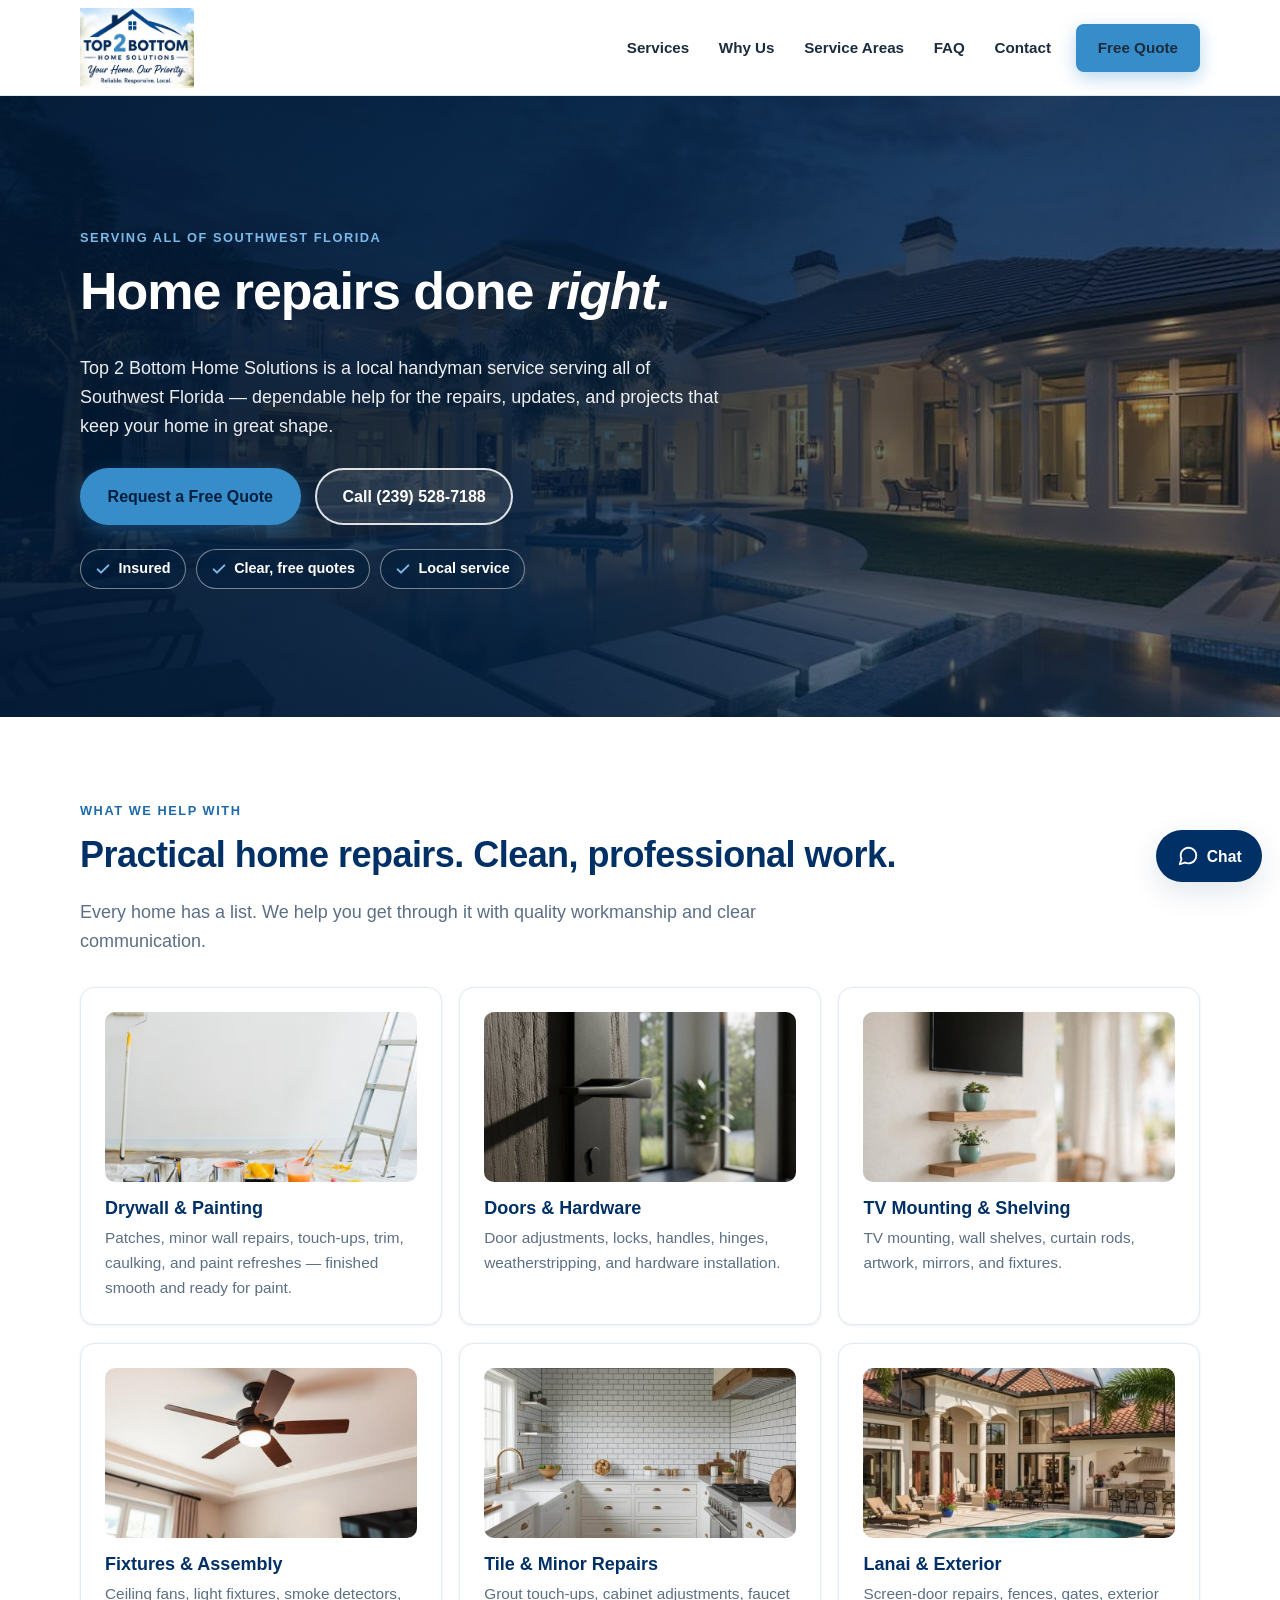
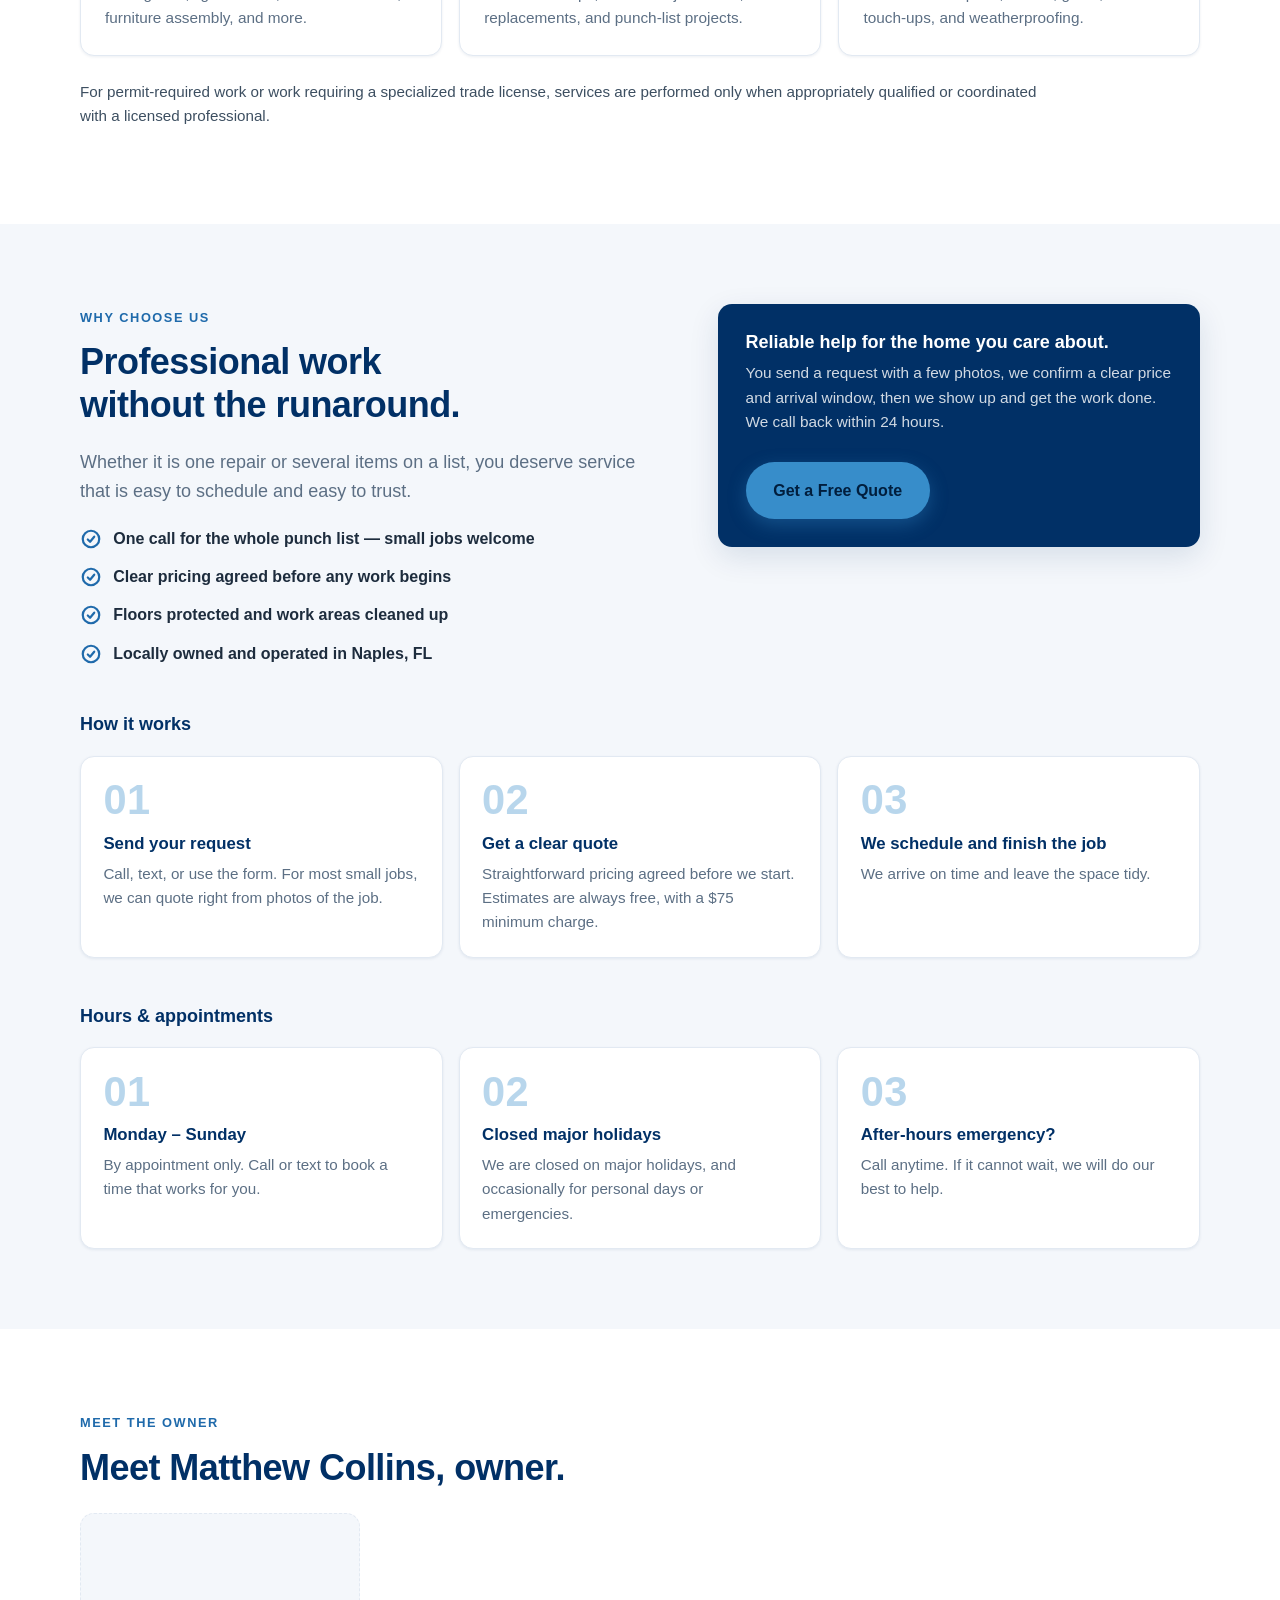
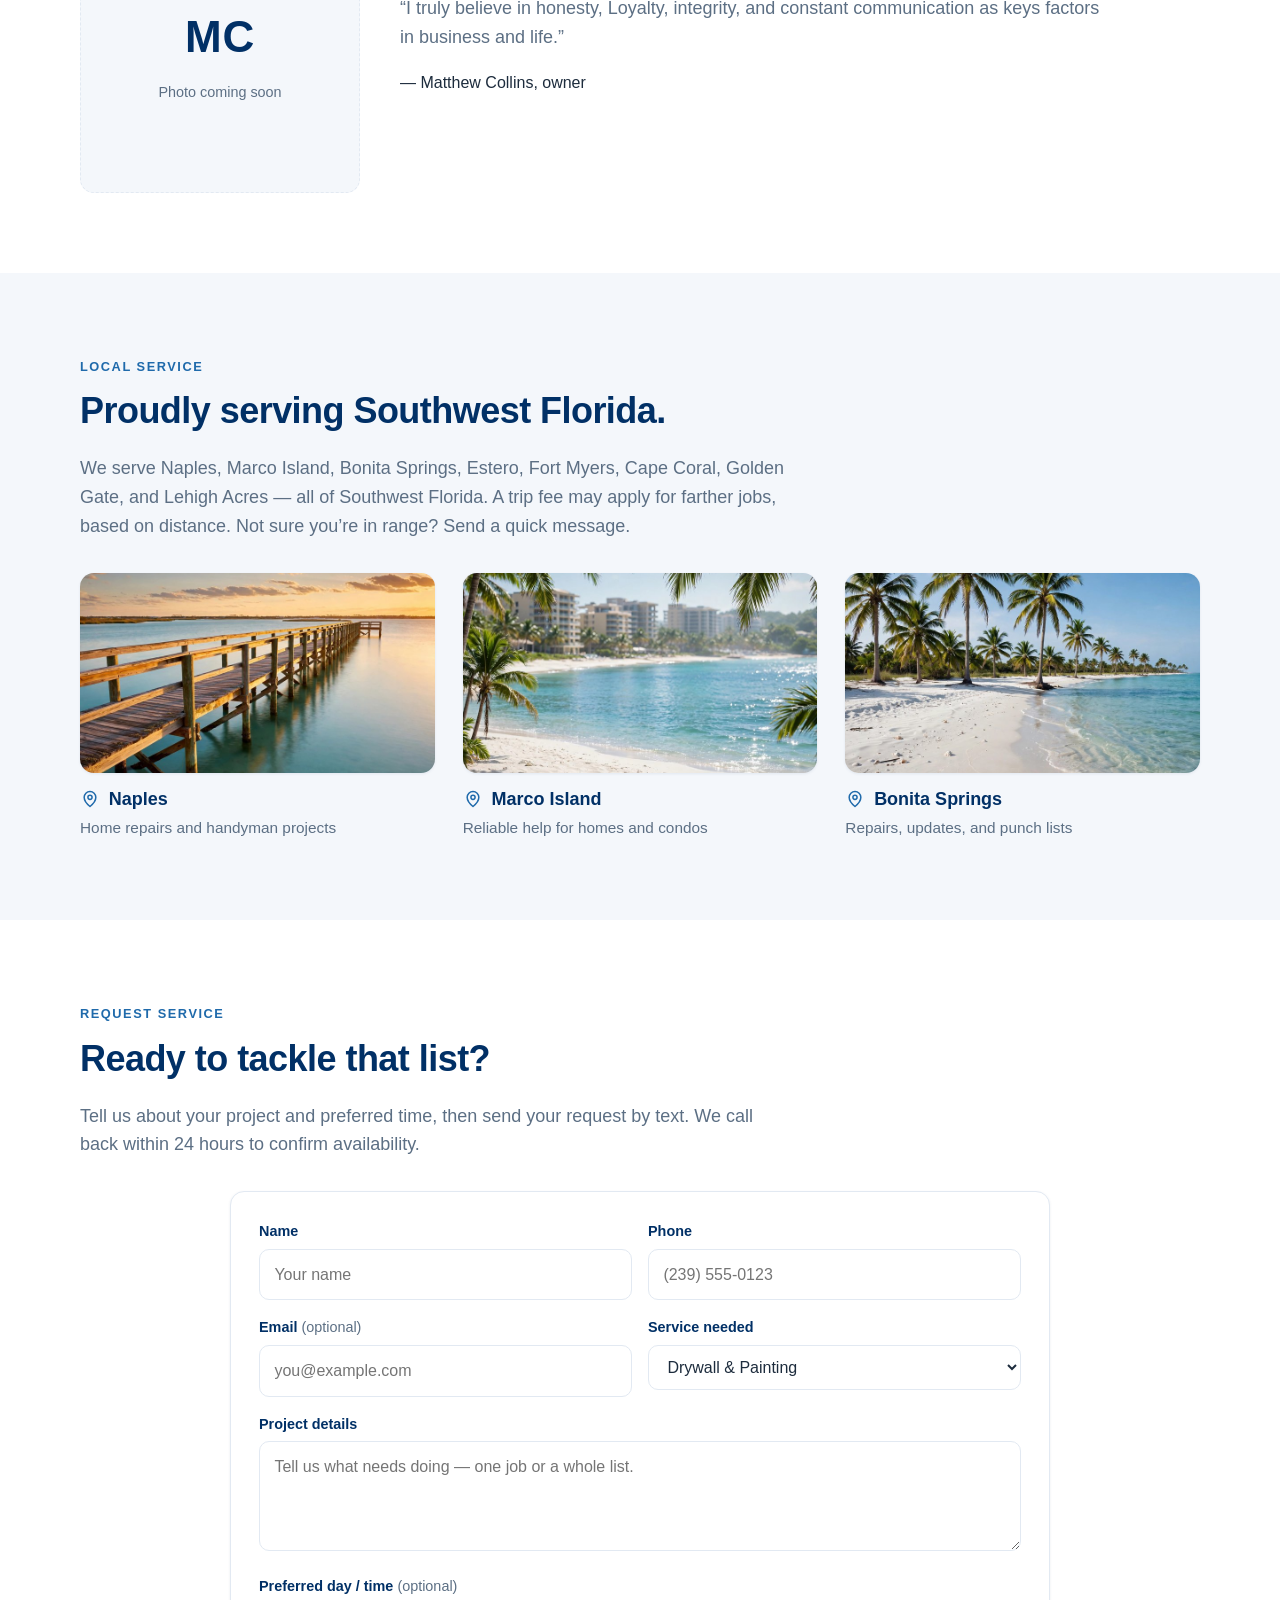
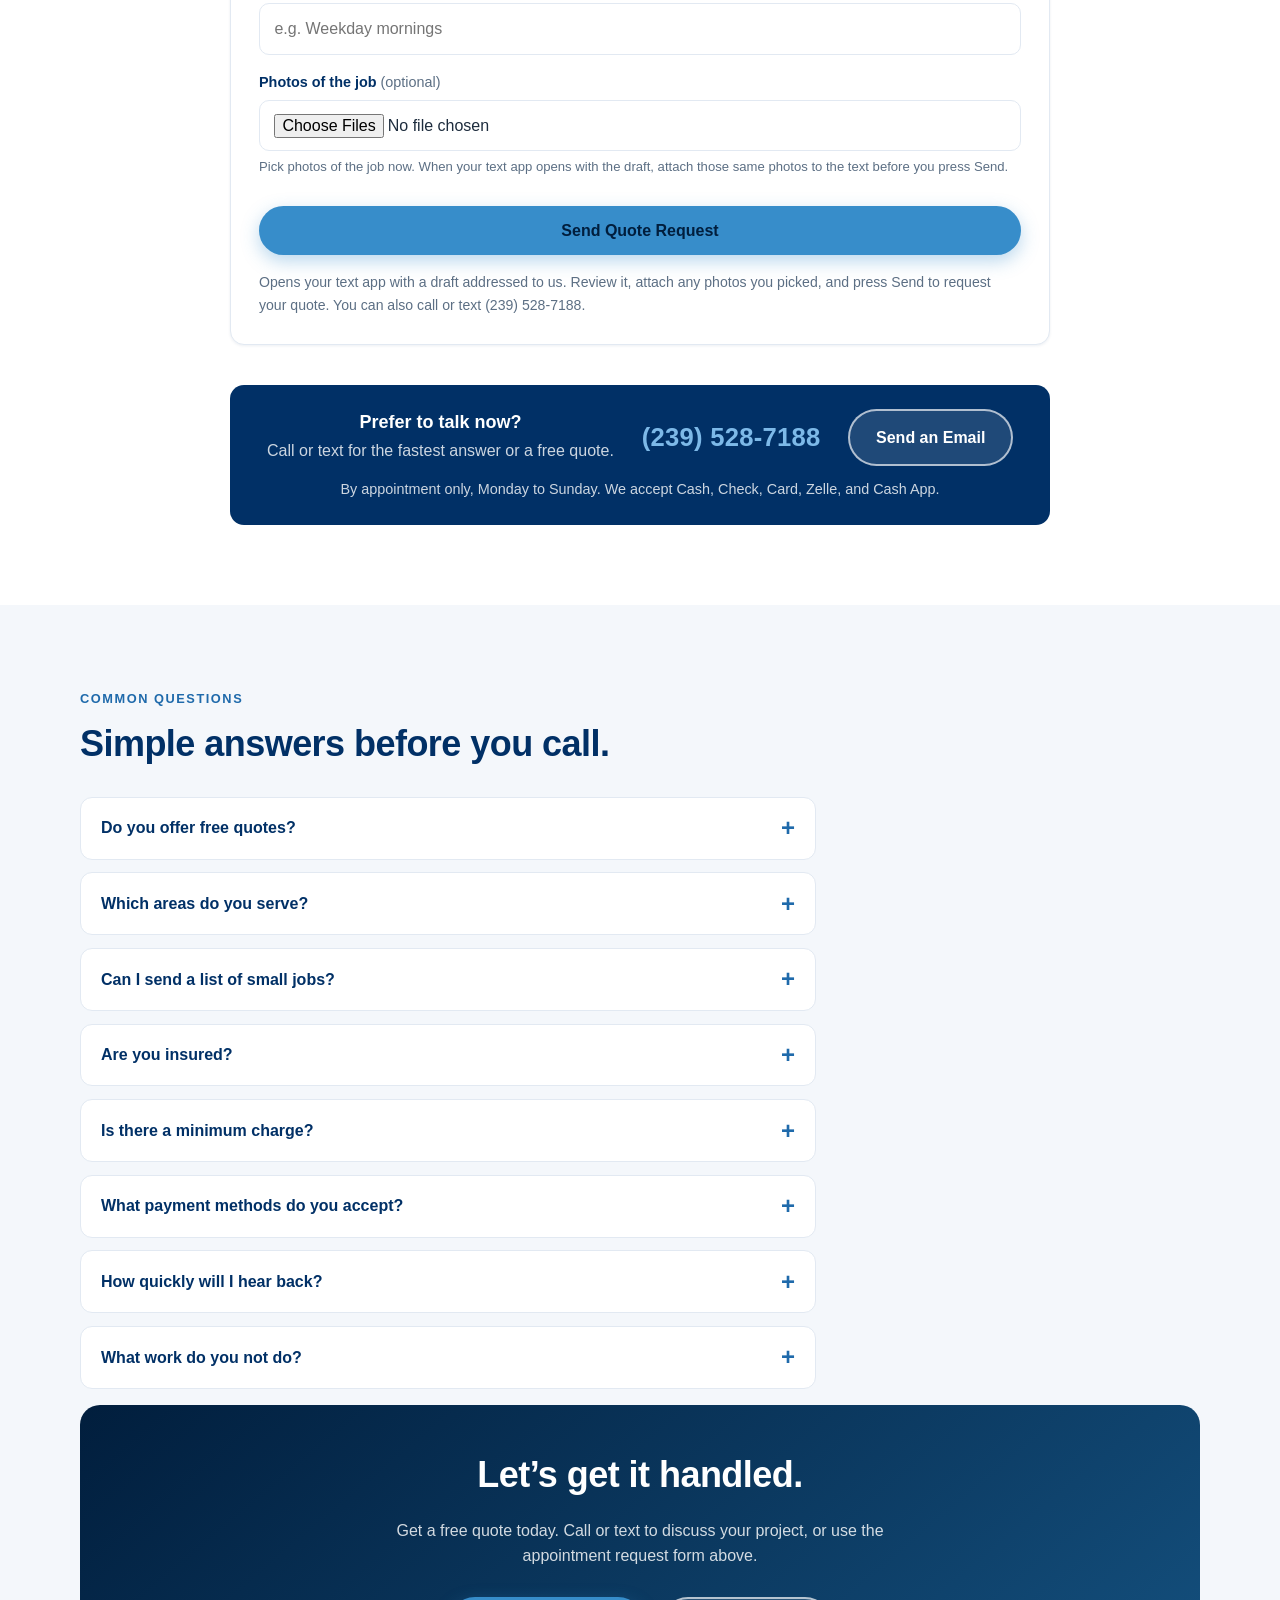
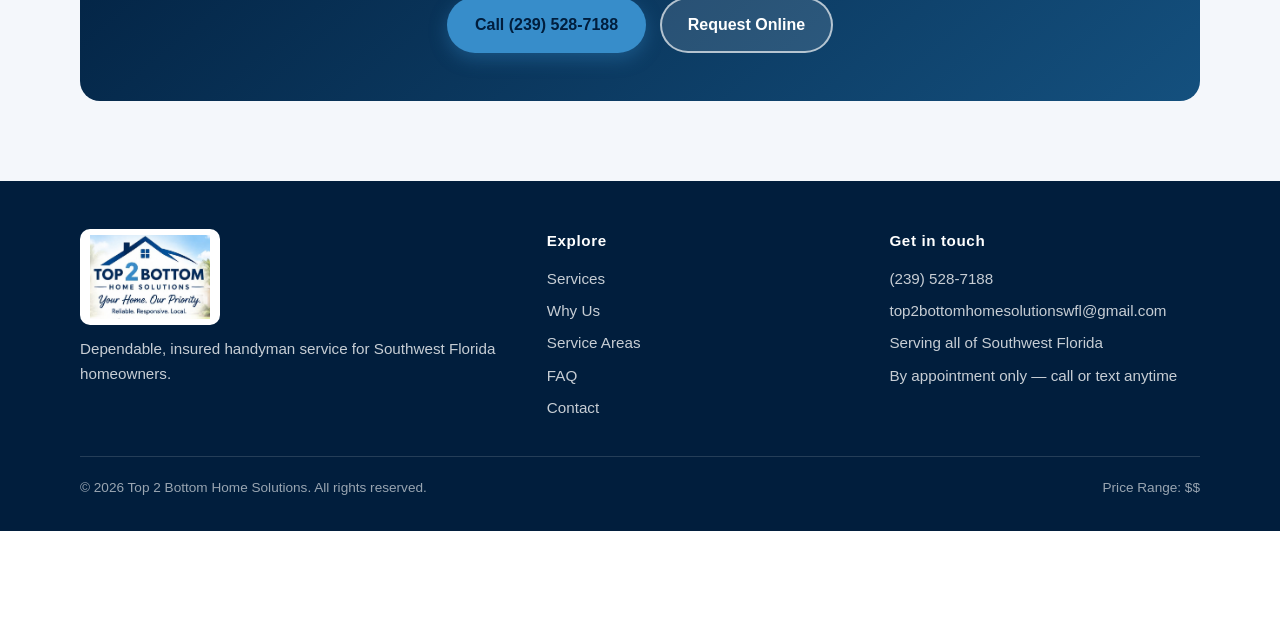
==== index.html @ 08a926ff "Fix header logo overflow and booking section gaps: slimmer header with logo inside the bar, booking " ====
<!DOCTYPE html>
<html lang="en">
<head>
  <meta charset="UTF-8">
  <meta name="viewport" content="width=device-width, initial-scale=1.0">
  <title>Top 2 Bottom Home Solutions | Handyman in Naples, FL</title>
  <meta name="description" content="Top 2 Bottom Home Solutions offers dependable handyman service across Southwest Florida. Free quotes. Call or text (239) 528-7188.">
  <link rel="icon" type="image/svg+xml" href="assets/images/favicon.svg">
  <link rel="stylesheet" href="css/styles-v5.css">
    <link rel="canonical" href="https://top2bottomhomesolutions.com/">
    <meta property="og:title" content="Top 2 Bottom Home Solutions | Handyman in Naples, FL">
    <meta property="og:description" content="Top 2 Bottom Home Solutions offers dependable handyman service across Southwest Florida. Free quotes. Call or text (239) 528-7188.">
    <meta property="og:type" content="website">
    <meta property="og:url" content="https://top2bottomhomesolutions.com/">
    <meta property="og:image" content="https://top2bottomhomesolutions.com/assets/images/hero-repair.jpg">
  <script type="application/ld+json">
  {
    "@context": "https://schema.org",
    "@type": "HomeAndConstructionBusiness",
    "name": "Top 2 Bottom Home Solutions",
    "description": "Dependable handyman service across Southwest Florida.",
    "telephone": "+1-239-528-7188",
    "email": "top2bottomhomesolutionswfl@gmail.com",
    "areaServed": ["Naples, FL", "Marco Island, FL", "Bonita Springs, FL", "Estero, FL", "Fort Myers, FL", "Cape Coral, FL", "Golden Gate, FL", "Lehigh Acres, FL"],
    "priceRange": "$$",
        "url": "https://top2bottomhomesolutions.com/",
        "openingHoursSpecification": {
          "@type": "OpeningHoursSpecification",
          "dayOfWeek": ["Monday", "Tuesday", "Wednesday", "Thursday", "Friday", "Saturday", "Sunday"],
          "description": "By appointment only"
        }
  }
  </script>
<script defer src="https://stats.mojolabsai.com/script.js" data-website-id="41d78084-8a36-4ca5-b418-ffc9e5222f6e"></script>
</head>
<body>

  <header class="site-header">
    <div class="container header-inner">
      <a class="brand" href="index.html" aria-label="Top 2 Bottom Home Solutions — home">
        <img class="brand-logo" src="assets/images/logo.jpg" alt="Top 2 Bottom Home Solutions" width="550" height="385">
      </a>
      <button class="nav-toggle" aria-expanded="false" aria-controls="main-nav" aria-label="Open menu">
        <span></span><span></span><span></span>
      </button>
      <nav class="main-nav" id="main-nav" aria-label="Main navigation">
        <a href="#services">Services</a>
        <a href="#why-us">Why Us</a>
        <a href="#areas">Service Areas</a>
        <a href="#faq">FAQ</a>
        <a href="contact.html">Contact</a>
        <a class="btn btn--primary" href="#booking">Free Quote</a>
      </nav>
    </div>
  </header>

  <main>
    <!-- ============ HERO ============ -->
    <section class="hero">
      <img class="hero-bg" src="assets/images/hero-repair.jpg" alt="Florida home with a pool and lanai at dusk" width="1200" height="798">
      <div class="hero-shade" aria-hidden="true"></div>
      <div class="container">
        <div class="hero-copy">
        <span class="eyebrow">Serving all of Southwest Florida</span>
        <h1>Home repairs done <em>right.</em></h1>
        <p class="lead">Top 2 Bottom Home Solutions is a local handyman service serving all of Southwest Florida — dependable help for the repairs, updates, and projects that keep your home in great shape.</p>
        <div class="hero-actions">
          <a class="btn btn--primary" href="#booking">Request a Free Quote</a>
          <a class="btn btn--light" href="tel:+12395287188">Call (239) 528-7188</a>
        </div>
        <ul class="trust-chips">
          <li><svg viewBox="0 0 24 24" fill="none" stroke="#1f6aab" stroke-width="3" stroke-linecap="round" stroke-linejoin="round"><path d="M4 12.5l5 5L20 6.5"/></svg>Insured</li>
          <li><svg viewBox="0 0 24 24" fill="none" stroke="#1f6aab" stroke-width="3" stroke-linecap="round" stroke-linejoin="round"><path d="M4 12.5l5 5L20 6.5"/></svg>Clear, free quotes</li>
          <li><svg viewBox="0 0 24 24" fill="none" stroke="#1f6aab" stroke-width="3" stroke-linecap="round" stroke-linejoin="round"><path d="M4 12.5l5 5L20 6.5"/></svg>Local service</li>
        </ul>
        </div>
      </div>
    </section>

    <!-- ============ SERVICES ============ -->
    <section class="section" id="services">
      <div class="container">
        <span class="eyebrow">What we help with</span>
        <h2>Practical home repairs. Clean, professional work.</h2>
        <p class="lead">Every home has a list. We help you get through it with quality workmanship and clear communication.</p>

        <div class="services-grid">
          <article class="service-card">
            <img class="service-photo" src="assets/images/service-paint.jpg" alt="Paint cans, a roller and a ladder ready for a painting job" loading="lazy" width="800" height="600">
            <div>
              <h3>Drywall &amp; Painting</h3>
              <p>Patches, minor wall repairs, touch-ups, trim, caulking, and paint refreshes — finished smooth and ready for paint.</p>
            </div>
          </article>
          <article class="service-card">
            <img class="service-photo" src="assets/images/service-door.jpg" alt="Modern matte black door handle and lock on a wood door" loading="lazy" width="800" height="600">
            <h3>Doors &amp; Hardware</h3>
            <p>Door adjustments, locks, handles, hinges, weatherstripping, and hardware installation.</p>
          </article>
          <article class="service-card">
            <img class="service-photo" src="assets/images/service-tv.jpg" alt="Wall-mounted TV above two floating wooden shelves with small plants in a bright living room" loading="lazy" width="800" height="600">
            <h3>TV Mounting &amp; Shelving</h3>
            <p>TV mounting, wall shelves, curtain rods, artwork, mirrors, and fixtures.</p>
          </article>
          <article class="service-card">
            <img class="service-photo" src="assets/images/service-fan.jpg" alt="Ceiling fan with a light in a bright living room" loading="lazy" width="800" height="600">
            <h3>Fixtures &amp; Assembly</h3>
            <p>Ceiling fans, light fixtures, smoke detectors, furniture assembly, and more.</p>
          </article>
          <article class="service-card">
            <img class="service-photo" src="assets/images/service-tile.jpg" alt="White subway tile backsplash in a bright kitchen" loading="lazy" width="800" height="600">
            <h3>Tile &amp; Minor Repairs</h3>
            <p>Grout touch-ups, cabinet adjustments, faucet replacements, and punch-list projects.</p>
          </article>
          <article class="service-card">
            <img class="service-photo" src="assets/images/service-lanai.jpg" alt="Screened Florida lanai with a pool and patio seating" loading="lazy" width="800" height="600">
            <h3>Lanai &amp; Exterior</h3>
            <p>Screen-door repairs, fences, gates, exterior touch-ups, and weatherproofing.</p>
          </article>
        </div>

        <p class="fine-print">For permit-required work or work requiring a specialized trade license, services are performed only when appropriately qualified or coordinated with a licensed professional.</p>
      </div>
    </section>

    <!-- ============ WHY US ============ -->
    <section class="section section--soft" id="why-us">
      <div class="container">
        <div class="split">
          <div>
            <span class="eyebrow">Why choose us</span>
            <h2>Professional work without the runaround.</h2>
            <p class="lead">Whether it is one repair or several items on a list, you deserve service that is easy to schedule and easy to trust.</p>
            <ul class="check-list">
              <li><svg viewBox="0 0 24 24" fill="none" stroke="#1f6aab" stroke-width="2.4" stroke-linecap="round" stroke-linejoin="round"><circle cx="12" cy="12" r="9"/><path d="M8.5 12.5l2.5 2.5 4.5-5.5"/></svg>One call for the whole punch list — small jobs welcome</li>
              <li><svg viewBox="0 0 24 24" fill="none" stroke="#1f6aab" stroke-width="2.4" stroke-linecap="round" stroke-linejoin="round"><circle cx="12" cy="12" r="9"/><path d="M8.5 12.5l2.5 2.5 4.5-5.5"/></svg>Clear pricing agreed before any work begins</li>
              <li><svg viewBox="0 0 24 24" fill="none" stroke="#1f6aab" stroke-width="2.4" stroke-linecap="round" stroke-linejoin="round"><circle cx="12" cy="12" r="9"/><path d="M8.5 12.5l2.5 2.5 4.5-5.5"/></svg>Floors protected and work areas cleaned up</li>
              <li><svg viewBox="0 0 24 24" fill="none" stroke="#1f6aab" stroke-width="2.4" stroke-linecap="round" stroke-linejoin="round"><circle cx="12" cy="12" r="9"/><path d="M8.5 12.5l2.5 2.5 4.5-5.5"/></svg>Locally owned and operated in Naples, FL</li>
            </ul>
          </div>
          <aside class="panel">
            <h3>Reliable help for the home you care about.</h3>
            <p>You send a request with a few photos, we confirm a clear price and arrival window, then we show up and get the work done. We call back within 24 hours.</p>
            <a class="btn btn--primary" href="#booking">Get a Free Quote</a>
          </aside>
        </div>

        <div class="how-it-works">
          <h3>How it works</h3>
          <ol class="steps">
            <li class="step"><strong>Send your request</strong><p>Call, text, or use the form. For most small jobs, we can quote right from photos of the job.</p></li>
            <li class="step"><strong>Get a clear quote</strong><p>Straightforward pricing agreed before we start. Estimates are always free, with a $75 minimum charge.</p></li>
            <li class="step"><strong>We schedule and finish the job</strong><p>We arrive on time and leave the space tidy.</p></li>
          </ol>
        </div>

        <div class="how-it-works">
          <h3>Hours &amp; appointments</h3>
          <ol class="steps">
            <li class="step"><strong>Monday &ndash; Sunday</strong><p>By appointment only. Call or text to book a time that works for you.</p></li>
            <li class="step"><strong>Closed major holidays</strong><p>We are closed on major holidays, and occasionally for personal days or emergencies.</p></li>
            <li class="step"><strong>After-hours emergency?</strong><p>Call anytime. If it cannot wait, we will do our best to help.</p></li>
          </ol>
        </div>
      </div>
    </section>

    <!-- ============ OWNER ============ -->
    <section class="section" id="owner">
      <div class="container">
        <span class="eyebrow">Meet the owner</span>
        <h2>Meet Matthew Collins, owner.</h2>
        <div class="owner-grid">
          <div class="owner-photo" role="img" aria-label="Owner photo coming soon">
            <span class="initials" aria-hidden="true">MC</span>
            <span class="owner-photo-note">Photo coming soon</span>
          </div>
          <div>
            <p class="lead">&ldquo;I truly believe in honesty, Loyalty, integrity, and constant communication as keys factors in business and life.&rdquo;</p>
            <p>&mdash; Matthew Collins, owner</p>
            <!-- Add the Google Business Profile link here when one exists. -->
          </div>
        </div>
      </div>
    </section>

    <!-- ============ AREAS ============ -->
    <section class="section section--soft" id="areas">
      <div class="container">
        <span class="eyebrow">Local service</span>
        <h2>Proudly serving Southwest Florida.</h2>
        <p class="lead">We serve Naples, Marco Island, Bonita Springs, Estero, Fort Myers, Cape Coral, Golden Gate, and Lehigh Acres — all of Southwest Florida. A trip fee may apply for farther jobs, based on distance. Not sure you&rsquo;re in range? Send a quick message.</p>
        <div class="areas-grid">
          <article class="area-card">
            <img class="area-photo" src="assets/images/area-naples.jpg" alt="Wooden pier over calm Gulf water at sunset near Naples" loading="lazy" width="800" height="600">
            <h3><svg viewBox="0 0 24 24" fill="none" stroke-width="1.8" stroke-linecap="round" stroke-linejoin="round"><path d="M12 21s7-5.5 7-11a7 7 0 1 0-14 0c0 5.5 7 11 7 11z"/><circle cx="12" cy="10" r="2.5"/></svg>Naples</h3>
            <p>Home repairs and handyman projects</p>
          </article>
          <article class="area-card">
            <img class="area-photo" src="assets/images/area-marco.jpg" alt="White-sand Marco Island beach with palm trees and beachfront condominiums" loading="lazy" width="800" height="600">
            <h3><svg viewBox="0 0 24 24" fill="none" stroke-width="1.8" stroke-linecap="round" stroke-linejoin="round"><path d="M12 21s7-5.5 7-11a7 7 0 1 0-14 0c0 5.5 7 11 7 11z"/><circle cx="12" cy="10" r="2.5"/></svg>Marco Island</h3>
            <p>Reliable help for homes and condos</p>
          </article>
          <article class="area-card">
            <img class="area-photo" src="assets/images/area-bonita.jpg" alt="Palm trees along a white-sand beach in Bonita Springs" loading="lazy" width="800" height="600">
            <h3><svg viewBox="0 0 24 24" fill="none" stroke-width="1.8" stroke-linecap="round" stroke-linejoin="round"><path d="M12 21s7-5.5 7-11a7 7 0 1 0-14 0c0 5.5 7 11 7 11z"/><circle cx="12" cy="10" r="2.5"/></svg>Bonita Springs</h3>
            <p>Repairs, updates, and punch lists</p>
          </article>
        </div>
      </div>
    </section>

    <!-- ============ BOOKING ============ -->
    <section class="section" id="booking">
      <div class="container">
        <span class="eyebrow">Request service</span>
        <h2>Ready to tackle that list?</h2>
        <p class="lead">Tell us about your project and preferred time, then send your request by text. We call back within 24 hours to confirm availability.</p>

        <div class="booking-wrap" style="margin-top: 2rem;">
          <form class="quote-form" novalidate>
            <div class="form-row">
              <div class="field">
                <label for="q-name">Name</label>
                <input type="text" id="q-name" name="name" autocomplete="name" placeholder="Your name">
                <p class="error" role="alert"></p>
              </div>
              <div class="field">
                <label for="q-phone">Phone</label>
                <input type="tel" id="q-phone" name="phone" autocomplete="tel" placeholder="(239) 555-0123">
                <p class="error" role="alert"></p>
              </div>
            </div>
            <div class="form-row">
              <div class="field">
                <label for="q-email">Email <span style="font-weight:400;color:var(--muted)">(optional)</span></label>
                <input type="email" id="q-email" name="email" autocomplete="email" placeholder="you@example.com">
              </div>
              <div class="field">
                <label for="q-service">Service needed</label>
                <select id="q-service" name="service">
                  <option>Drywall &amp; Painting</option>
                  <option>Doors &amp; Hardware</option>
                  <option>TV Mounting &amp; Shelving</option>
                  <option>Fixtures &amp; Assembly</option>
                  <option>Tile &amp; Minor Repairs</option>
                  <option>Lanai &amp; Exterior</option>
                  <option>Multiple / punch list</option>
                  <option>Something else</option>
                </select>
              </div>
            </div>
            <div class="field">
              <label for="q-details">Project details</label>
              <textarea id="q-details" name="details" placeholder="Tell us what needs doing — one job or a whole list."></textarea>
              <p class="error" role="alert"></p>
            </div>
            <div class="field">
              <label for="q-when">Preferred day / time <span style="font-weight:400;color:var(--muted)">(optional)</span></label>
              <input type="text" id="q-when" name="when" placeholder="e.g. Weekday mornings">
            </div>
            <div class="field">
              <label for="q-photos">Photos of the job <span style="font-weight:400;color:var(--muted)">(optional)</span></label>
              <input type="file" id="q-photos" name="photos" accept="image/*" multiple>
              <p class="hint">Pick photos of the job now. When your text app opens with the draft, attach those same photos to the text before you press Send.</p>
            </div>
            <button class="btn btn--primary btn--block" type="submit">Send Quote Request</button>
            <p class="form-note">Opens your text app with a draft addressed to us. Review it, attach any photos you picked, and press Send to request your quote. You can also call or text (239) 528-7188.</p>
          </form>

          <aside class="call-card">
            <div class="call-main">
              <h3>Prefer to talk now?</h3>
              <p>Call or text for the fastest answer or a free quote.</p>
            </div>
            <a class="phone" href="tel:+12395287188">(239) 528-7188</a>
            <div>
              <a class="btn btn--light" href="mailto:top2bottomhomesolutionswfl@gmail.com?subject=Quote%20request">Send an Email</a>
            </div>
            <p class="call-fine">By appointment only, Monday to Sunday. We accept Cash, Check, Card, Zelle, and Cash App.</p>
          </aside>
        </div>
      </div>
    </section>

    <!-- ============ FAQ ============ -->
    <section class="section section--soft" id="faq">
      <div class="container">
        <span class="eyebrow">Common questions</span>
        <h2>Simple answers before you call.</h2>
        <div class="faq">
          <details>
            <summary>Do you offer free quotes?</summary>
            <div class="answer"><p>Yes, estimates are always free. Call, text, or send a request with details of your project to get started. For most small jobs, we can quote right from photos you text us.</p></div>
          </details>
          <details>
            <summary>Which areas do you serve?</summary>
            <div class="answer"><p>All of Southwest Florida: Naples, Marco Island, Bonita Springs, Estero, Fort Myers, Cape Coral, Golden Gate, and Lehigh Acres. A trip fee may apply for farther jobs, based on distance.</p></div>
          </details>
          <details>
            <summary>Can I send a list of small jobs?</summary>
            <div class="answer"><p>Absolutely. A detailed punch list is a great way to get several home repairs addressed in one visit.</p></div>
          </details>
          <details>
            <summary>Are you insured?</summary>
            <div class="answer"><p>Yes. Top 2 Bottom Home Solutions is insured.</p></div>
          </details>
          <details>
            <summary>Is there a minimum charge?</summary>
            <div class="answer"><p>Yes, our minimum charge is $75. Estimates are always free, and you will know the price before any work begins.</p></div>
          </details>
          <details>
            <summary>What payment methods do you accept?</summary>
            <div class="answer"><p>Cash, check, card, Zelle, and Cash App.</p></div>
          </details>
          <details>
            <summary>How quickly will I hear back?</summary>
            <div class="answer"><p>We call back within 24 hours.</p></div>
          </details>
          <details>
            <summary>What work do you not do?</summary>
            <div class="answer"><p>We do not do roofing, AC work, full remodels, or pool work. For jobs that need a permit or a specialized trade license, we coordinate with a licensed professional.</p></div>
          </details>
        </div>

        <div class="cta-band">
          <h2>Let&rsquo;s get it handled.</h2>
          <p>Get a free quote today. Call or text to discuss your project, or use the appointment request form above.</p>
          <div class="hero-actions">
            <a class="btn btn--primary" href="tel:+12395287188">Call (239) 528-7188</a>
            <a class="btn btn--light" href="#booking">Request Online</a>
          </div>
        </div>
      </div>
    </section>
  </main>

  <footer class="site-footer">
    <div class="container">
      <div class="footer-grid">
        <div>
          <div class="footer-brand">
            <span class="footer-logo-plate"><img src="assets/images/logo.jpg" alt="Top 2 Bottom Home Solutions" width="550" height="385"></span>
          </div>
          <p>Dependable, insured handyman service for Southwest Florida homeowners.</p>
        </div>
        <div>
          <h4>Explore</h4>
          <ul class="footer-links">
            <li><a href="#services">Services</a></li>
            <li><a href="#why-us">Why Us</a></li>
            <li><a href="#areas">Service Areas</a></li>
            <li><a href="#faq">FAQ</a></li>
            <li><a href="contact.html">Contact</a></li>
          </ul>
        </div>
        <div>
          <h4>Get in touch</h4>
          <ul class="footer-links">
            <li><a href="tel:+12395287188">(239) 528-7188</a></li>
            <li><a href="mailto:top2bottomhomesolutionswfl@gmail.com">top2bottomhomesolutionswfl@gmail.com</a></li>
            <li>Serving all of Southwest Florida</li>
            <li>By appointment only — call or text anytime</li>
          </ul>
        </div>
      </div>
      <div class="footer-bottom">
        <span>© <span data-year>2026</span> Top 2 Bottom Home Solutions. All rights reserved.</span>
        <span>Price Range: $$</span>
      </div>
    </div>
  </footer>


  <!-- ============ Chatbot (scripted; runs fully in the browser, no backend) ============ -->
  <div class="chat-widget" id="chat-widget">
    <div class="chat-panel" id="chat-panel" role="dialog" aria-label="Chat with the Top 2 Bottom Home Solutions chatbot" hidden>
      <div class="chat-head">
        <div>
          <strong>Top 2 Bottom Home Solutions</strong>
          <span>Chatbot: answers &amp; free estimates</span>
        </div>
        <button class="chat-close" id="chat-close" type="button" aria-label="Close chat">&times;</button>
      </div>
      <div class="chat-log" id="chat-log" aria-live="polite" aria-label="Chat conversation"></div>
      <div class="chat-chips" id="chat-chips" role="group" aria-label="Quick replies"></div>
      <form class="chat-inputbar" id="chat-input-form">
        <label class="sr-only" for="chat-text">Type your message</label>
        <input type="text" id="chat-text" name="chat-text" autocomplete="off" placeholder="Type a message or tap a button above">
        <button class="chat-send" type="submit" aria-label="Send message">Send</button>
      </form>
    </div>
    <button class="chat-launcher" id="chat-launcher" type="button" aria-expanded="false" aria-controls="chat-panel" aria-label="Open chat">
      <svg viewBox="0 0 24 24" fill="none" stroke="currentColor" stroke-width="2" stroke-linecap="round" stroke-linejoin="round" aria-hidden="true"><path d="M21 11.5a8.38 8.38 0 0 1-.9 3.8 8.5 8.5 0 0 1-7.6 4.7 8.38 8.38 0 0 1-3.8-.9L3 21l1.9-5.7a8.38 8.38 0 0 1-.9-3.8 8.5 8.5 0 0 1 4.7-7.6 8.38 8.38 0 0 1 3.8-.9h.5a8.48 8.48 0 0 1 8 8v.5z"/></svg>
      <span>Chat</span>
    </button>
  </div>

  <script src="js/main.js"></script>
  <script src="js/chatbot.js?v=20261104-2"></script>
</body>
</html>
---- css/styles-v5.css ----
/* ============================================================
   Top 2 Bottom Home Solutions — main stylesheet
   Mobile-first, pure HTML5/CSS3. No external dependencies.
   ============================================================ */

:root {
  --navy: #013066; /* sampled from the client logo roofline/wordmark */
  --navy-deep: #011e3d;
  --navy-soft: #14507e;
  --accent: #378dca; /* sampled from the client logo "2" */
  --accent-dark: #1f6aab; /* darkened for WCAG AA contrast on white (5.6:1) */
  --accent-light: #7db9e8; /* lightened for contrast on navy */
  --bg: #ffffff;
  --bg-soft: #f4f7fb;
  --text: #1d2c3d;
  --muted: #5c6f84;
  --line: #e2e9f2;
  --radius: 14px;
  --shadow-sm: 0 1px 3px rgba(1, 48, 102, 0.08);
  --shadow-md: 0 10px 30px rgba(1, 48, 102, 0.12);
  --header-h: 96px;
  --font: -apple-system, BlinkMacSystemFont, "Segoe UI", Roboto, Helvetica, Arial, sans-serif;
}

*,
*::before,
*::after { box-sizing: border-box; }

html {
  scroll-behavior: smooth;
  -webkit-text-size-adjust: 100%;
}

body {
  margin: 0;
  font-family: var(--font);
  color: var(--text);
  background: var(--bg);
  line-height: 1.6;
  font-size: 1rem;
  overflow-x: clip;
  /* Safe space for the fixed Mojo Labs demo banner at the viewport bottom */
  padding-bottom: 110px;
}

img, svg { max-width: 100%; height: auto; display: block; }

h1, h2, h3 { line-height: 1.2; margin: 0 0 0.6em; color: var(--navy); text-wrap: balance; }
h1 { font-size: clamp(2rem, 5.5vw, 3.25rem); letter-spacing: -0.02em; }
h2 { font-size: clamp(1.5rem, 3.6vw, 2.25rem); letter-spacing: -0.015em; }
h3 { font-size: 1.125rem; }

p { margin: 0 0 1em; }
a { color: var(--navy-soft); }

.container {
  width: min(1120px, 100% - 2.5rem);
  margin-inline: auto;
}

section[id] { scroll-margin-top: calc(var(--header-h) + 16px); }

.section { padding: 3.5rem 0; }
.section--soft { background: var(--bg-soft); }

.eyebrow {
  display: inline-block;
  font-size: 0.8rem;
  font-weight: 700;
  letter-spacing: 0.12em;
  text-transform: uppercase;
  color: var(--accent-dark);
  margin-bottom: 0.75rem;
}

.lead { font-size: 1.125rem; color: var(--muted); max-width: 44rem; }

/* ---------- Buttons ---------- */
.btn {
  display: inline-flex;
  align-items: center;
  justify-content: center;
  gap: 0.5rem;
  padding: 0.85rem 1.6rem;
  border-radius: 999px;
  font-weight: 700;
  font-size: 1rem;
  text-decoration: none;
  border: 2px solid transparent;
  cursor: pointer;
  transition: transform 0.12s ease, box-shadow 0.12s ease, background 0.12s ease;
  min-height: 48px;
}
.btn--primary {
  background: var(--accent);
  color: var(--navy-deep);
  box-shadow: 0 6px 18px rgba(55, 141, 202, 0.35);
}
.btn--primary { color: var(--navy-deep); }
.btn--primary:hover { background: var(--navy); color: #fff; transform: translateY(-1px); }
.btn--light {
  background: rgba(255, 255, 255, 0.12);
  color: #fff;
  border-color: rgba(255, 255, 255, 0.65);
}
.btn--light:hover { background: rgba(255, 255, 255, 0.22); }
.btn--outline {
  background: #fff;
  color: var(--navy);
  border-color: var(--navy);
}
.btn--outline:hover { background: var(--navy); color: #fff; }
.btn--block { width: 100%; }

/* ---------- Header ---------- */
.site-header {
  position: sticky;
  top: 0;
  z-index: 50;
  height: var(--header-h);
  background: rgba(255, 255, 255, 0.96);
  backdrop-filter: blur(8px);
  border-bottom: 1px solid var(--line);
}
.site-header.scrolled { box-shadow: var(--shadow-sm); }
.header-inner {
  height: var(--header-h);
  display: flex;
  align-items: center;
  justify-content: space-between;
  gap: 1rem;
}
.brand {
  display: inline-flex;
  align-items: center;
  gap: 0.65rem;
  text-decoration: none;
  color: var(--navy);
  font-weight: 800;
  font-size: 1.05rem;
  line-height: 1.15;
}
.brand img.brand-mark { height: 46px; width: auto; flex: none; object-fit: contain; }
.brand img.brand-logo { height: 80px; width: auto; flex: none; object-fit: contain; }
.brand-text { display: flex; flex-direction: column; justify-content: center; line-height: 1.12; }
.brand-name { font-size: 1.31rem; font-weight: 800; color: var(--navy); letter-spacing: 0.01em; white-space: nowrap; }
.brand-two { color: var(--accent); }
.brand-sub { font-size: 0.72rem; font-weight: 700; color: var(--navy); letter-spacing: 3px; white-space: nowrap; margin-top: 3px; }
.brand small { display: block; font-weight: 600; font-size: 0.72rem; color: var(--muted); letter-spacing: 0.04em; }

.main-nav { display: flex; align-items: center; gap: 0.25rem; }
.main-nav a {
  text-decoration: none;
  color: var(--text);
  font-weight: 600;
  font-size: 0.95rem;
  padding: 0.6rem 0.8rem;
  border-radius: 8px;
}
.main-nav a:hover { background: var(--bg-soft); color: var(--navy); }
.main-nav .btn { margin-left: 0.5rem; padding: 0.6rem 1.25rem; min-height: 44px; font-size: 0.95rem; }

.nav-toggle {
  display: none;
  background: none;
  border: 1px solid var(--line);
  border-radius: 10px;
  width: 46px;
  height: 46px;
  cursor: pointer;
  align-items: center;
  justify-content: center;
  flex-direction: column;
  gap: 5px;
}
.nav-toggle span { display: block; width: 22px; height: 2.5px; border-radius: 2px; background: var(--navy); transition: transform 0.2s ease, opacity 0.2s ease; }

/* ---------- Hero ---------- */
.hero {
  position: relative;
  overflow: hidden;
  color: #fff;
  /* Dark navy fallback: if the hero photo ever fails to load, the hero
     still sits on a deep navy background that suits the white text. */
  background: linear-gradient(160deg, var(--navy) 0%, var(--navy-deep) 100%);
  padding: 6.5rem 0;
}
.hero-bg {
  position: absolute;
  inset: 0;
  width: 100%;
  height: 100%;
  object-fit: cover;
  object-position: center 58%;
  /* If the photo ever fails to load, hide its alt text so no stray text
     renders over the dark navy fallback. */
  color: transparent;
}
.hero-shade {
  position: absolute;
  inset: 0;
  /* Dark navy-tinted scrim behind the copy so the white text stays readable
     over the photo — strongest on the left behind the text, easing off to the
     right so the photo still shows rich. A gentle vertical wash grounds the
     top and bottom edges over the brightest parts of the photo. */
  background:
    linear-gradient(100deg, rgba(1, 24, 51, 0.9) 0%, rgba(1, 30, 61, 0.8) 45%, rgba(1, 30, 61, 0.48) 72%, rgba(1, 30, 61, 0.24) 100%),
    linear-gradient(180deg, rgba(1, 24, 51, 0.28) 0%, rgba(1, 24, 51, 0) 35%, rgba(1, 24, 51, 0.38) 100%);
}
.hero .container { position: relative; z-index: 1; }
.hero-copy { max-width: 640px; }
.hero h1 { color: #fff; }
.hero .lead { color: rgba(255, 255, 255, 0.92); }
.hero .eyebrow { color: var(--accent-light); }
/* Hero-only treatment of the Call button: light outline with white text on
   the dark scrim. The shared .btn--light stays as-is for the call card and
   CTA band, which also sit on dark backgrounds. */
.hero .btn--light {
  background: rgba(255, 255, 255, 0.1);
  color: #fff;
  border-color: rgba(255, 255, 255, 0.85);
}
.hero .btn--light:hover { background: rgba(255, 255, 255, 0.24); color: #fff; border-color: #fff; }
.hero-actions { display: flex; flex-wrap: wrap; gap: 0.9rem; margin: 1.75rem 0 1.5rem; }

.trust-chips { display: flex; flex-wrap: wrap; gap: 0.6rem; list-style: none; margin: 0; padding: 0; }
.trust-chips li {
  display: inline-flex;
  align-items: center;
  gap: 0.45rem;
  font-size: 0.9rem;
  font-weight: 600;
  color: #fff;
  background: rgba(1, 30, 61, 0.55);
  border: 1px solid rgba(255, 255, 255, 0.45);
  padding: 0.45rem 0.9rem;
  border-radius: 999px;
}
.trust-chips svg { width: 16px; height: 16px; flex: none; stroke: var(--accent-light); }

/* ---------- Photos ---------- */
.area-photo {
  display: block;
  width: 100%;
  height: 180px;
  object-fit: cover;
  border-radius: 10px;
  margin-bottom: 1rem;
}
.quote-grid { display: grid; grid-template-columns: 1fr; gap: 2rem; margin-top: 2rem; align-items: start; }
.quote-photo { margin: 0; }
.quote-photo img {
  display: block;
  width: 100%;
  height: auto;
  border-radius: var(--radius);
  box-shadow: var(--shadow-md);
}

/* ---------- Services grid ---------- */
.services-grid {
  display: grid;
  grid-template-columns: 1fr;
  gap: 1.1rem;
  margin-top: 2rem;
}
.service-card {
  background: #fff;
  border: 1px solid var(--line);
  border-radius: var(--radius);
  padding: 1.5rem;
  box-shadow: var(--shadow-sm);
  transition: transform 0.15s ease, box-shadow 0.15s ease;
}
.service-card:hover { transform: translateY(-3px); box-shadow: var(--shadow-md); }
.service-photo {
  display: block;
  width: 100%;
  height: 170px;
  object-fit: cover;
  border-radius: 10px;
  margin-bottom: 1rem;
}
.service-card h3 { margin-bottom: 0.4rem; }
.service-card p { margin: 0; color: var(--muted); font-size: 0.96rem; }
.fine-print { margin-top: 1.5rem; font-size: 0.95rem; color: #3d4f61; max-width: 60rem; }

/* ---------- Split / why us ---------- */
.split { display: grid; grid-template-columns: 1fr; gap: 2rem; align-items: start; }
.check-list { list-style: none; margin: 1.25rem 0 0; padding: 0; display: grid; gap: 0.8rem; }
.check-list li { display: flex; gap: 0.7rem; align-items: flex-start; font-weight: 600; }
.check-list svg { width: 22px; height: 22px; flex: none; margin-top: 2px; }
.panel {
  background: var(--navy);
  color: #fff;
  border-radius: var(--radius);
  padding: 1.75rem;
  box-shadow: var(--shadow-md);
}
.panel h3 { color: #fff; margin-bottom: 0.5rem; }
.panel p { color: rgba(255, 255, 255, 0.82); font-size: 0.96rem; }
.panel .btn { margin-top: 0.75rem; }

/* ---------- Areas (borderless, distinct from service cards) ---------- */
.areas-grid { display: grid; grid-template-columns: 1fr; gap: 1.75rem; margin-top: 2rem; }
.area-card {
  border: none;
  border-radius: 0;
  padding: 0;
  background: transparent;
}
.area-card .area-photo { height: 200px; border-radius: var(--radius); box-shadow: var(--shadow-sm); }
.area-card h3 { display: flex; align-items: center; gap: 0.55rem; margin-bottom: 0.35rem; }
.area-card h3 svg { width: 20px; height: 20px; stroke: var(--accent-dark); }
.area-card p { margin: 0; color: var(--muted); font-size: 0.96rem; }

/* ---------- How it works ---------- */
.how-it-works { margin-top: 3rem; }
.how-it-works h3 { margin-bottom: 1.25rem; }
.steps { list-style: none; counter-reset: step; margin: 0; padding: 0; display: grid; gap: 1rem; }
.step {
  counter-increment: step;
  position: relative;
  background: #fff;
  border: 1px solid var(--line);
  border-radius: var(--radius);
  padding: 1.4rem;
  box-shadow: var(--shadow-sm);
  overflow: hidden;
  transition: transform 0.15s ease, box-shadow 0.15s ease;
}
.step:hover { transform: translateY(-3px); box-shadow: var(--shadow-md); }
.step::before {
  content: "0" counter(step);
  display: block;
  font-size: 2.6rem;
  font-weight: 800;
  line-height: 1;
  letter-spacing: 0.01em;
  color: var(--accent);
  opacity: 0.35;
  margin-bottom: 0.6rem;
}
.step strong { display: block; color: var(--navy); font-size: 1.05rem; margin-bottom: 0.25rem; }
.step p { margin: 0; color: var(--muted); font-size: 0.95rem; }

/* ---------- Owner ---------- */
.owner-grid { display: grid; grid-template-columns: 1fr; gap: 1.75rem; align-items: center; margin-top: 1.5rem; }
.owner-photo {
  width: 100%;
  max-width: 280px;
  aspect-ratio: 1;
  border-radius: var(--radius);
  background: var(--bg-soft);
  border: 1.5px dashed var(--line);
  display: flex;
  flex-direction: column;
  align-items: center;
  justify-content: center;
  gap: 0.5rem;
  color: var(--muted);
}
.owner-photo .initials { font-size: 2.75rem; font-weight: 800; color: var(--navy); letter-spacing: 0.02em; }
.owner-photo-note { font-size: 0.9rem; }

/* ---------- Booking / form ---------- */
.booking-wrap { display: flex; flex-direction: column; gap: 2rem; max-width: 820px; margin-left: auto; margin-right: auto; }
.call-card {
  background: var(--navy);
  border-radius: var(--radius);
  padding: 1.5rem 1.75rem;
  color: #fff;
  text-align: center;
  display: flex;
  flex-wrap: wrap;
  align-items: center;
  justify-content: center;
  gap: 0.5rem 1.75rem;
}
.call-main h3 { margin: 0 0 0.25rem; }
.call-main p { margin: 0; }
.call-card .call-fine { flex: 1 1 100%; margin: 0.25rem 0 0; font-size: 0.9rem; }
.call-card h3 { color: #fff; }
.call-card p { color: rgba(255, 255, 255, 0.8); }
.call-card .phone {
  display: inline-block;
  font-size: 1.6rem;
  font-weight: 800;
  color: var(--accent-light);
  text-decoration: none;
  margin: 0;
  letter-spacing: 0.01em;
}
.call-card .phone:hover { text-decoration: underline; }

.quote-form {
  background: #fff;
  border: 1px solid var(--line);
  border-radius: var(--radius);
  padding: 1.75rem;
  box-shadow: var(--shadow-sm);
  display: grid;
  gap: 1rem;
}
.form-row { display: grid; grid-template-columns: 1fr; gap: 1rem; }
.field label { display: block; font-weight: 700; font-size: 0.9rem; margin-bottom: 0.35rem; color: var(--navy); }
.field input,
.field select,
.field textarea {
  width: 100%;
  font: inherit;
  padding: 0.75rem 0.9rem;
  border: 1.5px solid var(--line);
  border-radius: 10px;
  background: #fff;
  color: var(--text);
}
.field textarea { min-height: 110px; resize: vertical; }
.field input:focus,
.field select:focus,
.field textarea:focus {
  outline: none;
  border-color: var(--accent-dark);
  box-shadow: 0 0 0 3px rgba(55, 141, 202, 0.28);
}
.field .hint { font-size: 0.82rem; color: var(--muted); margin-top: 0.3rem; }
.field .error { display: none; font-size: 0.82rem; color: #b42318; margin-top: 0.3rem; font-weight: 600; }
.field.invalid input,
.field.invalid textarea { border-color: #b42318; }
.field.invalid .error { display: block; }
.form-note { font-size: 0.88rem; color: var(--muted); margin: 0; }

/* ---------- FAQ ---------- */
.faq { display: grid; gap: 0.8rem; margin-top: 2rem; max-width: 46rem; }
.faq details {
  border: 1px solid var(--line);
  border-radius: 12px;
  background: #fff;
  padding: 0;
  overflow: hidden;
}
.faq summary {
  cursor: pointer;
  list-style: none;
  padding: 1.1rem 1.25rem;
  font-weight: 700;
  color: var(--navy);
  display: flex;
  justify-content: space-between;
  align-items: center;
  gap: 1rem;
}
.faq summary::-webkit-details-marker { display: none; }
.faq summary::after {
  content: "+";
  font-size: 1.5rem;
  line-height: 1;
  color: var(--accent-dark);
  flex: none;
  transition: transform 0.2s ease;
}
.faq details[open] summary::after { transform: rotate(45deg); }
.faq .answer { padding: 0 1.25rem 1.25rem; color: var(--muted); }
.faq .answer p { margin: 0; }

/* ---------- CTA band ---------- */
.cta-band {
  background: linear-gradient(140deg, var(--navy-deep), var(--navy-soft));
  border-radius: calc(var(--radius) + 6px);
  color: #fff;
  text-align: center;
  padding: 3rem 1.5rem;
  margin-top: 1rem;
}
.cta-band h2 { color: #fff; }
.cta-band p { color: rgba(255, 255, 255, 0.82); max-width: 36rem; margin-inline: auto; }
.cta-band .hero-actions { justify-content: center; margin-bottom: 0; }

/* ---------- Contact cards ---------- */
.contact-grid { display: grid; grid-template-columns: 1fr; gap: 1.1rem; margin-top: 2rem; }
.contact-card {
  border: 1px solid var(--line);
  border-radius: var(--radius);
  padding: 1.5rem;
  background: #fff;
  text-align: center;
}
.contact-card .icon {
  width: 52px; height: 52px; border-radius: 50%;
  background: rgba(55, 141, 202, 0.14);
  display: inline-flex; align-items: center; justify-content: center;
  margin-bottom: 0.9rem;
}
.contact-card .icon svg { width: 26px; height: 26px; stroke: var(--accent-dark); }
.contact-card h3 { margin-bottom: 0.3rem; }
.contact-card p { color: var(--muted); font-size: 0.96rem; margin-bottom: 0.75rem; }
.contact-card a.big { font-size: 1.15rem; font-weight: 800; color: var(--navy); text-decoration: none; }
.contact-card a.big:hover { color: var(--accent-dark); text-decoration: underline; }

/* ---------- Footer ---------- */
.site-footer {
  background: var(--navy-deep);
  color: rgba(255, 255, 255, 0.78);
  padding: 3rem 0 2rem;
  font-size: 0.95rem;
}
.footer-grid { display: grid; grid-template-columns: 1fr; gap: 2rem; }
.footer-brand { display: flex; align-items: center; gap: 0.65rem; color: #fff; font-weight: 800; margin-bottom: 0.75rem; }
.footer-logo-plate { display: inline-flex; background: #fff; border-radius: 10px; padding: 6px 10px; }
.footer-logo-plate img { height: 84px; width: auto; }
.site-footer h4 { color: #fff; font-size: 0.95rem; margin: 0 0 0.8rem; letter-spacing: 0.04em; }
.footer-links { list-style: none; margin: 0; padding: 0; display: grid; gap: 0.5rem; }
.footer-links a { color: rgba(255, 255, 255, 0.78); text-decoration: none; }
.footer-links a:hover { color: var(--accent-light); text-decoration: underline; }
.footer-bottom {
  margin-top: 2.25rem;
  padding-top: 1.25rem;
  border-top: 1px solid rgba(255, 255, 255, 0.14);
  display: flex;
  flex-wrap: wrap;
  gap: 0.5rem 1.5rem;
  justify-content: space-between;
  font-size: 0.85rem;
  color: rgba(255, 255, 255, 0.6);
}

/* ---------- Responsive ---------- */
@media (min-width: 640px) {
  .services-grid { grid-template-columns: repeat(2, 1fr); }
  .areas-grid { grid-template-columns: repeat(3, 1fr); }
  .form-row { grid-template-columns: 1fr 1fr; }
  .contact-grid { grid-template-columns: repeat(2, 1fr); }
  .footer-grid { grid-template-columns: 1.4fr 1fr 1fr; }
}

@media (min-width: 900px) {
  .section { padding: 5rem 0; }
  .services-grid { grid-template-columns: repeat(3, 1fr); }
  .steps { grid-template-columns: repeat(3, 1fr); }
  .owner-grid { grid-template-columns: 280px 1fr; gap: 2.5rem; }
  .split { grid-template-columns: 1.1fr 0.9fr; gap: 3rem; }
  .booking-wrap { gap: 2.5rem; }
  .contact-grid { grid-template-columns: repeat(4, 1fr); }
  .hero { padding: 8rem 0; }
  .quote-grid { grid-template-columns: 1fr 300px; gap: 2.5rem; }
}

/* Mobile nav: collapse under 860px */
@media (max-width: 859px) {
  .nav-toggle { display: inline-flex; }
  .main-nav {
    position: absolute;
    top: var(--header-h);
    left: 0;
    right: 0;
    background: #fff;
    flex-direction: column;
    align-items: stretch;
    gap: 0;
    padding: 0.75rem 1.25rem 1.25rem;
    border-bottom: 1px solid var(--line);
    box-shadow: var(--shadow-md);
    display: none;
  }
  .main-nav.open { display: flex; }
  .main-nav a { padding: 0.85rem 0.5rem; border-bottom: 1px solid var(--bg-soft); font-size: 1.02rem; }
  .main-nav .btn { margin: 0.9rem 0 0; }
  .nav-toggle[aria-expanded="true"] span:nth-child(1) { transform: translateY(7.5px) rotate(45deg); }
  .nav-toggle[aria-expanded="true"] span:nth-child(2) { opacity: 0; }
  .nav-toggle[aria-expanded="true"] span:nth-child(3) { transform: translateY(-7.5px) rotate(-45deg); }
  .site-header { position: sticky; }
}

/* Mojo Labs demo banner safe space — phones get a slightly smaller reserve */
@media (max-width: 720px) {
  body { padding-bottom: 84px; }
  .section { padding: 2.75rem 0; }
  .hero { padding: 4.25rem 0 3rem; }
  /* On mobile the copy spans the full width, so the dark scrim stays strong
     top to bottom instead of fading across, keeping the white text readable
     over the whole photo. */
  .hero-shade { background: linear-gradient(180deg, rgba(1, 24, 51, 0.82) 0%, rgba(1, 30, 61, 0.78) 100%); }
  .hero-actions .btn { flex: 1 1 100%; }
}

@media (prefers-reduced-motion: reduce) {
  html { scroll-behavior: auto; }
  *, *::before, *::after { transition: none !important; }
}

/* ---------- Chatbot ---------- */
.sr-only { position: absolute; width: 1px; height: 1px; padding: 0; margin: -1px; overflow: hidden; clip: rect(0 0 0 0); white-space: nowrap; border: 0; }
.chat-widget { position: fixed; right: 1.1rem; bottom: 1.1rem; z-index: 90; display: flex; flex-direction: column; align-items: flex-end; gap: 0.75rem; }
.chat-launcher {
  display: inline-flex; align-items: center; gap: 0.5rem;
  background: var(--navy); color: #fff; border: none; cursor: pointer;
  font: inherit; font-weight: 700; font-size: 0.98rem;
  padding: 0.85rem 1.3rem; border-radius: 999px;
  box-shadow: var(--shadow-md);
  transition: transform 0.12s ease, background 0.12s ease;
}
.chat-launcher:hover { background: var(--accent-dark); transform: translateY(-1px); }
.chat-launcher svg { width: 22px; height: 22px; }
.chat-panel {
  display: flex; flex-direction: column;
  width: min(370px, calc(100vw - 2rem));
  height: min(560px, calc(100dvh - 7.5rem));
  background: #fff; border: 1px solid var(--line); border-radius: 16px;
  box-shadow: var(--shadow-md);
  overflow: hidden;
}
.chat-panel[hidden] { display: none; }
.chat-head {
  display: flex; align-items: flex-start; justify-content: space-between; gap: 1rem;
  background: var(--navy); color: #fff; padding: 0.9rem 1.1rem;
  flex: 0 0 auto;
}
.chat-head strong { display: block; font-size: 1rem; line-height: 1.25; }
.chat-head span { display: block; font-size: 0.82rem; color: var(--accent-light); font-weight: 600; }
.chat-close { background: none; border: none; color: #fff; font-size: 1.5rem; line-height: 1; cursor: pointer; padding: 0.1rem 0.3rem; }
.chat-log {
  flex: 1 1 auto; overflow-y: auto; overscroll-behavior: contain;
  padding: 1rem; display: flex; flex-direction: column; gap: 0.55rem;
}
.msg {
  margin: 0; max-width: 86%;
  padding: 0.6rem 0.8rem; border-radius: 14px;
  font-size: 0.93rem; line-height: 1.45;
  white-space: pre-wrap; overflow-wrap: break-word;
}
.msg--bot { align-self: flex-start; background: var(--bg-soft); border: 1px solid var(--line); border-bottom-left-radius: 4px; }
.msg--user { align-self: flex-end; background: var(--navy); color: #fff; border-bottom-right-radius: 4px; }
.chat-actions { align-self: stretch; display: flex; flex-direction: column; gap: 0.5rem; padding: 0.15rem 0; }
.chat-actions .btn { text-align: center; }
.chat-typing {
  align-self: flex-start; display: inline-flex; gap: 5px; align-items: center;
  background: var(--bg-soft); border: 1px solid var(--line);
  border-radius: 14px; border-bottom-left-radius: 4px; padding: 0.7rem 0.85rem;
}
.chat-typing span { width: 7px; height: 7px; border-radius: 50%; background: #9db8cc; animation: chatblink 1.1s infinite; }
.chat-typing span:nth-child(2) { animation-delay: 0.18s; }
.chat-typing span:nth-child(3) { animation-delay: 0.36s; }
@keyframes chatblink { 0%, 80%, 100% { opacity: 0.35; } 40% { opacity: 1; } }
.chat-chips {
  flex: 0 0 auto; display: flex; flex-wrap: wrap; gap: 0.45rem;
  padding: 0.6rem 0.8rem; border-top: 1px solid var(--line); background: #fff;
}
.chip {
  border: 1px solid var(--accent-dark); color: var(--accent-dark); background: #eef5fb;
  border-radius: 999px; padding: 0.42rem 0.8rem;
  font: inherit; font-size: 0.85rem; font-weight: 600; cursor: pointer;
}
.chip:hover { background: var(--navy); border-color: var(--navy); color: #fff; }
.chat-inputbar {
  flex: 0 0 auto; display: flex; gap: 0.5rem;
  padding: 0.65rem 0.8rem 0.8rem; border-top: 1px solid var(--line); background: #fff;
}
.chat-inputbar input {
  flex: 1 1 auto; min-width: 0; font: inherit; font-size: 0.95rem;
  padding: 0.6rem 0.85rem; border: 1px solid var(--line); border-radius: 999px;
}
.chat-inputbar input:focus { outline: 2px solid var(--accent); outline-offset: 1px; }
.chat-send {
  flex: 0 0 auto; background: var(--accent-dark); color: #fff; border: none; cursor: pointer;
  font: inherit; font-weight: 700; font-size: 0.95rem;
  padding: 0.6rem 1.05rem; border-radius: 999px;
}
.chat-send:hover { background: var(--navy); }
@media (max-width: 720px) {
  :root { --header-h: 80px; }
  .brand img.brand-mark { height: 34px; max-width: 36vw; object-fit: contain; }
  .brand img.brand-logo { height: 64px; max-width: 70vw; object-fit: contain; }
  .brand-name { font-size: 1.05rem; }
  .brand-sub { font-size: 0.62rem; letter-spacing: 2.4px; margin-top: 2px; }
  .chat-widget { right: 0.9rem; bottom: 0.9rem; }
  .chat-panel { width: calc(100vw - 1.8rem); height: min(520px, calc(100dvh - 7rem)); }
}
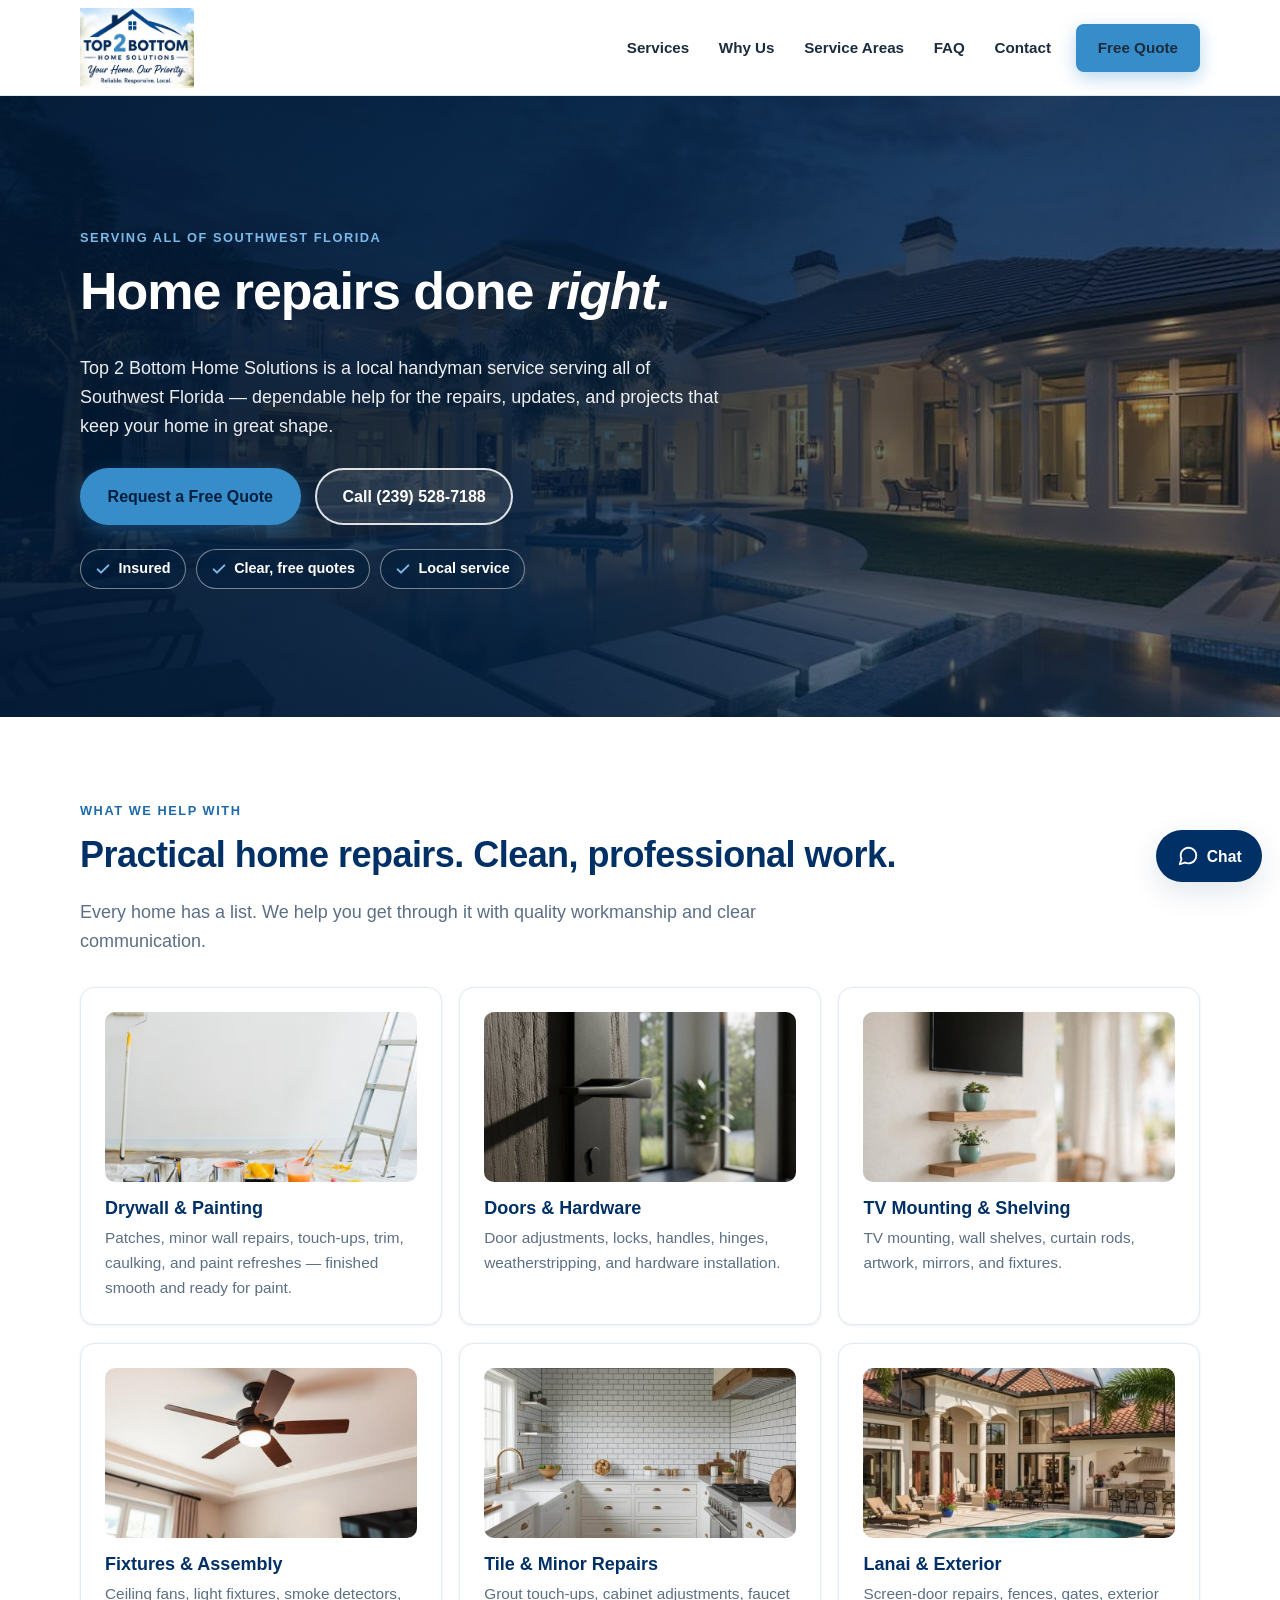
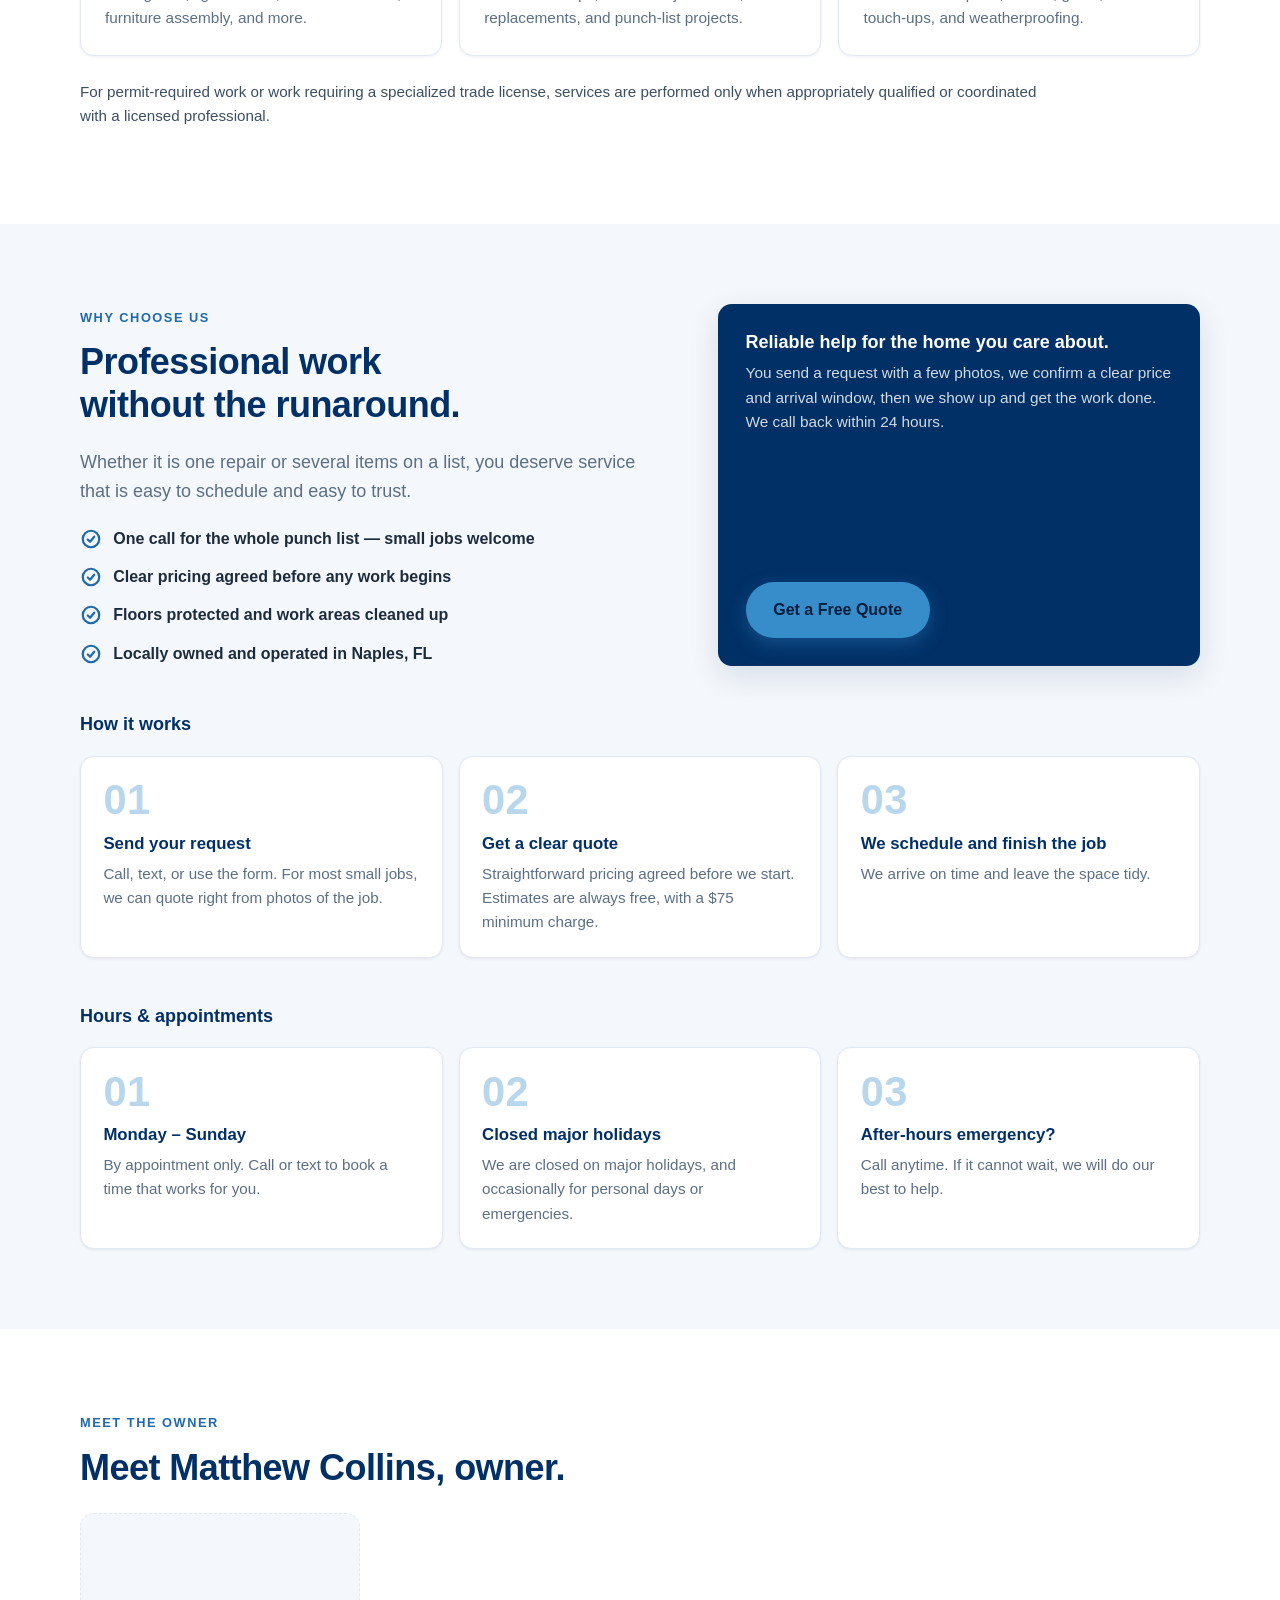
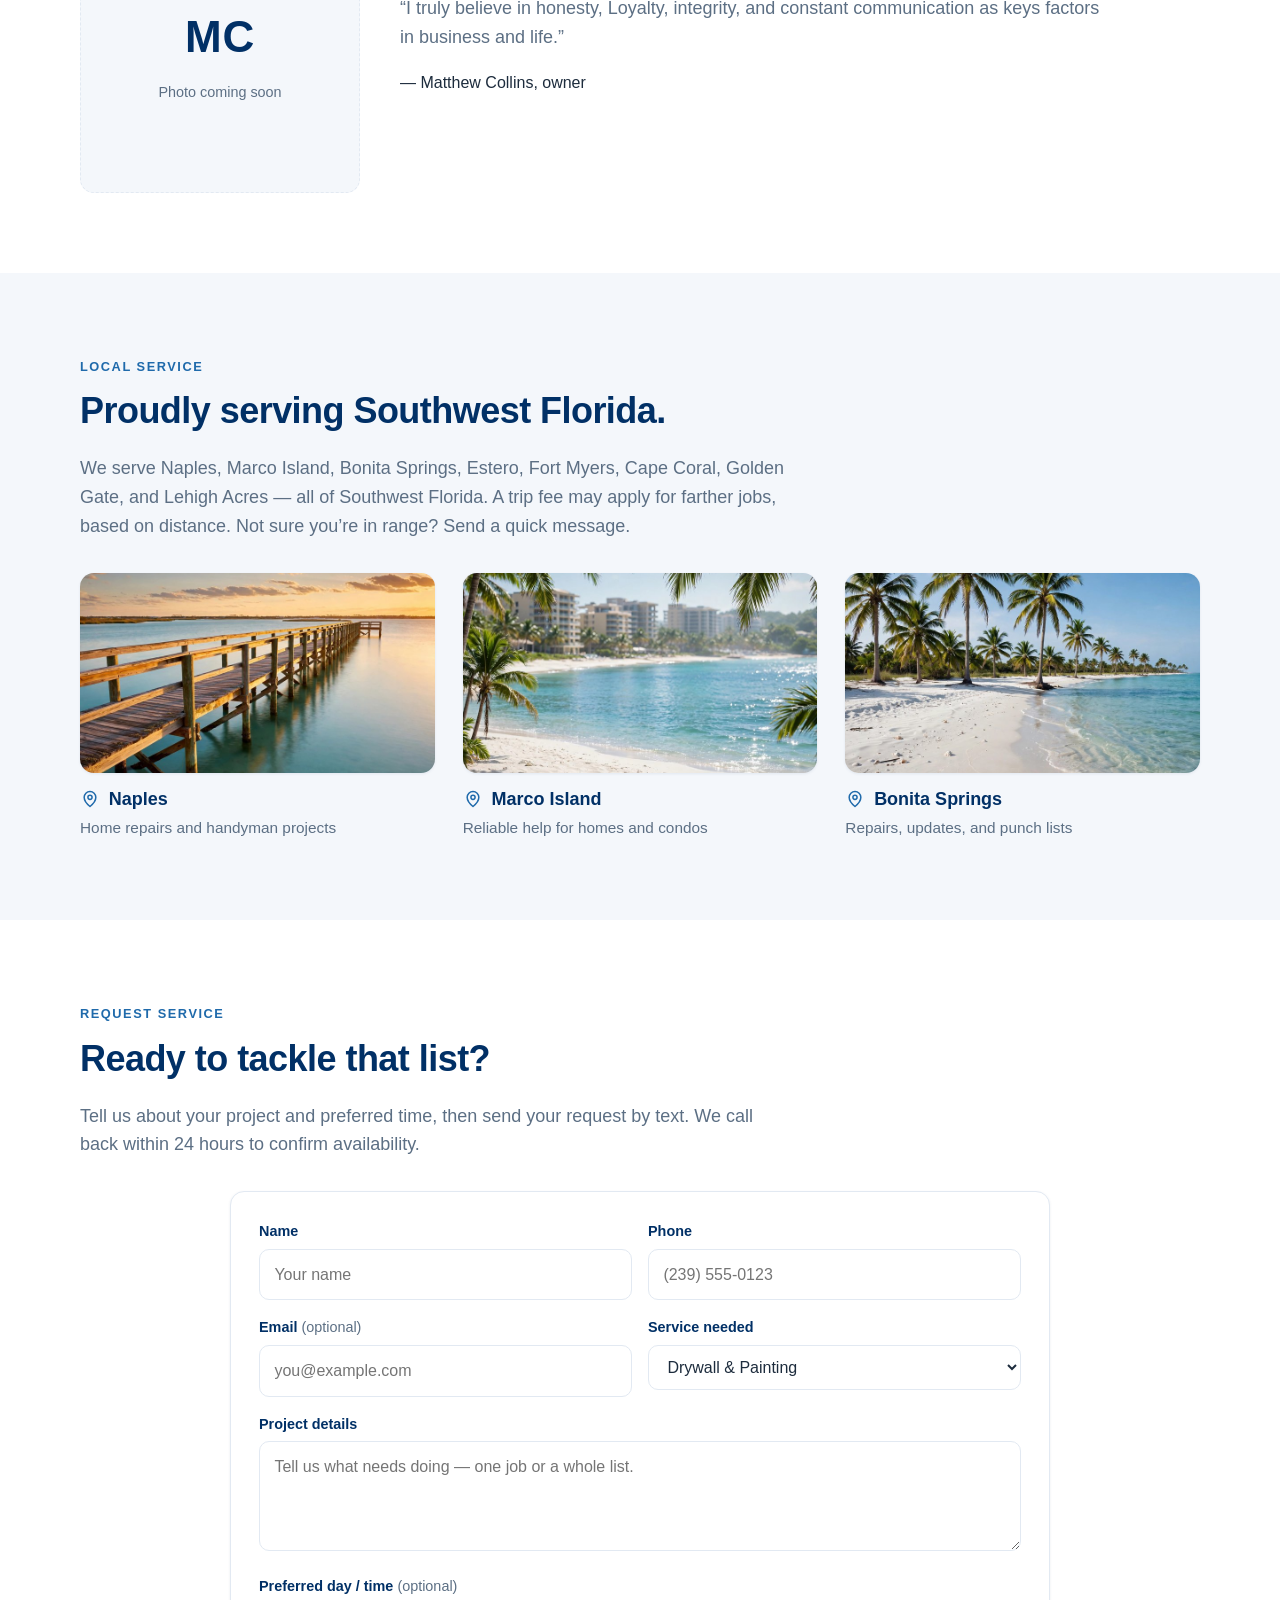
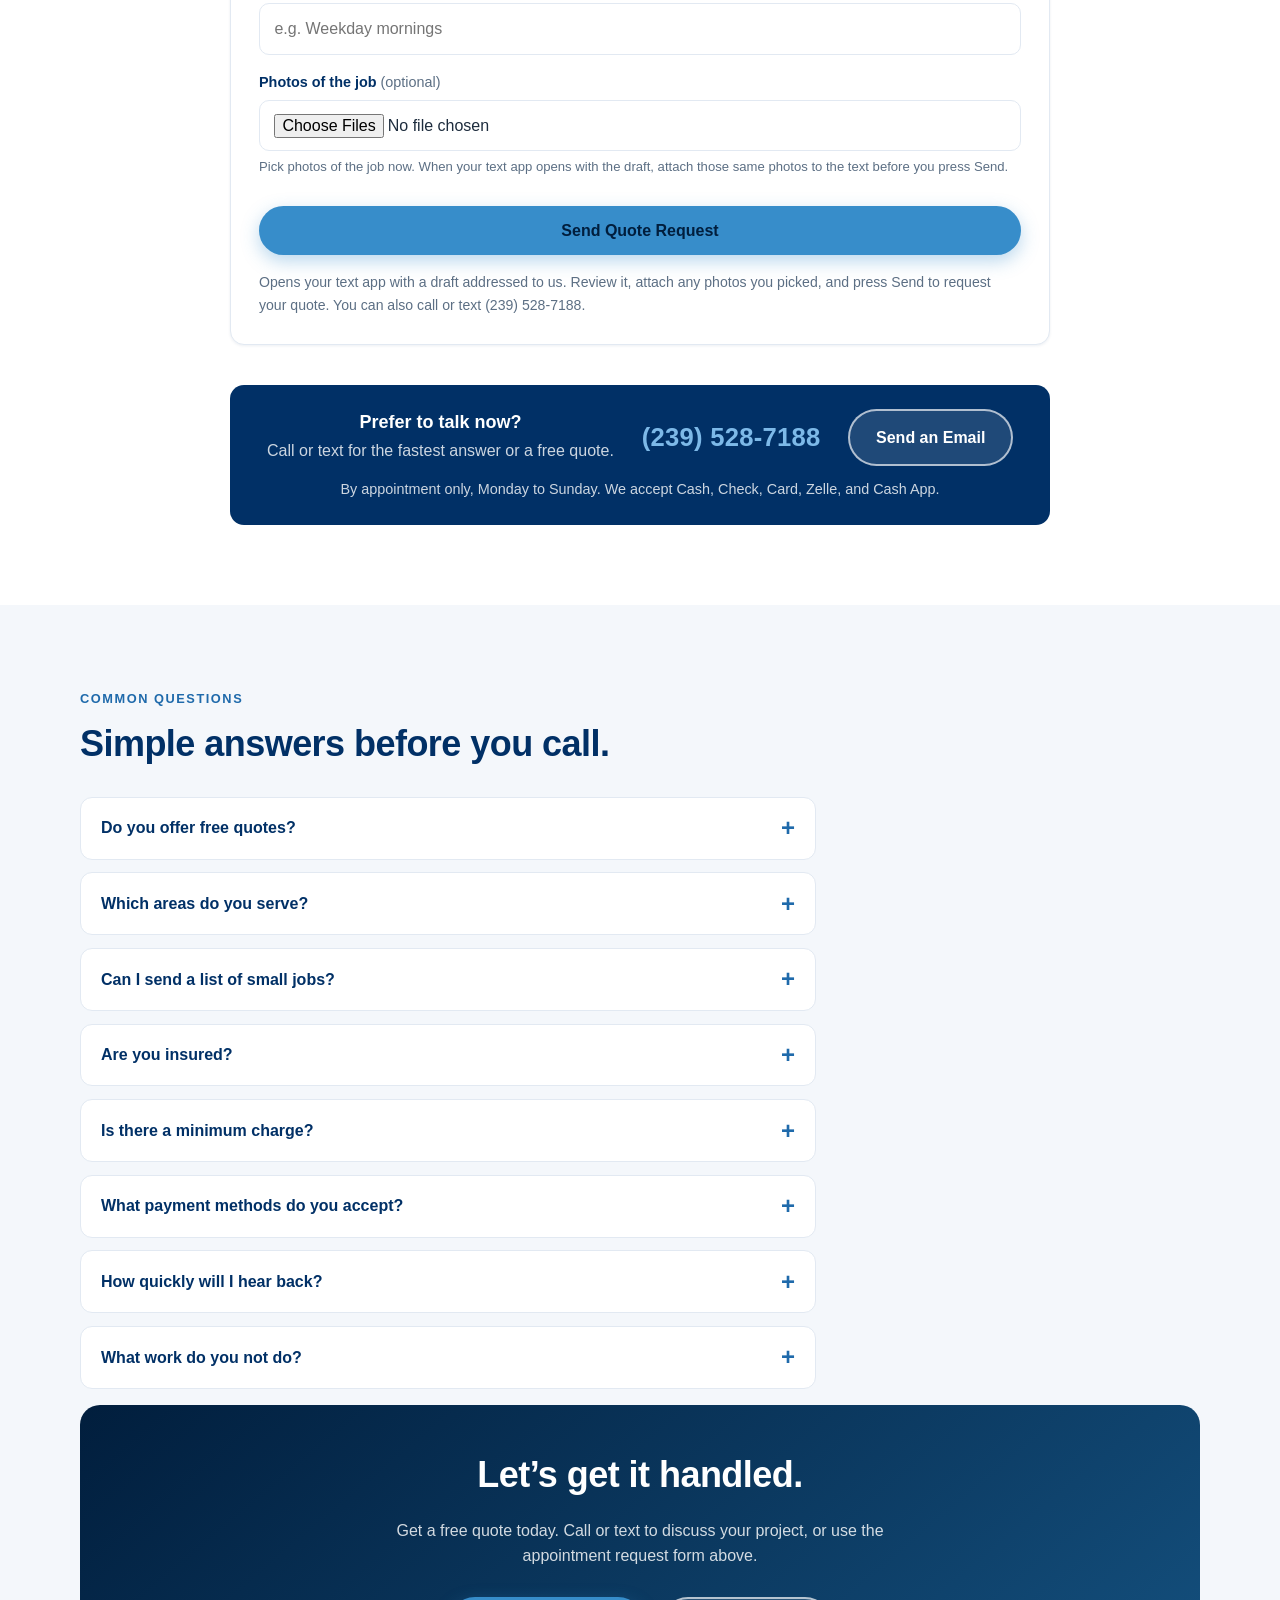
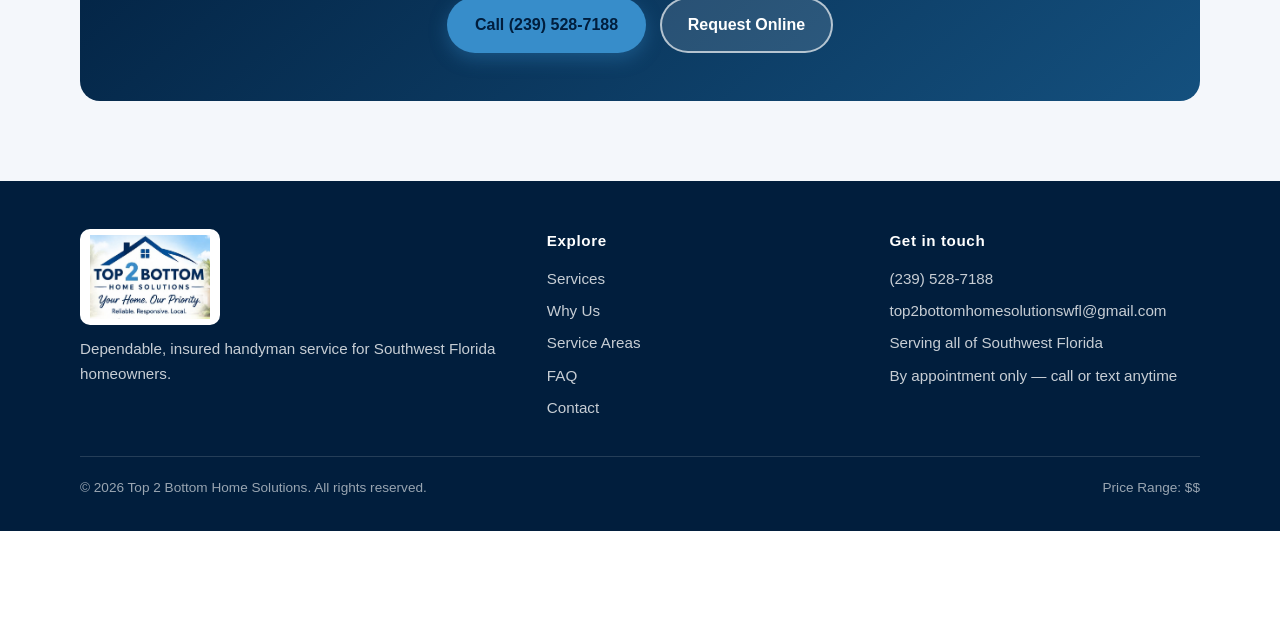
==== commit 26bedafd: "Why-us panel now matches the left column height, quote button pinned to the bottom" ====
--- a/index.html
+++ b/index.html
@@ -6,7 +6,7 @@
   <title>Top 2 Bottom Home Solutions | Handyman in Naples, FL</title>
   <meta name="description" content="Top 2 Bottom Home Solutions offers dependable handyman service across Southwest Florida. Free quotes. Call or text (239) 528-7188.">
   <link rel="icon" type="image/svg+xml" href="assets/images/favicon.svg">
-  <link rel="stylesheet" href="css/styles-v5.css">
+  <link rel="stylesheet" href="css/styles-v6.css">
     <link rel="canonical" href="https://top2bottomhomesolutions.com/">
     <meta property="og:title" content="Top 2 Bottom Home Solutions | Handyman in Naples, FL">
     <meta property="og:description" content="Top 2 Bottom Home Solutions offers dependable handyman service across Southwest Florida. Free quotes. Call or text (239) 528-7188.">
--- a/css/styles-v6.css
+++ b/css/styles-v6.css
@@ -0,0 +1,680 @@
+/* ============================================================
+   Top 2 Bottom Home Solutions — main stylesheet
+   Mobile-first, pure HTML5/CSS3. No external dependencies.
+   ============================================================ */
+
+:root {
+  --navy: #013066; /* sampled from the client logo roofline/wordmark */
+  --navy-deep: #011e3d;
+  --navy-soft: #14507e;
+  --accent: #378dca; /* sampled from the client logo "2" */
+  --accent-dark: #1f6aab; /* darkened for WCAG AA contrast on white (5.6:1) */
+  --accent-light: #7db9e8; /* lightened for contrast on navy */
+  --bg: #ffffff;
+  --bg-soft: #f4f7fb;
+  --text: #1d2c3d;
+  --muted: #5c6f84;
+  --line: #e2e9f2;
+  --radius: 14px;
+  --shadow-sm: 0 1px 3px rgba(1, 48, 102, 0.08);
+  --shadow-md: 0 10px 30px rgba(1, 48, 102, 0.12);
+  --header-h: 96px;
+  --font: -apple-system, BlinkMacSystemFont, "Segoe UI", Roboto, Helvetica, Arial, sans-serif;
+}
+
+*,
+*::before,
+*::after { box-sizing: border-box; }
+
+html {
+  scroll-behavior: smooth;
+  -webkit-text-size-adjust: 100%;
+}
+
+body {
+  margin: 0;
+  font-family: var(--font);
+  color: var(--text);
+  background: var(--bg);
+  line-height: 1.6;
+  font-size: 1rem;
+  overflow-x: clip;
+  /* Safe space for the fixed Mojo Labs demo banner at the viewport bottom */
+  padding-bottom: 110px;
+}
+
+img, svg { max-width: 100%; height: auto; display: block; }
+
+h1, h2, h3 { line-height: 1.2; margin: 0 0 0.6em; color: var(--navy); text-wrap: balance; }
+h1 { font-size: clamp(2rem, 5.5vw, 3.25rem); letter-spacing: -0.02em; }
+h2 { font-size: clamp(1.5rem, 3.6vw, 2.25rem); letter-spacing: -0.015em; }
+h3 { font-size: 1.125rem; }
+
+p { margin: 0 0 1em; }
+a { color: var(--navy-soft); }
+
+.container {
+  width: min(1120px, 100% - 2.5rem);
+  margin-inline: auto;
+}
+
+section[id] { scroll-margin-top: calc(var(--header-h) + 16px); }
+
+.section { padding: 3.5rem 0; }
+.section--soft { background: var(--bg-soft); }
+
+.eyebrow {
+  display: inline-block;
+  font-size: 0.8rem;
+  font-weight: 700;
+  letter-spacing: 0.12em;
+  text-transform: uppercase;
+  color: var(--accent-dark);
+  margin-bottom: 0.75rem;
+}
+
+.lead { font-size: 1.125rem; color: var(--muted); max-width: 44rem; }
+
+/* ---------- Buttons ---------- */
+.btn {
+  display: inline-flex;
+  align-items: center;
+  justify-content: center;
+  gap: 0.5rem;
+  padding: 0.85rem 1.6rem;
+  border-radius: 999px;
+  font-weight: 700;
+  font-size: 1rem;
+  text-decoration: none;
+  border: 2px solid transparent;
+  cursor: pointer;
+  transition: transform 0.12s ease, box-shadow 0.12s ease, background 0.12s ease;
+  min-height: 48px;
+}
+.btn--primary {
+  background: var(--accent);
+  color: var(--navy-deep);
+  box-shadow: 0 6px 18px rgba(55, 141, 202, 0.35);
+}
+.btn--primary { color: var(--navy-deep); }
+.btn--primary:hover { background: var(--navy); color: #fff; transform: translateY(-1px); }
+.btn--light {
+  background: rgba(255, 255, 255, 0.12);
+  color: #fff;
+  border-color: rgba(255, 255, 255, 0.65);
+}
+.btn--light:hover { background: rgba(255, 255, 255, 0.22); }
+.btn--outline {
+  background: #fff;
+  color: var(--navy);
+  border-color: var(--navy);
+}
+.btn--outline:hover { background: var(--navy); color: #fff; }
+.btn--block { width: 100%; }
+
+/* ---------- Header ---------- */
+.site-header {
+  position: sticky;
+  top: 0;
+  z-index: 50;
+  height: var(--header-h);
+  background: rgba(255, 255, 255, 0.96);
+  backdrop-filter: blur(8px);
+  border-bottom: 1px solid var(--line);
+}
+.site-header.scrolled { box-shadow: var(--shadow-sm); }
+.header-inner {
+  height: var(--header-h);
+  display: flex;
+  align-items: center;
+  justify-content: space-between;
+  gap: 1rem;
+}
+.brand {
+  display: inline-flex;
+  align-items: center;
+  gap: 0.65rem;
+  text-decoration: none;
+  color: var(--navy);
+  font-weight: 800;
+  font-size: 1.05rem;
+  line-height: 1.15;
+}
+.brand img.brand-mark { height: 46px; width: auto; flex: none; object-fit: contain; }
+.brand img.brand-logo { height: 80px; width: auto; flex: none; object-fit: contain; }
+.brand-text { display: flex; flex-direction: column; justify-content: center; line-height: 1.12; }
+.brand-name { font-size: 1.31rem; font-weight: 800; color: var(--navy); letter-spacing: 0.01em; white-space: nowrap; }
+.brand-two { color: var(--accent); }
+.brand-sub { font-size: 0.72rem; font-weight: 700; color: var(--navy); letter-spacing: 3px; white-space: nowrap; margin-top: 3px; }
+.brand small { display: block; font-weight: 600; font-size: 0.72rem; color: var(--muted); letter-spacing: 0.04em; }
+
+.main-nav { display: flex; align-items: center; gap: 0.25rem; }
+.main-nav a {
+  text-decoration: none;
+  color: var(--text);
+  font-weight: 600;
+  font-size: 0.95rem;
+  padding: 0.6rem 0.8rem;
+  border-radius: 8px;
+}
+.main-nav a:hover { background: var(--bg-soft); color: var(--navy); }
+.main-nav .btn { margin-left: 0.5rem; padding: 0.6rem 1.25rem; min-height: 44px; font-size: 0.95rem; }
+
+.nav-toggle {
+  display: none;
+  background: none;
+  border: 1px solid var(--line);
+  border-radius: 10px;
+  width: 46px;
+  height: 46px;
+  cursor: pointer;
+  align-items: center;
+  justify-content: center;
+  flex-direction: column;
+  gap: 5px;
+}
+.nav-toggle span { display: block; width: 22px; height: 2.5px; border-radius: 2px; background: var(--navy); transition: transform 0.2s ease, opacity 0.2s ease; }
+
+/* ---------- Hero ---------- */
+.hero {
+  position: relative;
+  overflow: hidden;
+  color: #fff;
+  /* Dark navy fallback: if the hero photo ever fails to load, the hero
+     still sits on a deep navy background that suits the white text. */
+  background: linear-gradient(160deg, var(--navy) 0%, var(--navy-deep) 100%);
+  padding: 6.5rem 0;
+}
+.hero-bg {
+  position: absolute;
+  inset: 0;
+  width: 100%;
+  height: 100%;
+  object-fit: cover;
+  object-position: center 58%;
+  /* If the photo ever fails to load, hide its alt text so no stray text
+     renders over the dark navy fallback. */
+  color: transparent;
+}
+.hero-shade {
+  position: absolute;
+  inset: 0;
+  /* Dark navy-tinted scrim behind the copy so the white text stays readable
+     over the photo — strongest on the left behind the text, easing off to the
+     right so the photo still shows rich. A gentle vertical wash grounds the
+     top and bottom edges over the brightest parts of the photo. */
+  background:
+    linear-gradient(100deg, rgba(1, 24, 51, 0.9) 0%, rgba(1, 30, 61, 0.8) 45%, rgba(1, 30, 61, 0.48) 72%, rgba(1, 30, 61, 0.24) 100%),
+    linear-gradient(180deg, rgba(1, 24, 51, 0.28) 0%, rgba(1, 24, 51, 0) 35%, rgba(1, 24, 51, 0.38) 100%);
+}
+.hero .container { position: relative; z-index: 1; }
+.hero-copy { max-width: 640px; }
+.hero h1 { color: #fff; }
+.hero .lead { color: rgba(255, 255, 255, 0.92); }
+.hero .eyebrow { color: var(--accent-light); }
+/* Hero-only treatment of the Call button: light outline with white text on
+   the dark scrim. The shared .btn--light stays as-is for the call card and
+   CTA band, which also sit on dark backgrounds. */
+.hero .btn--light {
+  background: rgba(255, 255, 255, 0.1);
+  color: #fff;
+  border-color: rgba(255, 255, 255, 0.85);
+}
+.hero .btn--light:hover { background: rgba(255, 255, 255, 0.24); color: #fff; border-color: #fff; }
+.hero-actions { display: flex; flex-wrap: wrap; gap: 0.9rem; margin: 1.75rem 0 1.5rem; }
+
+.trust-chips { display: flex; flex-wrap: wrap; gap: 0.6rem; list-style: none; margin: 0; padding: 0; }
+.trust-chips li {
+  display: inline-flex;
+  align-items: center;
+  gap: 0.45rem;
+  font-size: 0.9rem;
+  font-weight: 600;
+  color: #fff;
+  background: rgba(1, 30, 61, 0.55);
+  border: 1px solid rgba(255, 255, 255, 0.45);
+  padding: 0.45rem 0.9rem;
+  border-radius: 999px;
+}
+.trust-chips svg { width: 16px; height: 16px; flex: none; stroke: var(--accent-light); }
+
+/* ---------- Photos ---------- */
+.area-photo {
+  display: block;
+  width: 100%;
+  height: 180px;
+  object-fit: cover;
+  border-radius: 10px;
+  margin-bottom: 1rem;
+}
+.quote-grid { display: grid; grid-template-columns: 1fr; gap: 2rem; margin-top: 2rem; align-items: start; }
+.quote-photo { margin: 0; }
+.quote-photo img {
+  display: block;
+  width: 100%;
+  height: auto;
+  border-radius: var(--radius);
+  box-shadow: var(--shadow-md);
+}
+
+/* ---------- Services grid ---------- */
+.services-grid {
+  display: grid;
+  grid-template-columns: 1fr;
+  gap: 1.1rem;
+  margin-top: 2rem;
+}
+.service-card {
+  background: #fff;
+  border: 1px solid var(--line);
+  border-radius: var(--radius);
+  padding: 1.5rem;
+  box-shadow: var(--shadow-sm);
+  transition: transform 0.15s ease, box-shadow 0.15s ease;
+}
+.service-card:hover { transform: translateY(-3px); box-shadow: var(--shadow-md); }
+.service-photo {
+  display: block;
+  width: 100%;
+  height: 170px;
+  object-fit: cover;
+  border-radius: 10px;
+  margin-bottom: 1rem;
+}
+.service-card h3 { margin-bottom: 0.4rem; }
+.service-card p { margin: 0; color: var(--muted); font-size: 0.96rem; }
+.fine-print { margin-top: 1.5rem; font-size: 0.95rem; color: #3d4f61; max-width: 60rem; }
+
+/* ---------- Split / why us ---------- */
+.split { display: grid; grid-template-columns: 1fr; gap: 2rem; align-items: stretch; }
+.check-list { list-style: none; margin: 1.25rem 0 0; padding: 0; display: grid; gap: 0.8rem; }
+.check-list li { display: flex; gap: 0.7rem; align-items: flex-start; font-weight: 600; }
+.check-list svg { width: 22px; height: 22px; flex: none; margin-top: 2px; }
+.panel {
+  background: var(--navy);
+  color: #fff;
+  border-radius: var(--radius);
+  padding: 1.75rem;
+  box-shadow: var(--shadow-md);
+  display: flex;
+  flex-direction: column;
+  height: 100%;
+}
+.panel h3 { color: #fff; margin-bottom: 0.5rem; }
+.panel p { color: rgba(255, 255, 255, 0.82); font-size: 0.96rem; margin-bottom: 1.25rem; }
+.panel .btn { margin-top: auto; align-self: flex-start; }
+
+/* ---------- Areas (borderless, distinct from service cards) ---------- */
+.areas-grid { display: grid; grid-template-columns: 1fr; gap: 1.75rem; margin-top: 2rem; }
+.area-card {
+  border: none;
+  border-radius: 0;
+  padding: 0;
+  background: transparent;
+}
+.area-card .area-photo { height: 200px; border-radius: var(--radius); box-shadow: var(--shadow-sm); }
+.area-card h3 { display: flex; align-items: center; gap: 0.55rem; margin-bottom: 0.35rem; }
+.area-card h3 svg { width: 20px; height: 20px; stroke: var(--accent-dark); }
+.area-card p { margin: 0; color: var(--muted); font-size: 0.96rem; }
+
+/* ---------- How it works ---------- */
+.how-it-works { margin-top: 3rem; }
+.how-it-works h3 { margin-bottom: 1.25rem; }
+.steps { list-style: none; counter-reset: step; margin: 0; padding: 0; display: grid; gap: 1rem; }
+.step {
+  counter-increment: step;
+  position: relative;
+  background: #fff;
+  border: 1px solid var(--line);
+  border-radius: var(--radius);
+  padding: 1.4rem;
+  box-shadow: var(--shadow-sm);
+  overflow: hidden;
+  transition: transform 0.15s ease, box-shadow 0.15s ease;
+}
+.step:hover { transform: translateY(-3px); box-shadow: var(--shadow-md); }
+.step::before {
+  content: "0" counter(step);
+  display: block;
+  font-size: 2.6rem;
+  font-weight: 800;
+  line-height: 1;
+  letter-spacing: 0.01em;
+  color: var(--accent);
+  opacity: 0.35;
+  margin-bottom: 0.6rem;
+}
+.step strong { display: block; color: var(--navy); font-size: 1.05rem; margin-bottom: 0.25rem; }
+.step p { margin: 0; color: var(--muted); font-size: 0.95rem; }
+
+/* ---------- Owner ---------- */
+.owner-grid { display: grid; grid-template-columns: 1fr; gap: 1.75rem; align-items: center; margin-top: 1.5rem; }
+.owner-photo {
+  width: 100%;
+  max-width: 280px;
+  aspect-ratio: 1;
+  border-radius: var(--radius);
+  background: var(--bg-soft);
+  border: 1.5px dashed var(--line);
+  display: flex;
+  flex-direction: column;
+  align-items: center;
+  justify-content: center;
+  gap: 0.5rem;
+  color: var(--muted);
+}
+.owner-photo .initials { font-size: 2.75rem; font-weight: 800; color: var(--navy); letter-spacing: 0.02em; }
+.owner-photo-note { font-size: 0.9rem; }
+
+/* ---------- Booking / form ---------- */
+.booking-wrap { display: flex; flex-direction: column; gap: 2rem; max-width: 820px; margin-left: auto; margin-right: auto; }
+.call-card {
+  background: var(--navy);
+  border-radius: var(--radius);
+  padding: 1.5rem 1.75rem;
+  color: #fff;
+  text-align: center;
+  display: flex;
+  flex-wrap: wrap;
+  align-items: center;
+  justify-content: center;
+  gap: 0.5rem 1.75rem;
+}
+.call-main h3 { margin: 0 0 0.25rem; }
+.call-main p { margin: 0; }
+.call-card .call-fine { flex: 1 1 100%; margin: 0.25rem 0 0; font-size: 0.9rem; }
+.call-card h3 { color: #fff; }
+.call-card p { color: rgba(255, 255, 255, 0.8); }
+.call-card .phone {
+  display: inline-block;
+  font-size: 1.6rem;
+  font-weight: 800;
+  color: var(--accent-light);
+  text-decoration: none;
+  margin: 0;
+  letter-spacing: 0.01em;
+}
+.call-card .phone:hover { text-decoration: underline; }
+
+.quote-form {
+  background: #fff;
+  border: 1px solid var(--line);
+  border-radius: var(--radius);
+  padding: 1.75rem;
+  box-shadow: var(--shadow-sm);
+  display: grid;
+  gap: 1rem;
+}
+.form-row { display: grid; grid-template-columns: 1fr; gap: 1rem; }
+.field label { display: block; font-weight: 700; font-size: 0.9rem; margin-bottom: 0.35rem; color: var(--navy); }
+.field input,
+.field select,
+.field textarea {
+  width: 100%;
+  font: inherit;
+  padding: 0.75rem 0.9rem;
+  border: 1.5px solid var(--line);
+  border-radius: 10px;
+  background: #fff;
+  color: var(--text);
+}
+.field textarea { min-height: 110px; resize: vertical; }
+.field input:focus,
+.field select:focus,
+.field textarea:focus {
+  outline: none;
+  border-color: var(--accent-dark);
+  box-shadow: 0 0 0 3px rgba(55, 141, 202, 0.28);
+}
+.field .hint { font-size: 0.82rem; color: var(--muted); margin-top: 0.3rem; }
+.field .error { display: none; font-size: 0.82rem; color: #b42318; margin-top: 0.3rem; font-weight: 600; }
+.field.invalid input,
+.field.invalid textarea { border-color: #b42318; }
+.field.invalid .error { display: block; }
+.form-note { font-size: 0.88rem; color: var(--muted); margin: 0; }
+
+/* ---------- FAQ ---------- */
+.faq { display: grid; gap: 0.8rem; margin-top: 2rem; max-width: 46rem; }
+.faq details {
+  border: 1px solid var(--line);
+  border-radius: 12px;
+  background: #fff;
+  padding: 0;
+  overflow: hidden;
+}
+.faq summary {
+  cursor: pointer;
+  list-style: none;
+  padding: 1.1rem 1.25rem;
+  font-weight: 700;
+  color: var(--navy);
+  display: flex;
+  justify-content: space-between;
+  align-items: center;
+  gap: 1rem;
+}
+.faq summary::-webkit-details-marker { display: none; }
+.faq summary::after {
+  content: "+";
+  font-size: 1.5rem;
+  line-height: 1;
+  color: var(--accent-dark);
+  flex: none;
+  transition: transform 0.2s ease;
+}
+.faq details[open] summary::after { transform: rotate(45deg); }
+.faq .answer { padding: 0 1.25rem 1.25rem; color: var(--muted); }
+.faq .answer p { margin: 0; }
+
+/* ---------- CTA band ---------- */
+.cta-band {
+  background: linear-gradient(140deg, var(--navy-deep), var(--navy-soft));
+  border-radius: calc(var(--radius) + 6px);
+  color: #fff;
+  text-align: center;
+  padding: 3rem 1.5rem;
+  margin-top: 1rem;
+}
+.cta-band h2 { color: #fff; }
+.cta-band p { color: rgba(255, 255, 255, 0.82); max-width: 36rem; margin-inline: auto; }
+.cta-band .hero-actions { justify-content: center; margin-bottom: 0; }
+
+/* ---------- Contact cards ---------- */
+.contact-grid { display: grid; grid-template-columns: 1fr; gap: 1.1rem; margin-top: 2rem; }
+.contact-card {
+  border: 1px solid var(--line);
+  border-radius: var(--radius);
+  padding: 1.5rem;
+  background: #fff;
+  text-align: center;
+}
+.contact-card .icon {
+  width: 52px; height: 52px; border-radius: 50%;
+  background: rgba(55, 141, 202, 0.14);
+  display: inline-flex; align-items: center; justify-content: center;
+  margin-bottom: 0.9rem;
+}
+.contact-card .icon svg { width: 26px; height: 26px; stroke: var(--accent-dark); }
+.contact-card h3 { margin-bottom: 0.3rem; }
+.contact-card p { color: var(--muted); font-size: 0.96rem; margin-bottom: 0.75rem; }
+.contact-card a.big { font-size: 1.15rem; font-weight: 800; color: var(--navy); text-decoration: none; }
+.contact-card a.big:hover { color: var(--accent-dark); text-decoration: underline; }
+
+/* ---------- Footer ---------- */
+.site-footer {
+  background: var(--navy-deep);
+  color: rgba(255, 255, 255, 0.78);
+  padding: 3rem 0 2rem;
+  font-size: 0.95rem;
+}
+.footer-grid { display: grid; grid-template-columns: 1fr; gap: 2rem; }
+.footer-brand { display: flex; align-items: center; gap: 0.65rem; color: #fff; font-weight: 800; margin-bottom: 0.75rem; }
+.footer-logo-plate { display: inline-flex; background: #fff; border-radius: 10px; padding: 6px 10px; }
+.footer-logo-plate img { height: 84px; width: auto; }
+.site-footer h4 { color: #fff; font-size: 0.95rem; margin: 0 0 0.8rem; letter-spacing: 0.04em; }
+.footer-links { list-style: none; margin: 0; padding: 0; display: grid; gap: 0.5rem; }
+.footer-links a { color: rgba(255, 255, 255, 0.78); text-decoration: none; }
+.footer-links a:hover { color: var(--accent-light); text-decoration: underline; }
+.footer-bottom {
+  margin-top: 2.25rem;
+  padding-top: 1.25rem;
+  border-top: 1px solid rgba(255, 255, 255, 0.14);
+  display: flex;
+  flex-wrap: wrap;
+  gap: 0.5rem 1.5rem;
+  justify-content: space-between;
+  font-size: 0.85rem;
+  color: rgba(255, 255, 255, 0.6);
+}
+
+/* ---------- Responsive ---------- */
+@media (min-width: 640px) {
+  .services-grid { grid-template-columns: repeat(2, 1fr); }
+  .areas-grid { grid-template-columns: repeat(3, 1fr); }
+  .form-row { grid-template-columns: 1fr 1fr; }
+  .contact-grid { grid-template-columns: repeat(2, 1fr); }
+  .footer-grid { grid-template-columns: 1.4fr 1fr 1fr; }
+}
+
+@media (min-width: 900px) {
+  .section { padding: 5rem 0; }
+  .services-grid { grid-template-columns: repeat(3, 1fr); }
+  .steps { grid-template-columns: repeat(3, 1fr); }
+  .owner-grid { grid-template-columns: 280px 1fr; gap: 2.5rem; }
+  .split { grid-template-columns: 1.1fr 0.9fr; gap: 3rem; }
+  .booking-wrap { gap: 2.5rem; }
+  .contact-grid { grid-template-columns: repeat(4, 1fr); }
+  .hero { padding: 8rem 0; }
+  .quote-grid { grid-template-columns: 1fr 300px; gap: 2.5rem; }
+}
+
+/* Mobile nav: collapse under 860px */
+@media (max-width: 859px) {
+  .nav-toggle { display: inline-flex; }
+  .main-nav {
+    position: absolute;
+    top: var(--header-h);
+    left: 0;
+    right: 0;
+    background: #fff;
+    flex-direction: column;
+    align-items: stretch;
+    gap: 0;
+    padding: 0.75rem 1.25rem 1.25rem;
+    border-bottom: 1px solid var(--line);
+    box-shadow: var(--shadow-md);
+    display: none;
+  }
+  .main-nav.open { display: flex; }
+  .main-nav a { padding: 0.85rem 0.5rem; border-bottom: 1px solid var(--bg-soft); font-size: 1.02rem; }
+  .main-nav .btn { margin: 0.9rem 0 0; }
+  .nav-toggle[aria-expanded="true"] span:nth-child(1) { transform: translateY(7.5px) rotate(45deg); }
+  .nav-toggle[aria-expanded="true"] span:nth-child(2) { opacity: 0; }
+  .nav-toggle[aria-expanded="true"] span:nth-child(3) { transform: translateY(-7.5px) rotate(-45deg); }
+  .site-header { position: sticky; }
+}
+
+/* Mojo Labs demo banner safe space — phones get a slightly smaller reserve */
+@media (max-width: 720px) {
+  body { padding-bottom: 84px; }
+  .section { padding: 2.75rem 0; }
+  .hero { padding: 4.25rem 0 3rem; }
+  /* On mobile the copy spans the full width, so the dark scrim stays strong
+     top to bottom instead of fading across, keeping the white text readable
+     over the whole photo. */
+  .hero-shade { background: linear-gradient(180deg, rgba(1, 24, 51, 0.82) 0%, rgba(1, 30, 61, 0.78) 100%); }
+  .hero-actions .btn { flex: 1 1 100%; }
+}
+
+@media (prefers-reduced-motion: reduce) {
+  html { scroll-behavior: auto; }
+  *, *::before, *::after { transition: none !important; }
+}
+
+/* ---------- Chatbot ---------- */
+.sr-only { position: absolute; width: 1px; height: 1px; padding: 0; margin: -1px; overflow: hidden; clip: rect(0 0 0 0); white-space: nowrap; border: 0; }
+.chat-widget { position: fixed; right: 1.1rem; bottom: 1.1rem; z-index: 90; display: flex; flex-direction: column; align-items: flex-end; gap: 0.75rem; }
+.chat-launcher {
+  display: inline-flex; align-items: center; gap: 0.5rem;
+  background: var(--navy); color: #fff; border: none; cursor: pointer;
+  font: inherit; font-weight: 700; font-size: 0.98rem;
+  padding: 0.85rem 1.3rem; border-radius: 999px;
+  box-shadow: var(--shadow-md);
+  transition: transform 0.12s ease, background 0.12s ease;
+}
+.chat-launcher:hover { background: var(--accent-dark); transform: translateY(-1px); }
+.chat-launcher svg { width: 22px; height: 22px; }
+.chat-panel {
+  display: flex; flex-direction: column;
+  width: min(370px, calc(100vw - 2rem));
+  height: min(560px, calc(100dvh - 7.5rem));
+  background: #fff; border: 1px solid var(--line); border-radius: 16px;
+  box-shadow: var(--shadow-md);
+  overflow: hidden;
+}
+.chat-panel[hidden] { display: none; }
+.chat-head {
+  display: flex; align-items: flex-start; justify-content: space-between; gap: 1rem;
+  background: var(--navy); color: #fff; padding: 0.9rem 1.1rem;
+  flex: 0 0 auto;
+}
+.chat-head strong { display: block; font-size: 1rem; line-height: 1.25; }
+.chat-head span { display: block; font-size: 0.82rem; color: var(--accent-light); font-weight: 600; }
+.chat-close { background: none; border: none; color: #fff; font-size: 1.5rem; line-height: 1; cursor: pointer; padding: 0.1rem 0.3rem; }
+.chat-log {
+  flex: 1 1 auto; overflow-y: auto; overscroll-behavior: contain;
+  padding: 1rem; display: flex; flex-direction: column; gap: 0.55rem;
+}
+.msg {
+  margin: 0; max-width: 86%;
+  padding: 0.6rem 0.8rem; border-radius: 14px;
+  font-size: 0.93rem; line-height: 1.45;
+  white-space: pre-wrap; overflow-wrap: break-word;
+}
+.msg--bot { align-self: flex-start; background: var(--bg-soft); border: 1px solid var(--line); border-bottom-left-radius: 4px; }
+.msg--user { align-self: flex-end; background: var(--navy); color: #fff; border-bottom-right-radius: 4px; }
+.chat-actions { align-self: stretch; display: flex; flex-direction: column; gap: 0.5rem; padding: 0.15rem 0; }
+.chat-actions .btn { text-align: center; }
+.chat-typing {
+  align-self: flex-start; display: inline-flex; gap: 5px; align-items: center;
+  background: var(--bg-soft); border: 1px solid var(--line);
+  border-radius: 14px; border-bottom-left-radius: 4px; padding: 0.7rem 0.85rem;
+}
+.chat-typing span { width: 7px; height: 7px; border-radius: 50%; background: #9db8cc; animation: chatblink 1.1s infinite; }
+.chat-typing span:nth-child(2) { animation-delay: 0.18s; }
+.chat-typing span:nth-child(3) { animation-delay: 0.36s; }
+@keyframes chatblink { 0%, 80%, 100% { opacity: 0.35; } 40% { opacity: 1; } }
+.chat-chips {
+  flex: 0 0 auto; display: flex; flex-wrap: wrap; gap: 0.45rem;
+  padding: 0.6rem 0.8rem; border-top: 1px solid var(--line); background: #fff;
+}
+.chip {
+  border: 1px solid var(--accent-dark); color: var(--accent-dark); background: #eef5fb;
+  border-radius: 999px; padding: 0.42rem 0.8rem;
+  font: inherit; font-size: 0.85rem; font-weight: 600; cursor: pointer;
+}
+.chip:hover { background: var(--navy); border-color: var(--navy); color: #fff; }
+.chat-inputbar {
+  flex: 0 0 auto; display: flex; gap: 0.5rem;
+  padding: 0.65rem 0.8rem 0.8rem; border-top: 1px solid var(--line); background: #fff;
+}
+.chat-inputbar input {
+  flex: 1 1 auto; min-width: 0; font: inherit; font-size: 0.95rem;
+  padding: 0.6rem 0.85rem; border: 1px solid var(--line); border-radius: 999px;
+}
+.chat-inputbar input:focus { outline: 2px solid var(--accent); outline-offset: 1px; }
+.chat-send {
+  flex: 0 0 auto; background: var(--accent-dark); color: #fff; border: none; cursor: pointer;
+  font: inherit; font-weight: 700; font-size: 0.95rem;
+  padding: 0.6rem 1.05rem; border-radius: 999px;
+}
+.chat-send:hover { background: var(--navy); }
+@media (max-width: 720px) {
+  :root { --header-h: 80px; }
+  .brand img.brand-mark { height: 34px; max-width: 36vw; object-fit: contain; }
+  .brand img.brand-logo { height: 64px; max-width: 70vw; object-fit: contain; }
+  .brand-name { font-size: 1.05rem; }
+  .brand-sub { font-size: 0.62rem; letter-spacing: 2.4px; margin-top: 2px; }
+  .chat-widget { right: 0.9rem; bottom: 0.9rem; }
+  .chat-panel { width: calc(100vw - 1.8rem); height: min(520px, calc(100dvh - 7rem)); }
+}
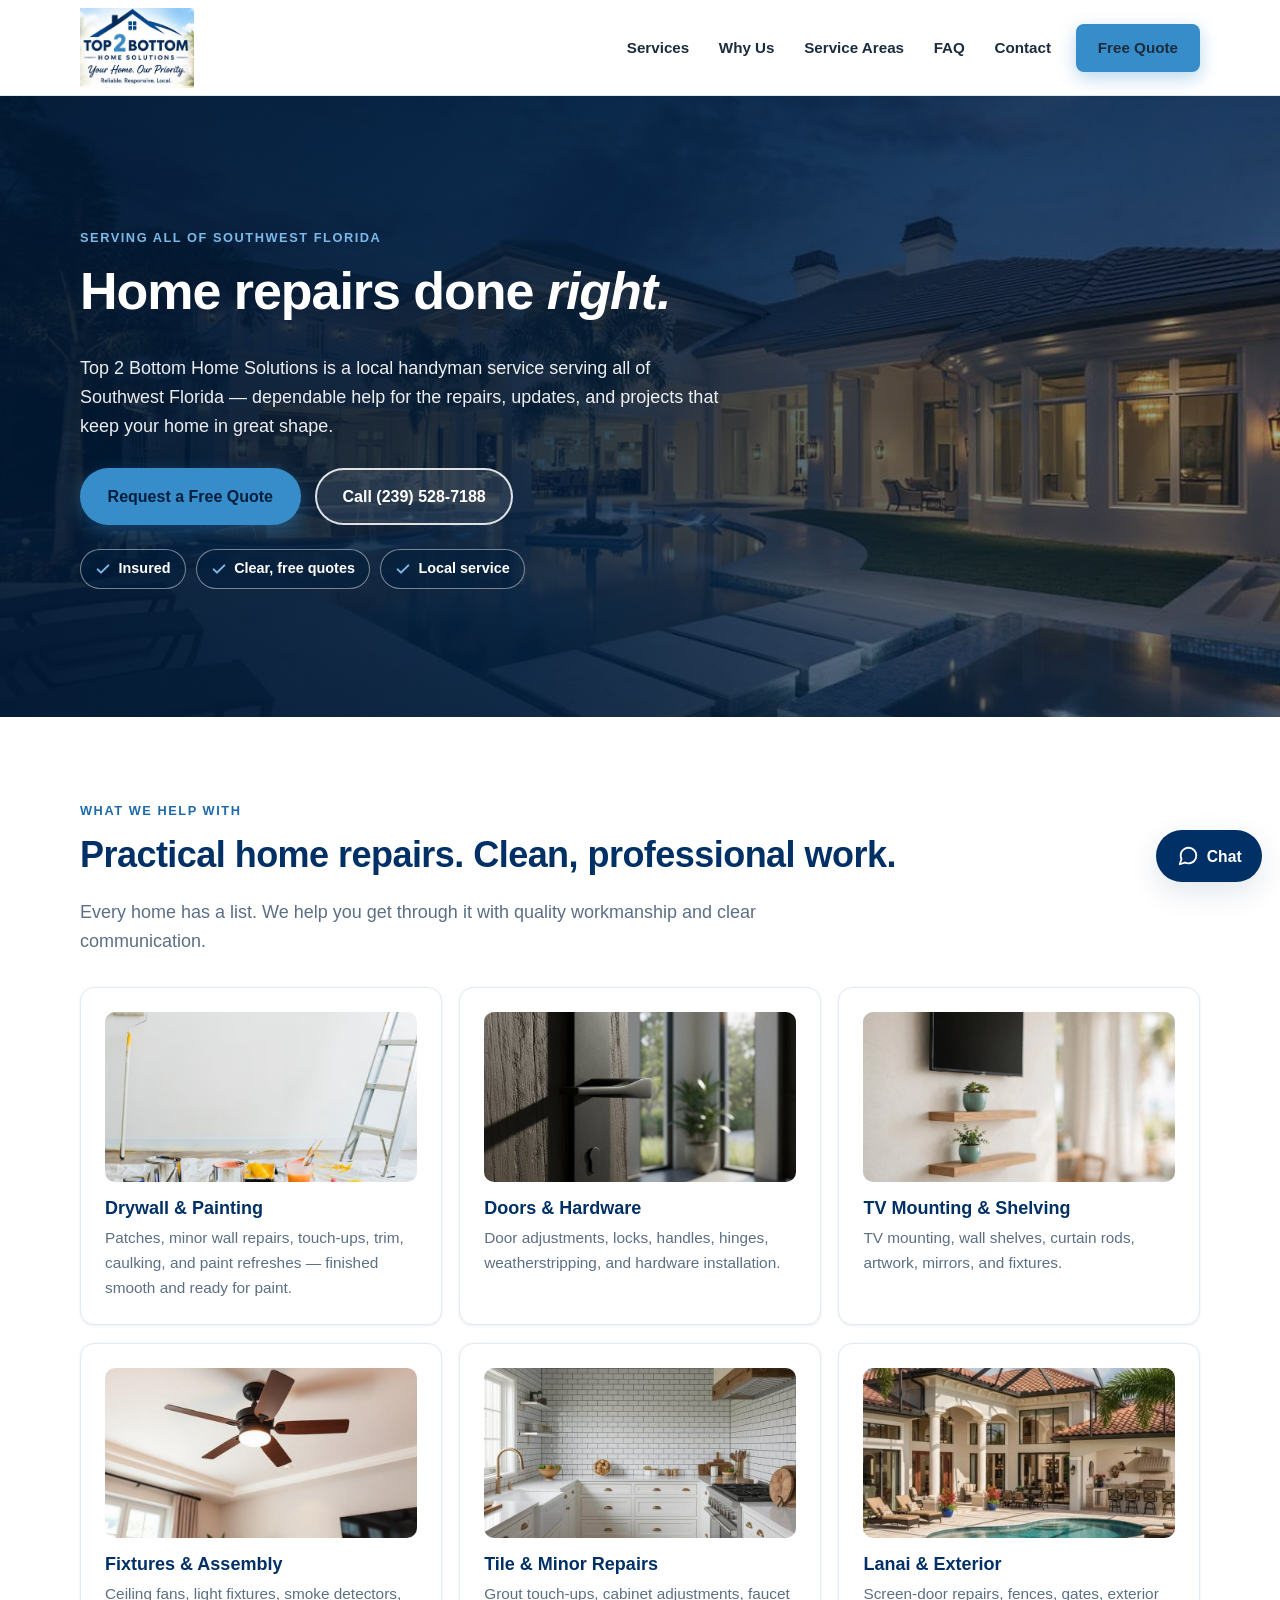
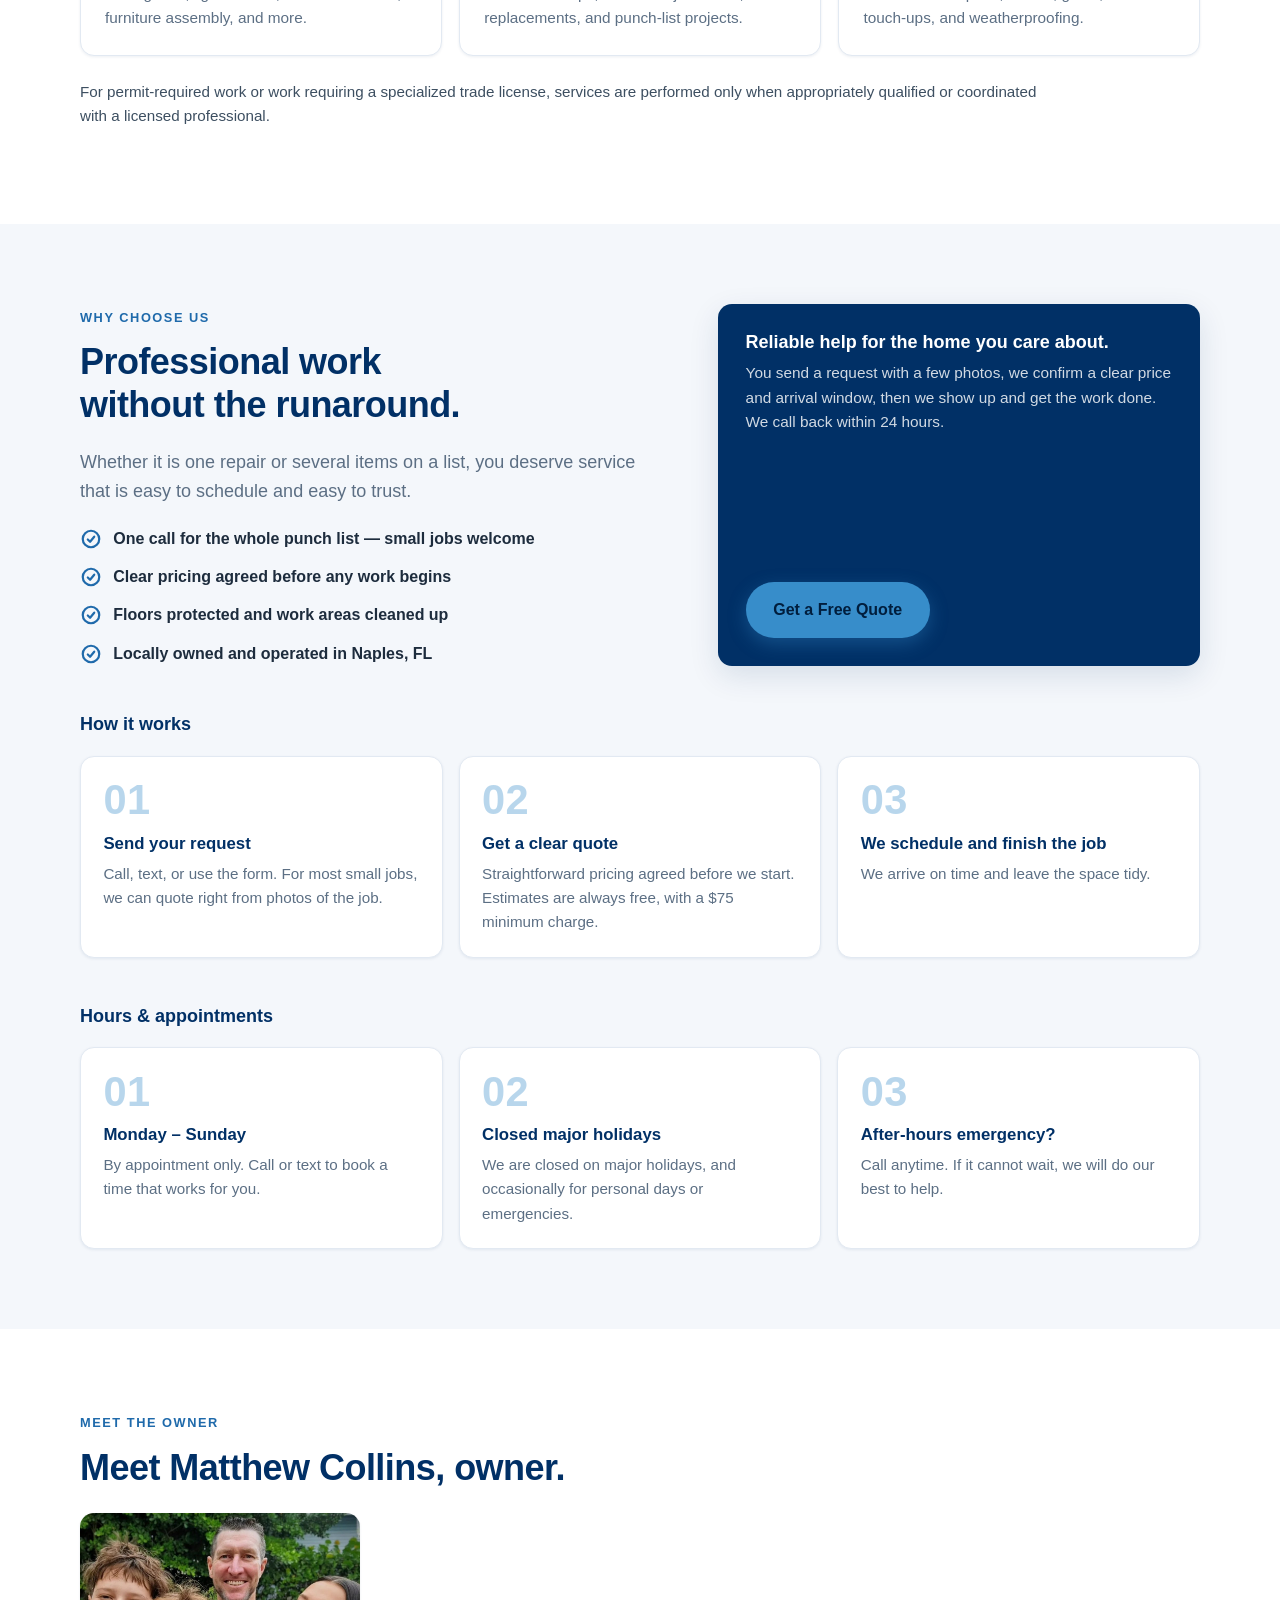
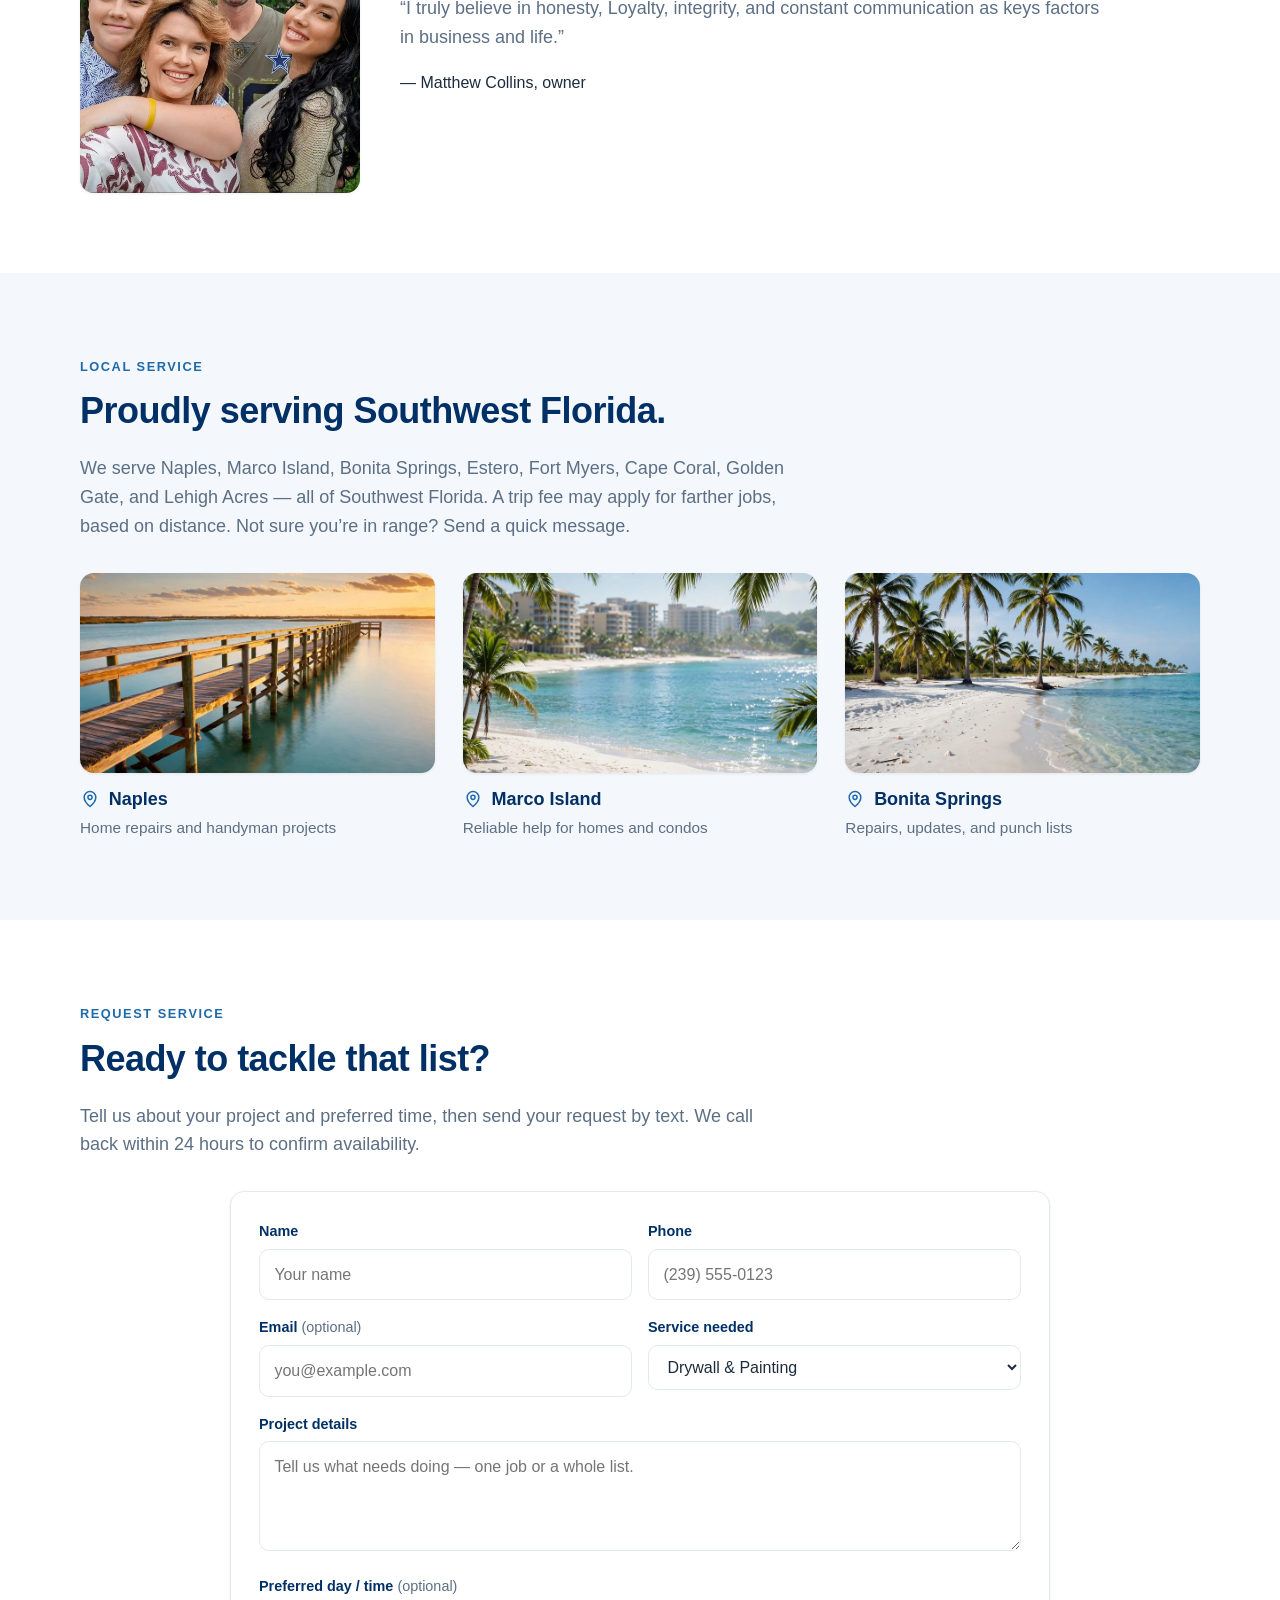
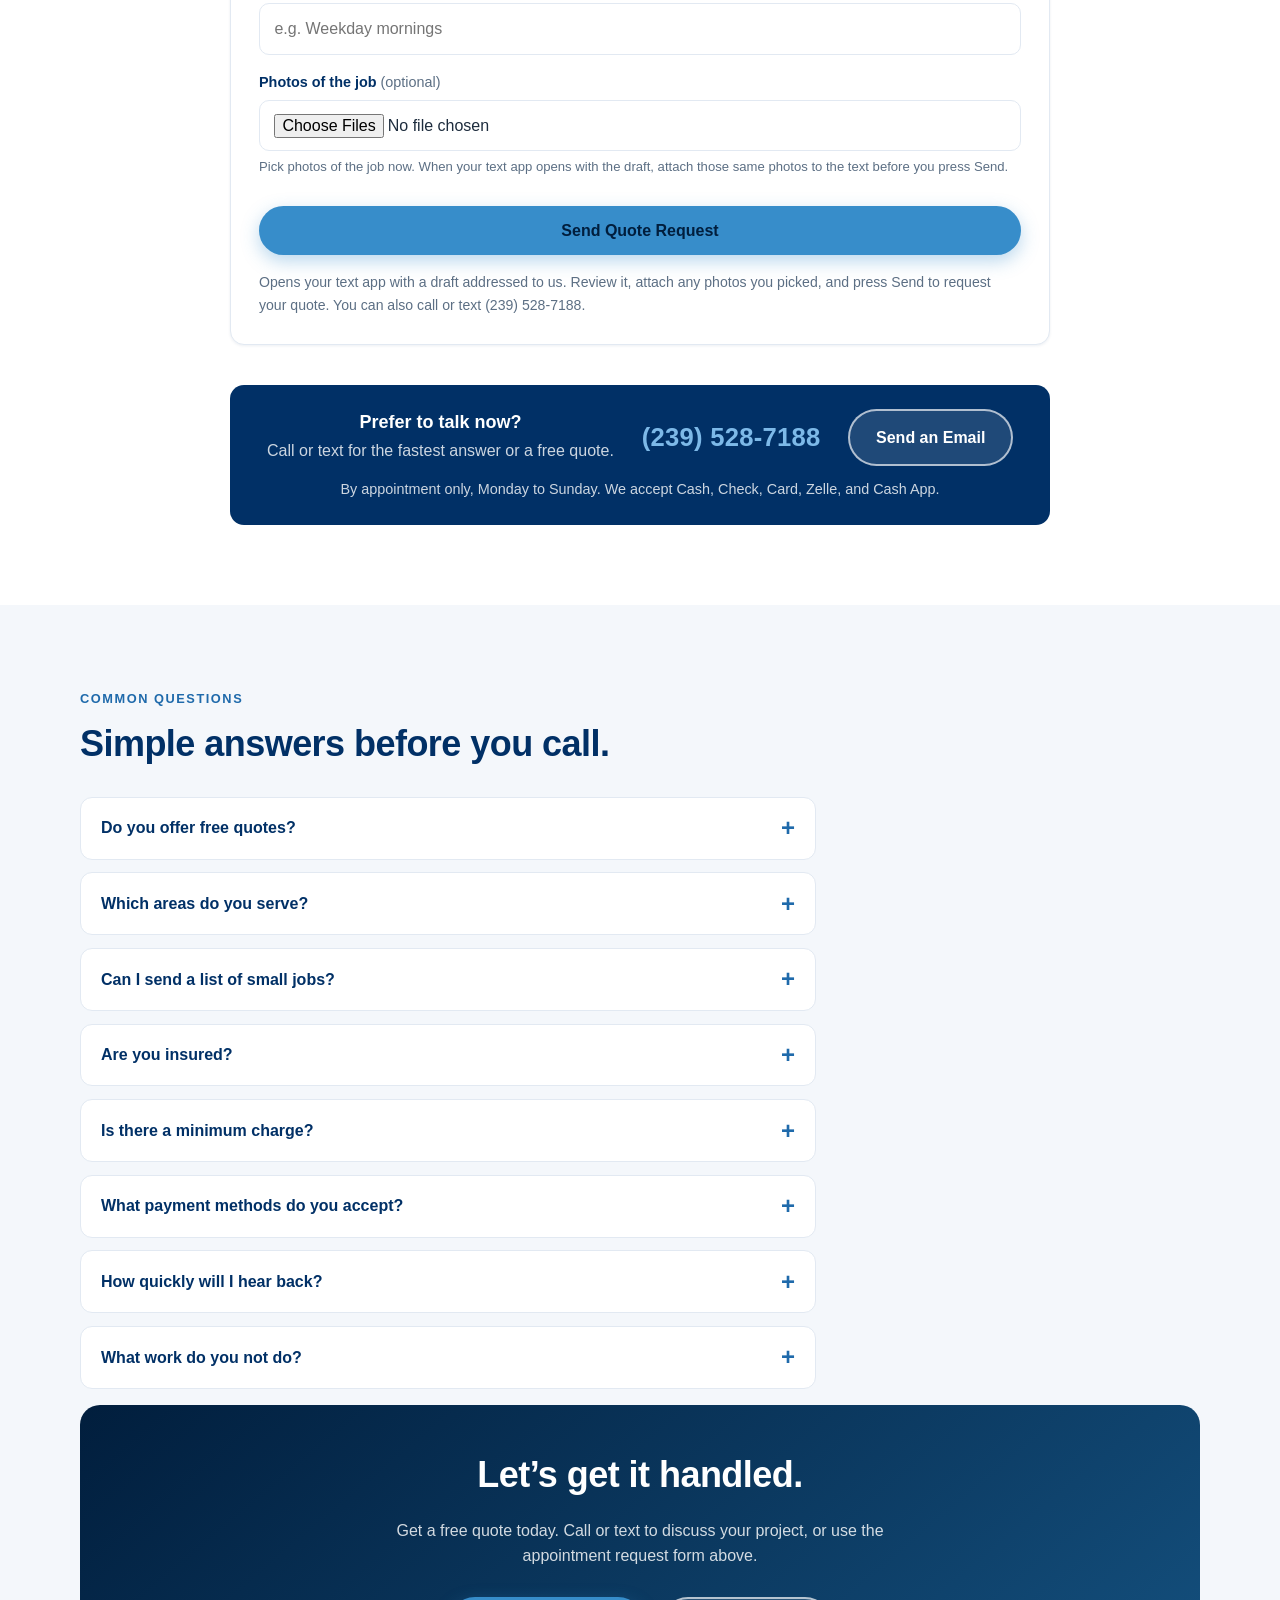
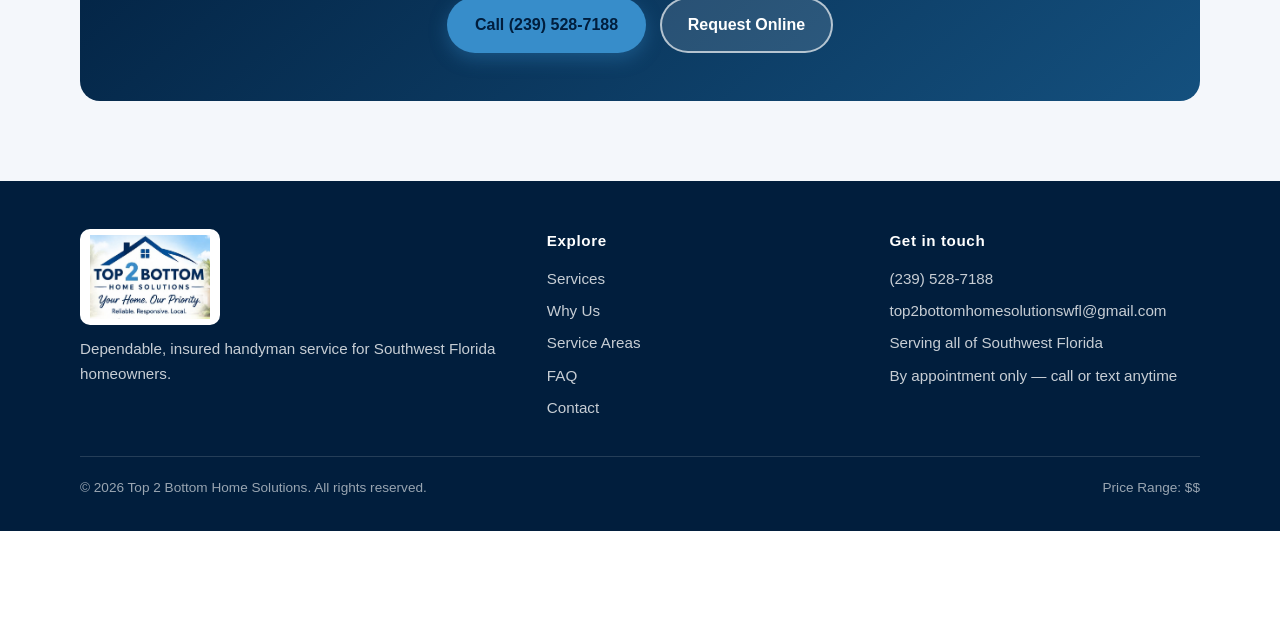
==== commit 3fcd3e18: "Add Matthew Collins family photo to Meet the Owner, replacing the placeholder" ====
--- a/index.html
+++ b/index.html
@@ -6,7 +6,7 @@
   <title>Top 2 Bottom Home Solutions | Handyman in Naples, FL</title>
   <meta name="description" content="Top 2 Bottom Home Solutions offers dependable handyman service across Southwest Florida. Free quotes. Call or text (239) 528-7188.">
   <link rel="icon" type="image/svg+xml" href="assets/images/favicon.svg">
-  <link rel="stylesheet" href="css/styles-v6.css">
+  <link rel="stylesheet" href="css/styles-v7.css">
     <link rel="canonical" href="https://top2bottomhomesolutions.com/">
     <meta property="og:title" content="Top 2 Bottom Home Solutions | Handyman in Naples, FL">
     <meta property="og:description" content="Top 2 Bottom Home Solutions offers dependable handyman service across Southwest Florida. Free quotes. Call or text (239) 528-7188.">
@@ -171,10 +171,7 @@
         <span class="eyebrow">Meet the owner</span>
         <h2>Meet Matthew Collins, owner.</h2>
         <div class="owner-grid">
-          <div class="owner-photo" role="img" aria-label="Owner photo coming soon">
-            <span class="initials" aria-hidden="true">MC</span>
-            <span class="owner-photo-note">Photo coming soon</span>
-          </div>
+          <img class="owner-photo" src="assets/images/matthew-family.jpg" alt="Matthew Collins with his family" width="1100" height="1100">
           <div>
             <p class="lead">&ldquo;I truly believe in honesty, Loyalty, integrity, and constant communication as keys factors in business and life.&rdquo;</p>
             <p>&mdash; Matthew Collins, owner</p>
--- a/css/styles-v7.css
+++ b/css/styles-v7.css
@@ -0,0 +1,673 @@
+/* ============================================================
+   Top 2 Bottom Home Solutions — main stylesheet
+   Mobile-first, pure HTML5/CSS3. No external dependencies.
+   ============================================================ */
+
+:root {
+  --navy: #013066; /* sampled from the client logo roofline/wordmark */
+  --navy-deep: #011e3d;
+  --navy-soft: #14507e;
+  --accent: #378dca; /* sampled from the client logo "2" */
+  --accent-dark: #1f6aab; /* darkened for WCAG AA contrast on white (5.6:1) */
+  --accent-light: #7db9e8; /* lightened for contrast on navy */
+  --bg: #ffffff;
+  --bg-soft: #f4f7fb;
+  --text: #1d2c3d;
+  --muted: #5c6f84;
+  --line: #e2e9f2;
+  --radius: 14px;
+  --shadow-sm: 0 1px 3px rgba(1, 48, 102, 0.08);
+  --shadow-md: 0 10px 30px rgba(1, 48, 102, 0.12);
+  --header-h: 96px;
+  --font: -apple-system, BlinkMacSystemFont, "Segoe UI", Roboto, Helvetica, Arial, sans-serif;
+}
+
+*,
+*::before,
+*::after { box-sizing: border-box; }
+
+html {
+  scroll-behavior: smooth;
+  -webkit-text-size-adjust: 100%;
+}
+
+body {
+  margin: 0;
+  font-family: var(--font);
+  color: var(--text);
+  background: var(--bg);
+  line-height: 1.6;
+  font-size: 1rem;
+  overflow-x: clip;
+  /* Safe space for the fixed Mojo Labs demo banner at the viewport bottom */
+  padding-bottom: 110px;
+}
+
+img, svg { max-width: 100%; height: auto; display: block; }
+
+h1, h2, h3 { line-height: 1.2; margin: 0 0 0.6em; color: var(--navy); text-wrap: balance; }
+h1 { font-size: clamp(2rem, 5.5vw, 3.25rem); letter-spacing: -0.02em; }
+h2 { font-size: clamp(1.5rem, 3.6vw, 2.25rem); letter-spacing: -0.015em; }
+h3 { font-size: 1.125rem; }
+
+p { margin: 0 0 1em; }
+a { color: var(--navy-soft); }
+
+.container {
+  width: min(1120px, 100% - 2.5rem);
+  margin-inline: auto;
+}
+
+section[id] { scroll-margin-top: calc(var(--header-h) + 16px); }
+
+.section { padding: 3.5rem 0; }
+.section--soft { background: var(--bg-soft); }
+
+.eyebrow {
+  display: inline-block;
+  font-size: 0.8rem;
+  font-weight: 700;
+  letter-spacing: 0.12em;
+  text-transform: uppercase;
+  color: var(--accent-dark);
+  margin-bottom: 0.75rem;
+}
+
+.lead { font-size: 1.125rem; color: var(--muted); max-width: 44rem; }
+
+/* ---------- Buttons ---------- */
+.btn {
+  display: inline-flex;
+  align-items: center;
+  justify-content: center;
+  gap: 0.5rem;
+  padding: 0.85rem 1.6rem;
+  border-radius: 999px;
+  font-weight: 700;
+  font-size: 1rem;
+  text-decoration: none;
+  border: 2px solid transparent;
+  cursor: pointer;
+  transition: transform 0.12s ease, box-shadow 0.12s ease, background 0.12s ease;
+  min-height: 48px;
+}
+.btn--primary {
+  background: var(--accent);
+  color: var(--navy-deep);
+  box-shadow: 0 6px 18px rgba(55, 141, 202, 0.35);
+}
+.btn--primary { color: var(--navy-deep); }
+.btn--primary:hover { background: var(--navy); color: #fff; transform: translateY(-1px); }
+.btn--light {
+  background: rgba(255, 255, 255, 0.12);
+  color: #fff;
+  border-color: rgba(255, 255, 255, 0.65);
+}
+.btn--light:hover { background: rgba(255, 255, 255, 0.22); }
+.btn--outline {
+  background: #fff;
+  color: var(--navy);
+  border-color: var(--navy);
+}
+.btn--outline:hover { background: var(--navy); color: #fff; }
+.btn--block { width: 100%; }
+
+/* ---------- Header ---------- */
+.site-header {
+  position: sticky;
+  top: 0;
+  z-index: 50;
+  height: var(--header-h);
+  background: rgba(255, 255, 255, 0.96);
+  backdrop-filter: blur(8px);
+  border-bottom: 1px solid var(--line);
+}
+.site-header.scrolled { box-shadow: var(--shadow-sm); }
+.header-inner {
+  height: var(--header-h);
+  display: flex;
+  align-items: center;
+  justify-content: space-between;
+  gap: 1rem;
+}
+.brand {
+  display: inline-flex;
+  align-items: center;
+  gap: 0.65rem;
+  text-decoration: none;
+  color: var(--navy);
+  font-weight: 800;
+  font-size: 1.05rem;
+  line-height: 1.15;
+}
+.brand img.brand-mark { height: 46px; width: auto; flex: none; object-fit: contain; }
+.brand img.brand-logo { height: 80px; width: auto; flex: none; object-fit: contain; }
+.brand-text { display: flex; flex-direction: column; justify-content: center; line-height: 1.12; }
+.brand-name { font-size: 1.31rem; font-weight: 800; color: var(--navy); letter-spacing: 0.01em; white-space: nowrap; }
+.brand-two { color: var(--accent); }
+.brand-sub { font-size: 0.72rem; font-weight: 700; color: var(--navy); letter-spacing: 3px; white-space: nowrap; margin-top: 3px; }
+.brand small { display: block; font-weight: 600; font-size: 0.72rem; color: var(--muted); letter-spacing: 0.04em; }
+
+.main-nav { display: flex; align-items: center; gap: 0.25rem; }
+.main-nav a {
+  text-decoration: none;
+  color: var(--text);
+  font-weight: 600;
+  font-size: 0.95rem;
+  padding: 0.6rem 0.8rem;
+  border-radius: 8px;
+}
+.main-nav a:hover { background: var(--bg-soft); color: var(--navy); }
+.main-nav .btn { margin-left: 0.5rem; padding: 0.6rem 1.25rem; min-height: 44px; font-size: 0.95rem; }
+
+.nav-toggle {
+  display: none;
+  background: none;
+  border: 1px solid var(--line);
+  border-radius: 10px;
+  width: 46px;
+  height: 46px;
+  cursor: pointer;
+  align-items: center;
+  justify-content: center;
+  flex-direction: column;
+  gap: 5px;
+}
+.nav-toggle span { display: block; width: 22px; height: 2.5px; border-radius: 2px; background: var(--navy); transition: transform 0.2s ease, opacity 0.2s ease; }
+
+/* ---------- Hero ---------- */
+.hero {
+  position: relative;
+  overflow: hidden;
+  color: #fff;
+  /* Dark navy fallback: if the hero photo ever fails to load, the hero
+     still sits on a deep navy background that suits the white text. */
+  background: linear-gradient(160deg, var(--navy) 0%, var(--navy-deep) 100%);
+  padding: 6.5rem 0;
+}
+.hero-bg {
+  position: absolute;
+  inset: 0;
+  width: 100%;
+  height: 100%;
+  object-fit: cover;
+  object-position: center 58%;
+  /* If the photo ever fails to load, hide its alt text so no stray text
+     renders over the dark navy fallback. */
+  color: transparent;
+}
+.hero-shade {
+  position: absolute;
+  inset: 0;
+  /* Dark navy-tinted scrim behind the copy so the white text stays readable
+     over the photo — strongest on the left behind the text, easing off to the
+     right so the photo still shows rich. A gentle vertical wash grounds the
+     top and bottom edges over the brightest parts of the photo. */
+  background:
+    linear-gradient(100deg, rgba(1, 24, 51, 0.9) 0%, rgba(1, 30, 61, 0.8) 45%, rgba(1, 30, 61, 0.48) 72%, rgba(1, 30, 61, 0.24) 100%),
+    linear-gradient(180deg, rgba(1, 24, 51, 0.28) 0%, rgba(1, 24, 51, 0) 35%, rgba(1, 24, 51, 0.38) 100%);
+}
+.hero .container { position: relative; z-index: 1; }
+.hero-copy { max-width: 640px; }
+.hero h1 { color: #fff; }
+.hero .lead { color: rgba(255, 255, 255, 0.92); }
+.hero .eyebrow { color: var(--accent-light); }
+/* Hero-only treatment of the Call button: light outline with white text on
+   the dark scrim. The shared .btn--light stays as-is for the call card and
+   CTA band, which also sit on dark backgrounds. */
+.hero .btn--light {
+  background: rgba(255, 255, 255, 0.1);
+  color: #fff;
+  border-color: rgba(255, 255, 255, 0.85);
+}
+.hero .btn--light:hover { background: rgba(255, 255, 255, 0.24); color: #fff; border-color: #fff; }
+.hero-actions { display: flex; flex-wrap: wrap; gap: 0.9rem; margin: 1.75rem 0 1.5rem; }
+
+.trust-chips { display: flex; flex-wrap: wrap; gap: 0.6rem; list-style: none; margin: 0; padding: 0; }
+.trust-chips li {
+  display: inline-flex;
+  align-items: center;
+  gap: 0.45rem;
+  font-size: 0.9rem;
+  font-weight: 600;
+  color: #fff;
+  background: rgba(1, 30, 61, 0.55);
+  border: 1px solid rgba(255, 255, 255, 0.45);
+  padding: 0.45rem 0.9rem;
+  border-radius: 999px;
+}
+.trust-chips svg { width: 16px; height: 16px; flex: none; stroke: var(--accent-light); }
+
+/* ---------- Photos ---------- */
+.area-photo {
+  display: block;
+  width: 100%;
+  height: 180px;
+  object-fit: cover;
+  border-radius: 10px;
+  margin-bottom: 1rem;
+}
+.quote-grid { display: grid; grid-template-columns: 1fr; gap: 2rem; margin-top: 2rem; align-items: start; }
+.quote-photo { margin: 0; }
+.quote-photo img {
+  display: block;
+  width: 100%;
+  height: auto;
+  border-radius: var(--radius);
+  box-shadow: var(--shadow-md);
+}
+
+/* ---------- Services grid ---------- */
+.services-grid {
+  display: grid;
+  grid-template-columns: 1fr;
+  gap: 1.1rem;
+  margin-top: 2rem;
+}
+.service-card {
+  background: #fff;
+  border: 1px solid var(--line);
+  border-radius: var(--radius);
+  padding: 1.5rem;
+  box-shadow: var(--shadow-sm);
+  transition: transform 0.15s ease, box-shadow 0.15s ease;
+}
+.service-card:hover { transform: translateY(-3px); box-shadow: var(--shadow-md); }
+.service-photo {
+  display: block;
+  width: 100%;
+  height: 170px;
+  object-fit: cover;
+  border-radius: 10px;
+  margin-bottom: 1rem;
+}
+.service-card h3 { margin-bottom: 0.4rem; }
+.service-card p { margin: 0; color: var(--muted); font-size: 0.96rem; }
+.fine-print { margin-top: 1.5rem; font-size: 0.95rem; color: #3d4f61; max-width: 60rem; }
+
+/* ---------- Split / why us ---------- */
+.split { display: grid; grid-template-columns: 1fr; gap: 2rem; align-items: stretch; }
+.check-list { list-style: none; margin: 1.25rem 0 0; padding: 0; display: grid; gap: 0.8rem; }
+.check-list li { display: flex; gap: 0.7rem; align-items: flex-start; font-weight: 600; }
+.check-list svg { width: 22px; height: 22px; flex: none; margin-top: 2px; }
+.panel {
+  background: var(--navy);
+  color: #fff;
+  border-radius: var(--radius);
+  padding: 1.75rem;
+  box-shadow: var(--shadow-md);
+  display: flex;
+  flex-direction: column;
+  height: 100%;
+}
+.panel h3 { color: #fff; margin-bottom: 0.5rem; }
+.panel p { color: rgba(255, 255, 255, 0.82); font-size: 0.96rem; margin-bottom: 1.25rem; }
+.panel .btn { margin-top: auto; align-self: flex-start; }
+
+/* ---------- Areas (borderless, distinct from service cards) ---------- */
+.areas-grid { display: grid; grid-template-columns: 1fr; gap: 1.75rem; margin-top: 2rem; }
+.area-card {
+  border: none;
+  border-radius: 0;
+  padding: 0;
+  background: transparent;
+}
+.area-card .area-photo { height: 200px; border-radius: var(--radius); box-shadow: var(--shadow-sm); }
+.area-card h3 { display: flex; align-items: center; gap: 0.55rem; margin-bottom: 0.35rem; }
+.area-card h3 svg { width: 20px; height: 20px; stroke: var(--accent-dark); }
+.area-card p { margin: 0; color: var(--muted); font-size: 0.96rem; }
+
+/* ---------- How it works ---------- */
+.how-it-works { margin-top: 3rem; }
+.how-it-works h3 { margin-bottom: 1.25rem; }
+.steps { list-style: none; counter-reset: step; margin: 0; padding: 0; display: grid; gap: 1rem; }
+.step {
+  counter-increment: step;
+  position: relative;
+  background: #fff;
+  border: 1px solid var(--line);
+  border-radius: var(--radius);
+  padding: 1.4rem;
+  box-shadow: var(--shadow-sm);
+  overflow: hidden;
+  transition: transform 0.15s ease, box-shadow 0.15s ease;
+}
+.step:hover { transform: translateY(-3px); box-shadow: var(--shadow-md); }
+.step::before {
+  content: "0" counter(step);
+  display: block;
+  font-size: 2.6rem;
+  font-weight: 800;
+  line-height: 1;
+  letter-spacing: 0.01em;
+  color: var(--accent);
+  opacity: 0.35;
+  margin-bottom: 0.6rem;
+}
+.step strong { display: block; color: var(--navy); font-size: 1.05rem; margin-bottom: 0.25rem; }
+.step p { margin: 0; color: var(--muted); font-size: 0.95rem; }
+
+/* ---------- Owner ---------- */
+.owner-grid { display: grid; grid-template-columns: 1fr; gap: 1.75rem; align-items: center; margin-top: 1.5rem; }
+.owner-photo {
+  width: 100%;
+  max-width: 280px;
+  aspect-ratio: 1;
+  border-radius: var(--radius);
+  object-fit: cover;
+  display: block;
+  box-shadow: var(--shadow-sm);
+}
+
+/* ---------- Booking / form ---------- */
+.booking-wrap { display: flex; flex-direction: column; gap: 2rem; max-width: 820px; margin-left: auto; margin-right: auto; }
+.call-card {
+  background: var(--navy);
+  border-radius: var(--radius);
+  padding: 1.5rem 1.75rem;
+  color: #fff;
+  text-align: center;
+  display: flex;
+  flex-wrap: wrap;
+  align-items: center;
+  justify-content: center;
+  gap: 0.5rem 1.75rem;
+}
+.call-main h3 { margin: 0 0 0.25rem; }
+.call-main p { margin: 0; }
+.call-card .call-fine { flex: 1 1 100%; margin: 0.25rem 0 0; font-size: 0.9rem; }
+.call-card h3 { color: #fff; }
+.call-card p { color: rgba(255, 255, 255, 0.8); }
+.call-card .phone {
+  display: inline-block;
+  font-size: 1.6rem;
+  font-weight: 800;
+  color: var(--accent-light);
+  text-decoration: none;
+  margin: 0;
+  letter-spacing: 0.01em;
+}
+.call-card .phone:hover { text-decoration: underline; }
+
+.quote-form {
+  background: #fff;
+  border: 1px solid var(--line);
+  border-radius: var(--radius);
+  padding: 1.75rem;
+  box-shadow: var(--shadow-sm);
+  display: grid;
+  gap: 1rem;
+}
+.form-row { display: grid; grid-template-columns: 1fr; gap: 1rem; }
+.field label { display: block; font-weight: 700; font-size: 0.9rem; margin-bottom: 0.35rem; color: var(--navy); }
+.field input,
+.field select,
+.field textarea {
+  width: 100%;
+  font: inherit;
+  padding: 0.75rem 0.9rem;
+  border: 1.5px solid var(--line);
+  border-radius: 10px;
+  background: #fff;
+  color: var(--text);
+}
+.field textarea { min-height: 110px; resize: vertical; }
+.field input:focus,
+.field select:focus,
+.field textarea:focus {
+  outline: none;
+  border-color: var(--accent-dark);
+  box-shadow: 0 0 0 3px rgba(55, 141, 202, 0.28);
+}
+.field .hint { font-size: 0.82rem; color: var(--muted); margin-top: 0.3rem; }
+.field .error { display: none; font-size: 0.82rem; color: #b42318; margin-top: 0.3rem; font-weight: 600; }
+.field.invalid input,
+.field.invalid textarea { border-color: #b42318; }
+.field.invalid .error { display: block; }
+.form-note { font-size: 0.88rem; color: var(--muted); margin: 0; }
+
+/* ---------- FAQ ---------- */
+.faq { display: grid; gap: 0.8rem; margin-top: 2rem; max-width: 46rem; }
+.faq details {
+  border: 1px solid var(--line);
+  border-radius: 12px;
+  background: #fff;
+  padding: 0;
+  overflow: hidden;
+}
+.faq summary {
+  cursor: pointer;
+  list-style: none;
+  padding: 1.1rem 1.25rem;
+  font-weight: 700;
+  color: var(--navy);
+  display: flex;
+  justify-content: space-between;
+  align-items: center;
+  gap: 1rem;
+}
+.faq summary::-webkit-details-marker { display: none; }
+.faq summary::after {
+  content: "+";
+  font-size: 1.5rem;
+  line-height: 1;
+  color: var(--accent-dark);
+  flex: none;
+  transition: transform 0.2s ease;
+}
+.faq details[open] summary::after { transform: rotate(45deg); }
+.faq .answer { padding: 0 1.25rem 1.25rem; color: var(--muted); }
+.faq .answer p { margin: 0; }
+
+/* ---------- CTA band ---------- */
+.cta-band {
+  background: linear-gradient(140deg, var(--navy-deep), var(--navy-soft));
+  border-radius: calc(var(--radius) + 6px);
+  color: #fff;
+  text-align: center;
+  padding: 3rem 1.5rem;
+  margin-top: 1rem;
+}
+.cta-band h2 { color: #fff; }
+.cta-band p { color: rgba(255, 255, 255, 0.82); max-width: 36rem; margin-inline: auto; }
+.cta-band .hero-actions { justify-content: center; margin-bottom: 0; }
+
+/* ---------- Contact cards ---------- */
+.contact-grid { display: grid; grid-template-columns: 1fr; gap: 1.1rem; margin-top: 2rem; }
+.contact-card {
+  border: 1px solid var(--line);
+  border-radius: var(--radius);
+  padding: 1.5rem;
+  background: #fff;
+  text-align: center;
+}
+.contact-card .icon {
+  width: 52px; height: 52px; border-radius: 50%;
+  background: rgba(55, 141, 202, 0.14);
+  display: inline-flex; align-items: center; justify-content: center;
+  margin-bottom: 0.9rem;
+}
+.contact-card .icon svg { width: 26px; height: 26px; stroke: var(--accent-dark); }
+.contact-card h3 { margin-bottom: 0.3rem; }
+.contact-card p { color: var(--muted); font-size: 0.96rem; margin-bottom: 0.75rem; }
+.contact-card a.big { font-size: 1.15rem; font-weight: 800; color: var(--navy); text-decoration: none; }
+.contact-card a.big:hover { color: var(--accent-dark); text-decoration: underline; }
+
+/* ---------- Footer ---------- */
+.site-footer {
+  background: var(--navy-deep);
+  color: rgba(255, 255, 255, 0.78);
+  padding: 3rem 0 2rem;
+  font-size: 0.95rem;
+}
+.footer-grid { display: grid; grid-template-columns: 1fr; gap: 2rem; }
+.footer-brand { display: flex; align-items: center; gap: 0.65rem; color: #fff; font-weight: 800; margin-bottom: 0.75rem; }
+.footer-logo-plate { display: inline-flex; background: #fff; border-radius: 10px; padding: 6px 10px; }
+.footer-logo-plate img { height: 84px; width: auto; }
+.site-footer h4 { color: #fff; font-size: 0.95rem; margin: 0 0 0.8rem; letter-spacing: 0.04em; }
+.footer-links { list-style: none; margin: 0; padding: 0; display: grid; gap: 0.5rem; }
+.footer-links a { color: rgba(255, 255, 255, 0.78); text-decoration: none; }
+.footer-links a:hover { color: var(--accent-light); text-decoration: underline; }
+.footer-bottom {
+  margin-top: 2.25rem;
+  padding-top: 1.25rem;
+  border-top: 1px solid rgba(255, 255, 255, 0.14);
+  display: flex;
+  flex-wrap: wrap;
+  gap: 0.5rem 1.5rem;
+  justify-content: space-between;
+  font-size: 0.85rem;
+  color: rgba(255, 255, 255, 0.6);
+}
+
+/* ---------- Responsive ---------- */
+@media (min-width: 640px) {
+  .services-grid { grid-template-columns: repeat(2, 1fr); }
+  .areas-grid { grid-template-columns: repeat(3, 1fr); }
+  .form-row { grid-template-columns: 1fr 1fr; }
+  .contact-grid { grid-template-columns: repeat(2, 1fr); }
+  .footer-grid { grid-template-columns: 1.4fr 1fr 1fr; }
+}
+
+@media (min-width: 900px) {
+  .section { padding: 5rem 0; }
+  .services-grid { grid-template-columns: repeat(3, 1fr); }
+  .steps { grid-template-columns: repeat(3, 1fr); }
+  .owner-grid { grid-template-columns: 280px 1fr; gap: 2.5rem; }
+  .split { grid-template-columns: 1.1fr 0.9fr; gap: 3rem; }
+  .booking-wrap { gap: 2.5rem; }
+  .contact-grid { grid-template-columns: repeat(4, 1fr); }
+  .hero { padding: 8rem 0; }
+  .quote-grid { grid-template-columns: 1fr 300px; gap: 2.5rem; }
+}
+
+/* Mobile nav: collapse under 860px */
+@media (max-width: 859px) {
+  .nav-toggle { display: inline-flex; }
+  .main-nav {
+    position: absolute;
+    top: var(--header-h);
+    left: 0;
+    right: 0;
+    background: #fff;
+    flex-direction: column;
+    align-items: stretch;
+    gap: 0;
+    padding: 0.75rem 1.25rem 1.25rem;
+    border-bottom: 1px solid var(--line);
+    box-shadow: var(--shadow-md);
+    display: none;
+  }
+  .main-nav.open { display: flex; }
+  .main-nav a { padding: 0.85rem 0.5rem; border-bottom: 1px solid var(--bg-soft); font-size: 1.02rem; }
+  .main-nav .btn { margin: 0.9rem 0 0; }
+  .nav-toggle[aria-expanded="true"] span:nth-child(1) { transform: translateY(7.5px) rotate(45deg); }
+  .nav-toggle[aria-expanded="true"] span:nth-child(2) { opacity: 0; }
+  .nav-toggle[aria-expanded="true"] span:nth-child(3) { transform: translateY(-7.5px) rotate(-45deg); }
+  .site-header { position: sticky; }
+}
+
+/* Mojo Labs demo banner safe space — phones get a slightly smaller reserve */
+@media (max-width: 720px) {
+  body { padding-bottom: 84px; }
+  .section { padding: 2.75rem 0; }
+  .hero { padding: 4.25rem 0 3rem; }
+  /* On mobile the copy spans the full width, so the dark scrim stays strong
+     top to bottom instead of fading across, keeping the white text readable
+     over the whole photo. */
+  .hero-shade { background: linear-gradient(180deg, rgba(1, 24, 51, 0.82) 0%, rgba(1, 30, 61, 0.78) 100%); }
+  .hero-actions .btn { flex: 1 1 100%; }
+}
+
+@media (prefers-reduced-motion: reduce) {
+  html { scroll-behavior: auto; }
+  *, *::before, *::after { transition: none !important; }
+}
+
+/* ---------- Chatbot ---------- */
+.sr-only { position: absolute; width: 1px; height: 1px; padding: 0; margin: -1px; overflow: hidden; clip: rect(0 0 0 0); white-space: nowrap; border: 0; }
+.chat-widget { position: fixed; right: 1.1rem; bottom: 1.1rem; z-index: 90; display: flex; flex-direction: column; align-items: flex-end; gap: 0.75rem; }
+.chat-launcher {
+  display: inline-flex; align-items: center; gap: 0.5rem;
+  background: var(--navy); color: #fff; border: none; cursor: pointer;
+  font: inherit; font-weight: 700; font-size: 0.98rem;
+  padding: 0.85rem 1.3rem; border-radius: 999px;
+  box-shadow: var(--shadow-md);
+  transition: transform 0.12s ease, background 0.12s ease;
+}
+.chat-launcher:hover { background: var(--accent-dark); transform: translateY(-1px); }
+.chat-launcher svg { width: 22px; height: 22px; }
+.chat-panel {
+  display: flex; flex-direction: column;
+  width: min(370px, calc(100vw - 2rem));
+  height: min(560px, calc(100dvh - 7.5rem));
+  background: #fff; border: 1px solid var(--line); border-radius: 16px;
+  box-shadow: var(--shadow-md);
+  overflow: hidden;
+}
+.chat-panel[hidden] { display: none; }
+.chat-head {
+  display: flex; align-items: flex-start; justify-content: space-between; gap: 1rem;
+  background: var(--navy); color: #fff; padding: 0.9rem 1.1rem;
+  flex: 0 0 auto;
+}
+.chat-head strong { display: block; font-size: 1rem; line-height: 1.25; }
+.chat-head span { display: block; font-size: 0.82rem; color: var(--accent-light); font-weight: 600; }
+.chat-close { background: none; border: none; color: #fff; font-size: 1.5rem; line-height: 1; cursor: pointer; padding: 0.1rem 0.3rem; }
+.chat-log {
+  flex: 1 1 auto; overflow-y: auto; overscroll-behavior: contain;
+  padding: 1rem; display: flex; flex-direction: column; gap: 0.55rem;
+}
+.msg {
+  margin: 0; max-width: 86%;
+  padding: 0.6rem 0.8rem; border-radius: 14px;
+  font-size: 0.93rem; line-height: 1.45;
+  white-space: pre-wrap; overflow-wrap: break-word;
+}
+.msg--bot { align-self: flex-start; background: var(--bg-soft); border: 1px solid var(--line); border-bottom-left-radius: 4px; }
+.msg--user { align-self: flex-end; background: var(--navy); color: #fff; border-bottom-right-radius: 4px; }
+.chat-actions { align-self: stretch; display: flex; flex-direction: column; gap: 0.5rem; padding: 0.15rem 0; }
+.chat-actions .btn { text-align: center; }
+.chat-typing {
+  align-self: flex-start; display: inline-flex; gap: 5px; align-items: center;
+  background: var(--bg-soft); border: 1px solid var(--line);
+  border-radius: 14px; border-bottom-left-radius: 4px; padding: 0.7rem 0.85rem;
+}
+.chat-typing span { width: 7px; height: 7px; border-radius: 50%; background: #9db8cc; animation: chatblink 1.1s infinite; }
+.chat-typing span:nth-child(2) { animation-delay: 0.18s; }
+.chat-typing span:nth-child(3) { animation-delay: 0.36s; }
+@keyframes chatblink { 0%, 80%, 100% { opacity: 0.35; } 40% { opacity: 1; } }
+.chat-chips {
+  flex: 0 0 auto; display: flex; flex-wrap: wrap; gap: 0.45rem;
+  padding: 0.6rem 0.8rem; border-top: 1px solid var(--line); background: #fff;
+}
+.chip {
+  border: 1px solid var(--accent-dark); color: var(--accent-dark); background: #eef5fb;
+  border-radius: 999px; padding: 0.42rem 0.8rem;
+  font: inherit; font-size: 0.85rem; font-weight: 600; cursor: pointer;
+}
+.chip:hover { background: var(--navy); border-color: var(--navy); color: #fff; }
+.chat-inputbar {
+  flex: 0 0 auto; display: flex; gap: 0.5rem;
+  padding: 0.65rem 0.8rem 0.8rem; border-top: 1px solid var(--line); background: #fff;
+}
+.chat-inputbar input {
+  flex: 1 1 auto; min-width: 0; font: inherit; font-size: 0.95rem;
+  padding: 0.6rem 0.85rem; border: 1px solid var(--line); border-radius: 999px;
+}
+.chat-inputbar input:focus { outline: 2px solid var(--accent); outline-offset: 1px; }
+.chat-send {
+  flex: 0 0 auto; background: var(--accent-dark); color: #fff; border: none; cursor: pointer;
+  font: inherit; font-weight: 700; font-size: 0.95rem;
+  padding: 0.6rem 1.05rem; border-radius: 999px;
+}
+.chat-send:hover { background: var(--navy); }
+@media (max-width: 720px) {
+  :root { --header-h: 80px; }
+  .brand img.brand-mark { height: 34px; max-width: 36vw; object-fit: contain; }
+  .brand img.brand-logo { height: 64px; max-width: 70vw; object-fit: contain; }
+  .brand-name { font-size: 1.05rem; }
+  .brand-sub { font-size: 0.62rem; letter-spacing: 2.4px; margin-top: 2px; }
+  .chat-widget { right: 0.9rem; bottom: 0.9rem; }
+  .chat-panel { width: calc(100vw - 1.8rem); height: min(520px, calc(100dvh - 7rem)); }
+}
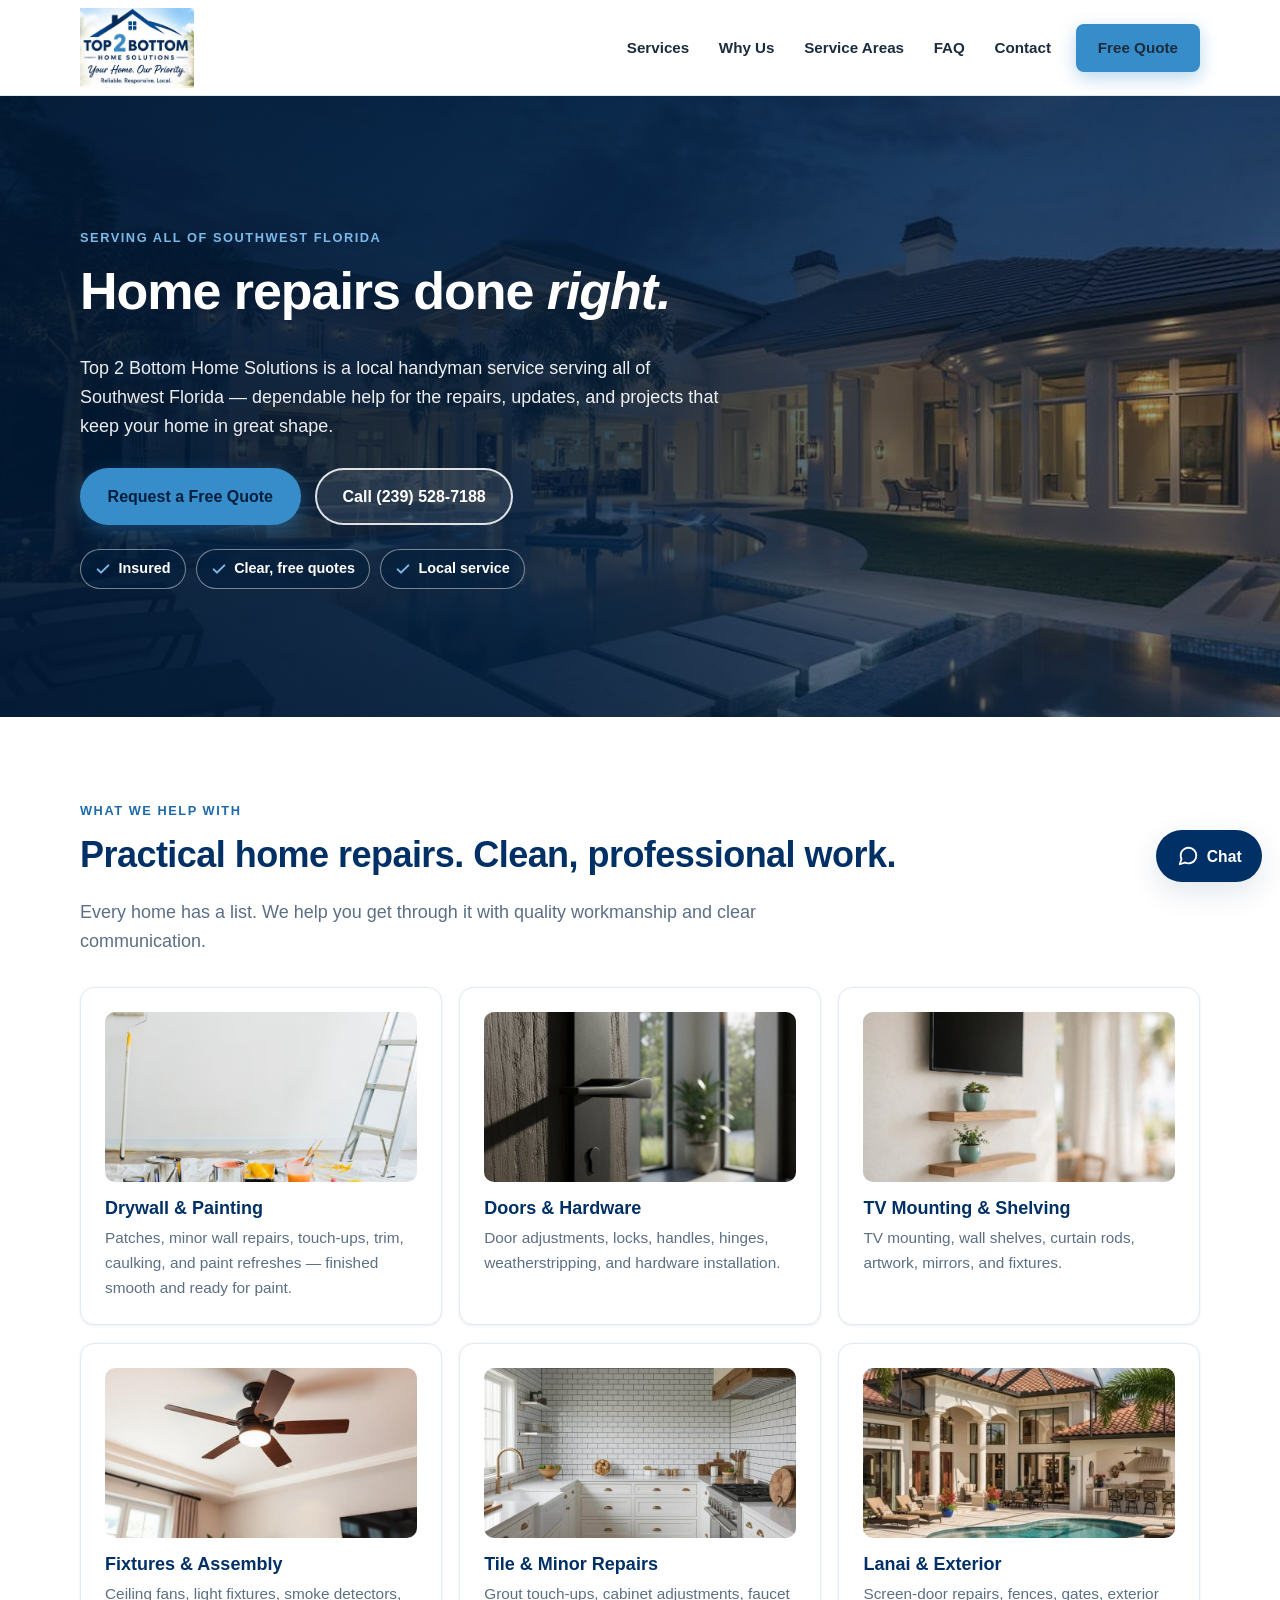
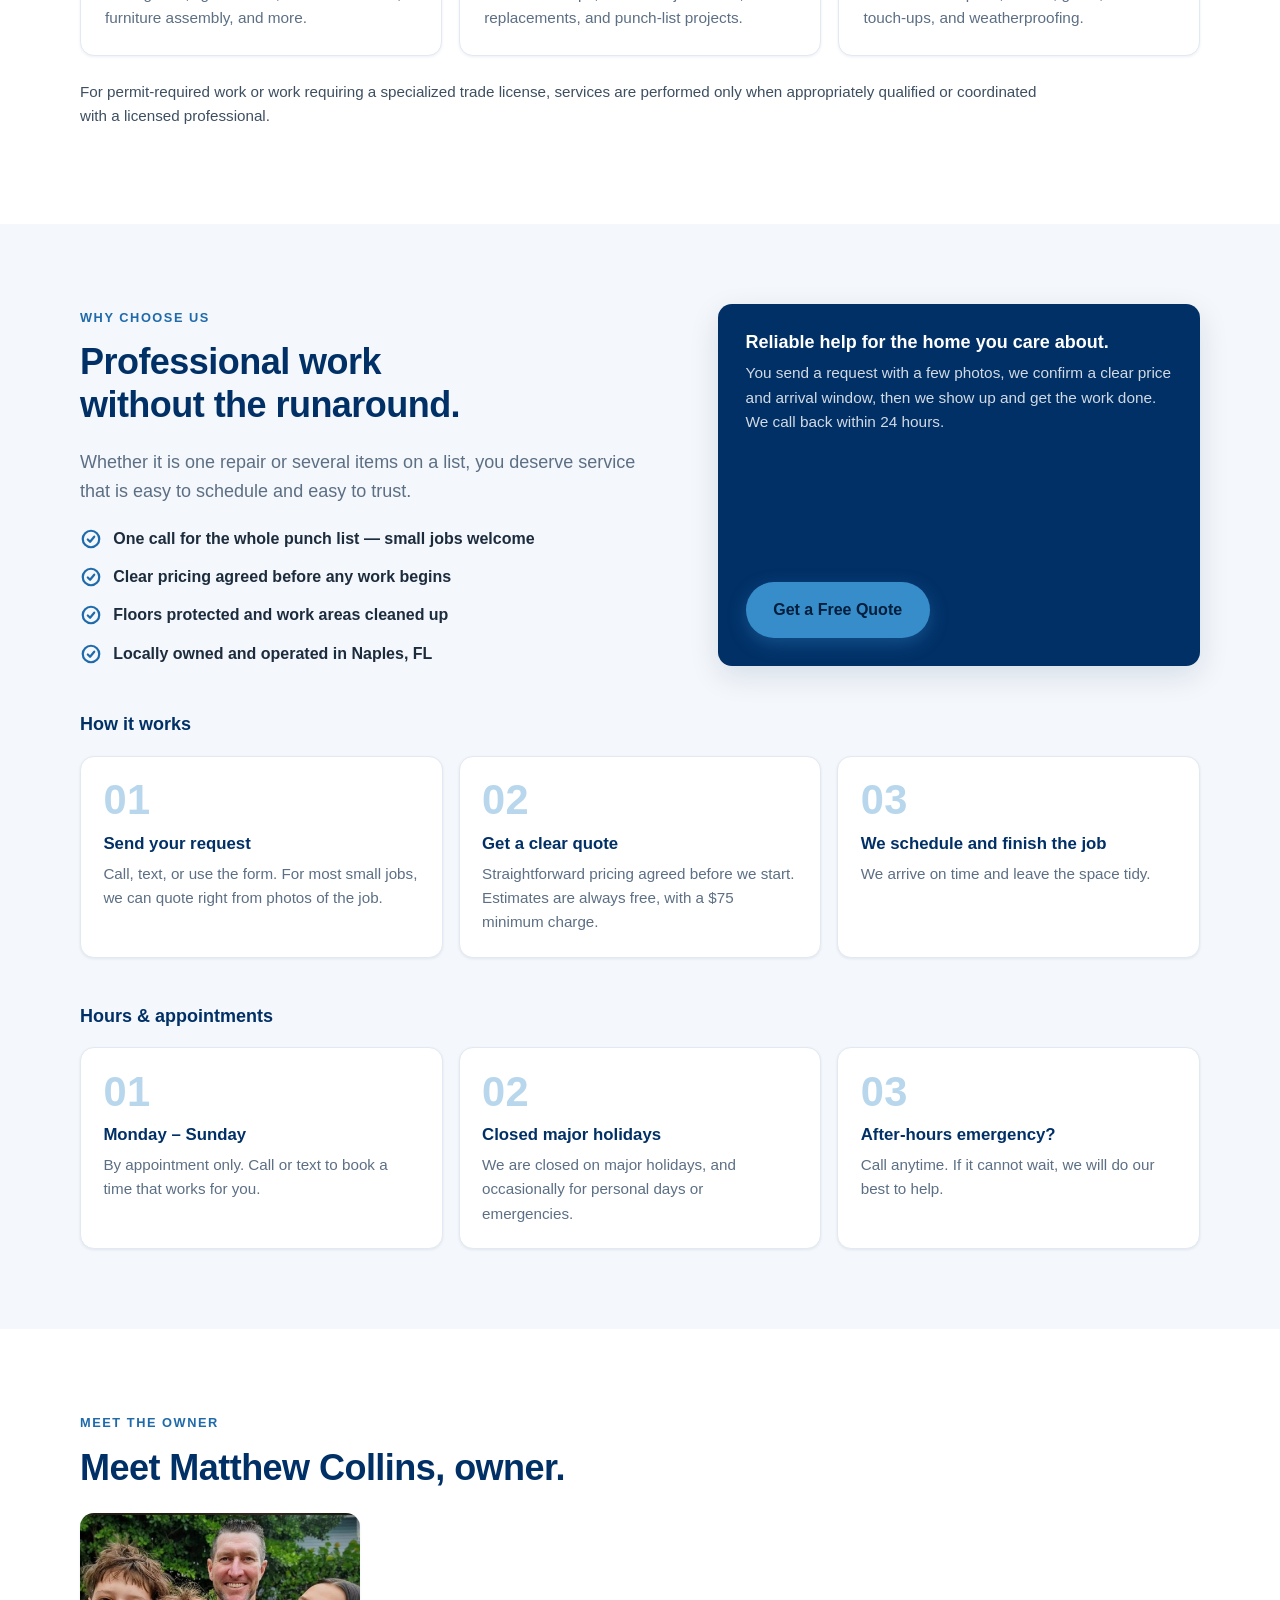
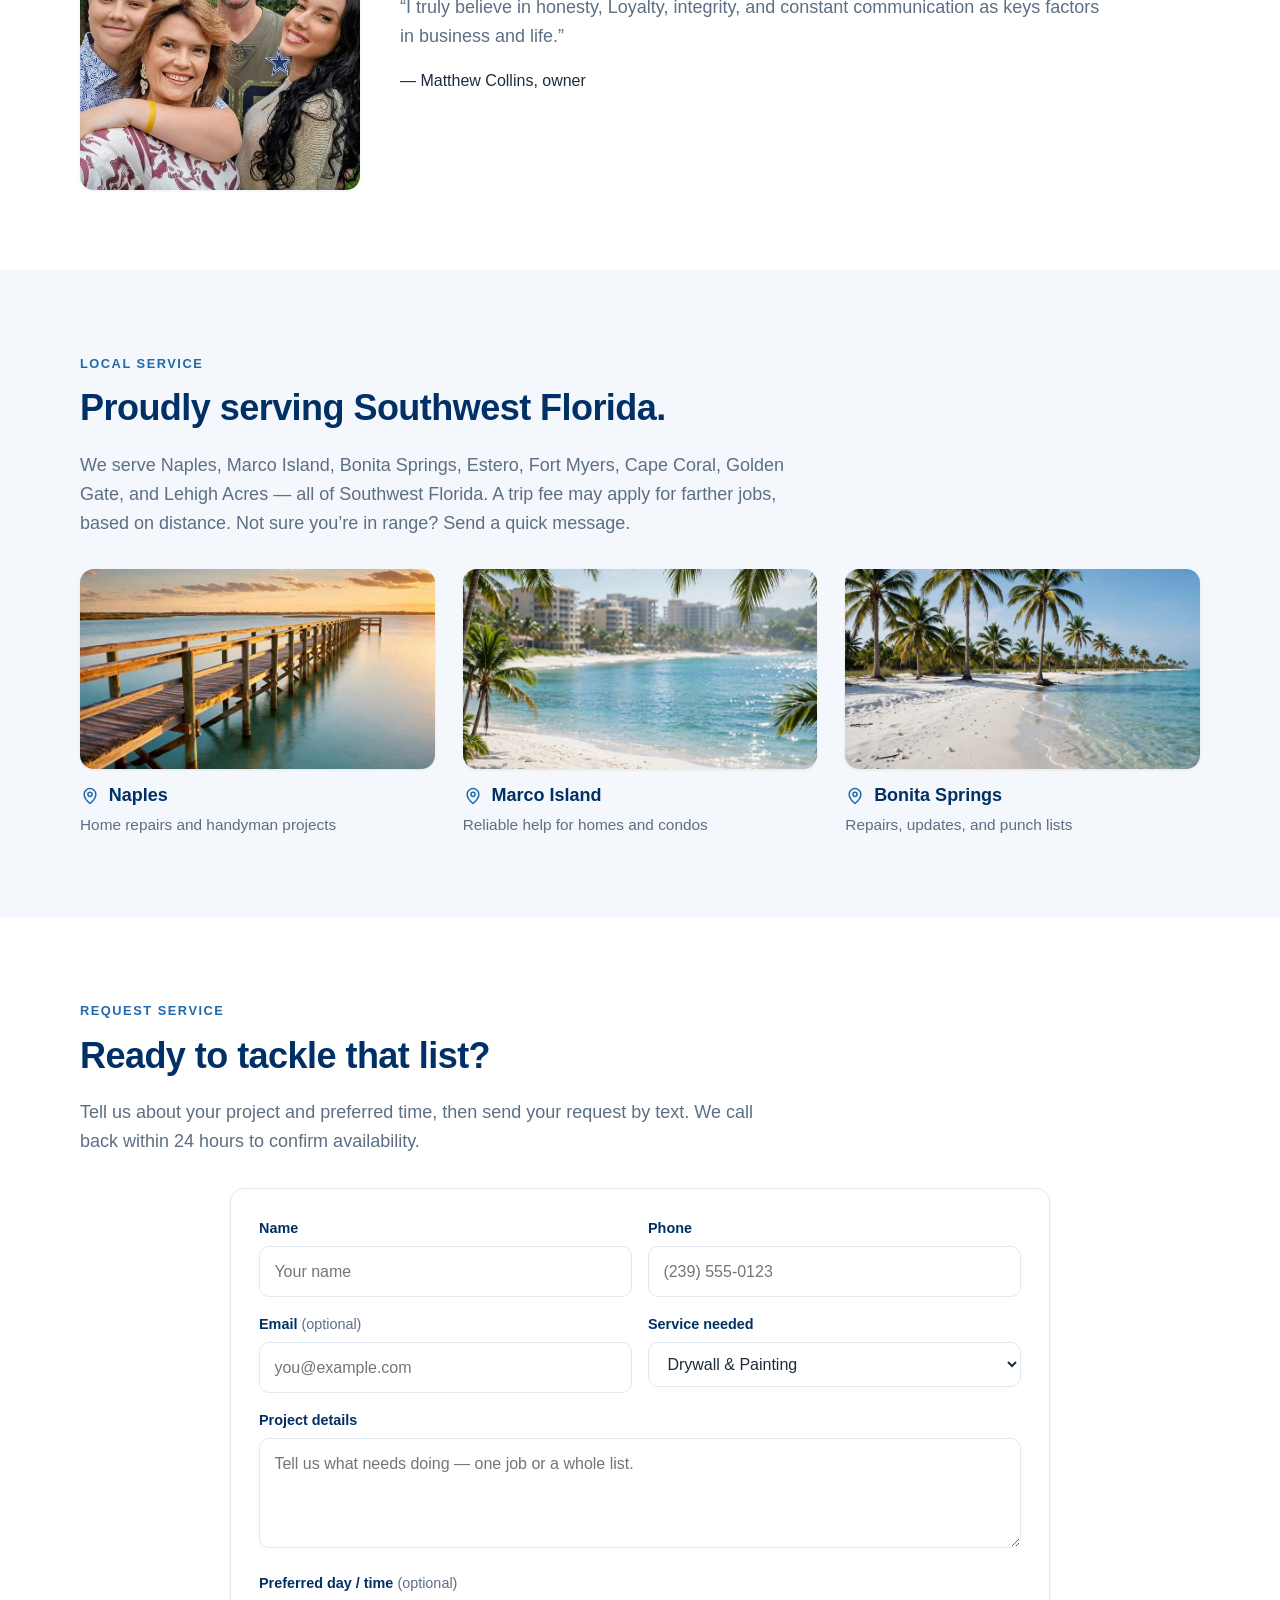
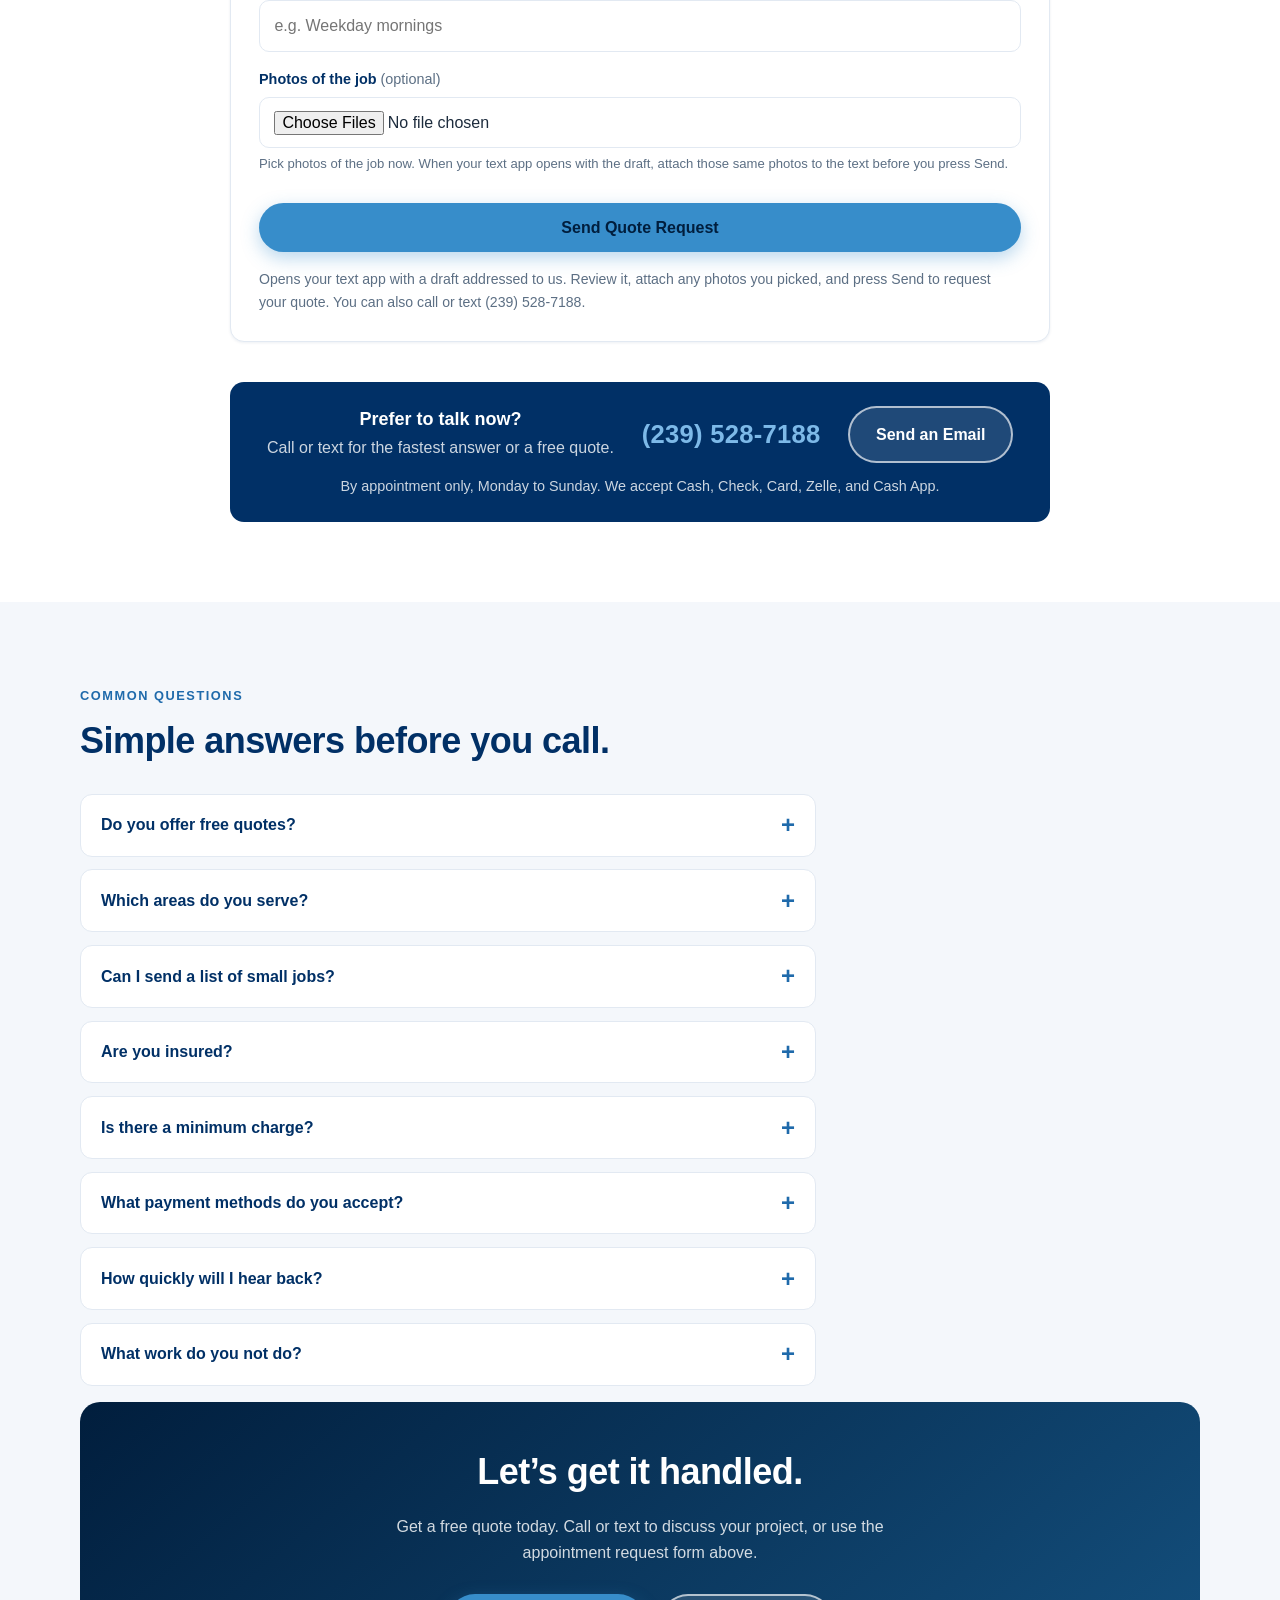
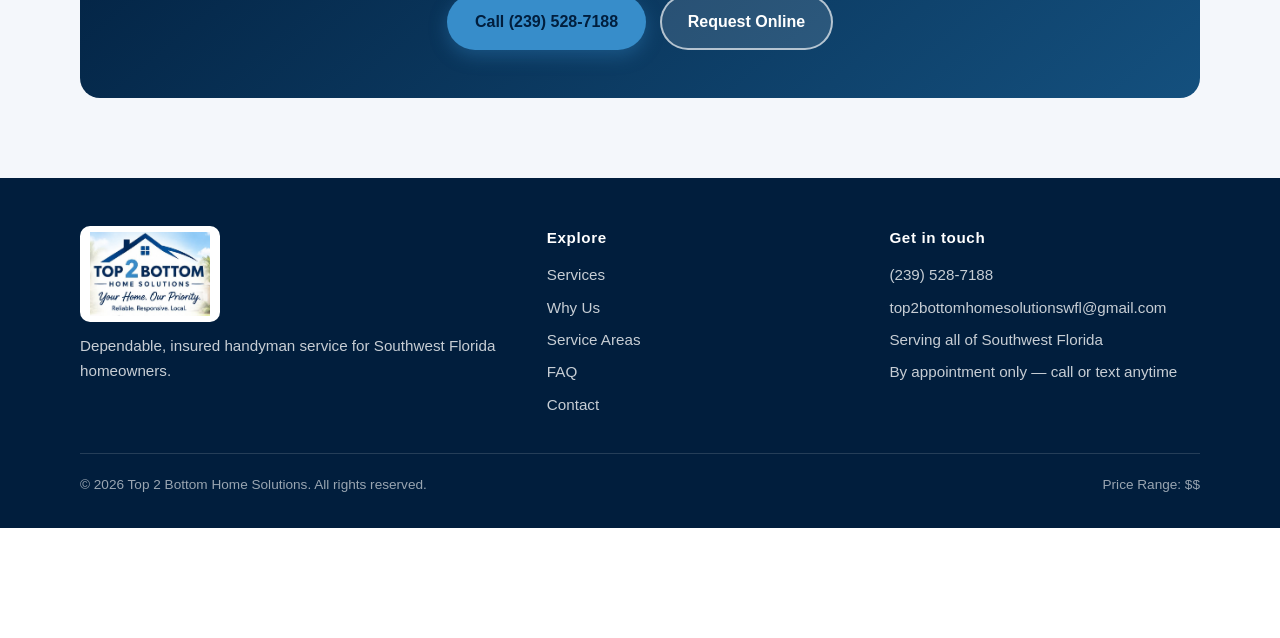
==== commit 0c974dff: "Owner photo: use the full uncropped family photo at natural proportions so no one is cut off" ====
--- a/index.html
+++ b/index.html
@@ -6,7 +6,7 @@
   <title>Top 2 Bottom Home Solutions | Handyman in Naples, FL</title>
   <meta name="description" content="Top 2 Bottom Home Solutions offers dependable handyman service across Southwest Florida. Free quotes. Call or text (239) 528-7188.">
   <link rel="icon" type="image/svg+xml" href="assets/images/favicon.svg">
-  <link rel="stylesheet" href="css/styles-v7.css">
+  <link rel="stylesheet" href="css/styles-v8.css">
     <link rel="canonical" href="https://top2bottomhomesolutions.com/">
     <meta property="og:title" content="Top 2 Bottom Home Solutions | Handyman in Naples, FL">
     <meta property="og:description" content="Top 2 Bottom Home Solutions offers dependable handyman service across Southwest Florida. Free quotes. Call or text (239) 528-7188.">
@@ -171,7 +171,7 @@
         <span class="eyebrow">Meet the owner</span>
         <h2>Meet Matthew Collins, owner.</h2>
         <div class="owner-grid">
-          <img class="owner-photo" src="assets/images/matthew-family.jpg" alt="Matthew Collins with his family" width="1100" height="1100">
+          <img class="owner-photo" src="assets/images/matthew-family-full.jpg" alt="Matthew Collins with his family" width="1000" height="989">
           <div>
             <p class="lead">&ldquo;I truly believe in honesty, Loyalty, integrity, and constant communication as keys factors in business and life.&rdquo;</p>
             <p>&mdash; Matthew Collins, owner</p>
--- a/css/styles-v8.css
+++ b/css/styles-v8.css
@@ -0,0 +1,672 @@
+/* ============================================================
+   Top 2 Bottom Home Solutions — main stylesheet
+   Mobile-first, pure HTML5/CSS3. No external dependencies.
+   ============================================================ */
+
+:root {
+  --navy: #013066; /* sampled from the client logo roofline/wordmark */
+  --navy-deep: #011e3d;
+  --navy-soft: #14507e;
+  --accent: #378dca; /* sampled from the client logo "2" */
+  --accent-dark: #1f6aab; /* darkened for WCAG AA contrast on white (5.6:1) */
+  --accent-light: #7db9e8; /* lightened for contrast on navy */
+  --bg: #ffffff;
+  --bg-soft: #f4f7fb;
+  --text: #1d2c3d;
+  --muted: #5c6f84;
+  --line: #e2e9f2;
+  --radius: 14px;
+  --shadow-sm: 0 1px 3px rgba(1, 48, 102, 0.08);
+  --shadow-md: 0 10px 30px rgba(1, 48, 102, 0.12);
+  --header-h: 96px;
+  --font: -apple-system, BlinkMacSystemFont, "Segoe UI", Roboto, Helvetica, Arial, sans-serif;
+}
+
+*,
+*::before,
+*::after { box-sizing: border-box; }
+
+html {
+  scroll-behavior: smooth;
+  -webkit-text-size-adjust: 100%;
+}
+
+body {
+  margin: 0;
+  font-family: var(--font);
+  color: var(--text);
+  background: var(--bg);
+  line-height: 1.6;
+  font-size: 1rem;
+  overflow-x: clip;
+  /* Safe space for the fixed Mojo Labs demo banner at the viewport bottom */
+  padding-bottom: 110px;
+}
+
+img, svg { max-width: 100%; height: auto; display: block; }
+
+h1, h2, h3 { line-height: 1.2; margin: 0 0 0.6em; color: var(--navy); text-wrap: balance; }
+h1 { font-size: clamp(2rem, 5.5vw, 3.25rem); letter-spacing: -0.02em; }
+h2 { font-size: clamp(1.5rem, 3.6vw, 2.25rem); letter-spacing: -0.015em; }
+h3 { font-size: 1.125rem; }
+
+p { margin: 0 0 1em; }
+a { color: var(--navy-soft); }
+
+.container {
+  width: min(1120px, 100% - 2.5rem);
+  margin-inline: auto;
+}
+
+section[id] { scroll-margin-top: calc(var(--header-h) + 16px); }
+
+.section { padding: 3.5rem 0; }
+.section--soft { background: var(--bg-soft); }
+
+.eyebrow {
+  display: inline-block;
+  font-size: 0.8rem;
+  font-weight: 700;
+  letter-spacing: 0.12em;
+  text-transform: uppercase;
+  color: var(--accent-dark);
+  margin-bottom: 0.75rem;
+}
+
+.lead { font-size: 1.125rem; color: var(--muted); max-width: 44rem; }
+
+/* ---------- Buttons ---------- */
+.btn {
+  display: inline-flex;
+  align-items: center;
+  justify-content: center;
+  gap: 0.5rem;
+  padding: 0.85rem 1.6rem;
+  border-radius: 999px;
+  font-weight: 700;
+  font-size: 1rem;
+  text-decoration: none;
+  border: 2px solid transparent;
+  cursor: pointer;
+  transition: transform 0.12s ease, box-shadow 0.12s ease, background 0.12s ease;
+  min-height: 48px;
+}
+.btn--primary {
+  background: var(--accent);
+  color: var(--navy-deep);
+  box-shadow: 0 6px 18px rgba(55, 141, 202, 0.35);
+}
+.btn--primary { color: var(--navy-deep); }
+.btn--primary:hover { background: var(--navy); color: #fff; transform: translateY(-1px); }
+.btn--light {
+  background: rgba(255, 255, 255, 0.12);
+  color: #fff;
+  border-color: rgba(255, 255, 255, 0.65);
+}
+.btn--light:hover { background: rgba(255, 255, 255, 0.22); }
+.btn--outline {
+  background: #fff;
+  color: var(--navy);
+  border-color: var(--navy);
+}
+.btn--outline:hover { background: var(--navy); color: #fff; }
+.btn--block { width: 100%; }
+
+/* ---------- Header ---------- */
+.site-header {
+  position: sticky;
+  top: 0;
+  z-index: 50;
+  height: var(--header-h);
+  background: rgba(255, 255, 255, 0.96);
+  backdrop-filter: blur(8px);
+  border-bottom: 1px solid var(--line);
+}
+.site-header.scrolled { box-shadow: var(--shadow-sm); }
+.header-inner {
+  height: var(--header-h);
+  display: flex;
+  align-items: center;
+  justify-content: space-between;
+  gap: 1rem;
+}
+.brand {
+  display: inline-flex;
+  align-items: center;
+  gap: 0.65rem;
+  text-decoration: none;
+  color: var(--navy);
+  font-weight: 800;
+  font-size: 1.05rem;
+  line-height: 1.15;
+}
+.brand img.brand-mark { height: 46px; width: auto; flex: none; object-fit: contain; }
+.brand img.brand-logo { height: 80px; width: auto; flex: none; object-fit: contain; }
+.brand-text { display: flex; flex-direction: column; justify-content: center; line-height: 1.12; }
+.brand-name { font-size: 1.31rem; font-weight: 800; color: var(--navy); letter-spacing: 0.01em; white-space: nowrap; }
+.brand-two { color: var(--accent); }
+.brand-sub { font-size: 0.72rem; font-weight: 700; color: var(--navy); letter-spacing: 3px; white-space: nowrap; margin-top: 3px; }
+.brand small { display: block; font-weight: 600; font-size: 0.72rem; color: var(--muted); letter-spacing: 0.04em; }
+
+.main-nav { display: flex; align-items: center; gap: 0.25rem; }
+.main-nav a {
+  text-decoration: none;
+  color: var(--text);
+  font-weight: 600;
+  font-size: 0.95rem;
+  padding: 0.6rem 0.8rem;
+  border-radius: 8px;
+}
+.main-nav a:hover { background: var(--bg-soft); color: var(--navy); }
+.main-nav .btn { margin-left: 0.5rem; padding: 0.6rem 1.25rem; min-height: 44px; font-size: 0.95rem; }
+
+.nav-toggle {
+  display: none;
+  background: none;
+  border: 1px solid var(--line);
+  border-radius: 10px;
+  width: 46px;
+  height: 46px;
+  cursor: pointer;
+  align-items: center;
+  justify-content: center;
+  flex-direction: column;
+  gap: 5px;
+}
+.nav-toggle span { display: block; width: 22px; height: 2.5px; border-radius: 2px; background: var(--navy); transition: transform 0.2s ease, opacity 0.2s ease; }
+
+/* ---------- Hero ---------- */
+.hero {
+  position: relative;
+  overflow: hidden;
+  color: #fff;
+  /* Dark navy fallback: if the hero photo ever fails to load, the hero
+     still sits on a deep navy background that suits the white text. */
+  background: linear-gradient(160deg, var(--navy) 0%, var(--navy-deep) 100%);
+  padding: 6.5rem 0;
+}
+.hero-bg {
+  position: absolute;
+  inset: 0;
+  width: 100%;
+  height: 100%;
+  object-fit: cover;
+  object-position: center 58%;
+  /* If the photo ever fails to load, hide its alt text so no stray text
+     renders over the dark navy fallback. */
+  color: transparent;
+}
+.hero-shade {
+  position: absolute;
+  inset: 0;
+  /* Dark navy-tinted scrim behind the copy so the white text stays readable
+     over the photo — strongest on the left behind the text, easing off to the
+     right so the photo still shows rich. A gentle vertical wash grounds the
+     top and bottom edges over the brightest parts of the photo. */
+  background:
+    linear-gradient(100deg, rgba(1, 24, 51, 0.9) 0%, rgba(1, 30, 61, 0.8) 45%, rgba(1, 30, 61, 0.48) 72%, rgba(1, 30, 61, 0.24) 100%),
+    linear-gradient(180deg, rgba(1, 24, 51, 0.28) 0%, rgba(1, 24, 51, 0) 35%, rgba(1, 24, 51, 0.38) 100%);
+}
+.hero .container { position: relative; z-index: 1; }
+.hero-copy { max-width: 640px; }
+.hero h1 { color: #fff; }
+.hero .lead { color: rgba(255, 255, 255, 0.92); }
+.hero .eyebrow { color: var(--accent-light); }
+/* Hero-only treatment of the Call button: light outline with white text on
+   the dark scrim. The shared .btn--light stays as-is for the call card and
+   CTA band, which also sit on dark backgrounds. */
+.hero .btn--light {
+  background: rgba(255, 255, 255, 0.1);
+  color: #fff;
+  border-color: rgba(255, 255, 255, 0.85);
+}
+.hero .btn--light:hover { background: rgba(255, 255, 255, 0.24); color: #fff; border-color: #fff; }
+.hero-actions { display: flex; flex-wrap: wrap; gap: 0.9rem; margin: 1.75rem 0 1.5rem; }
+
+.trust-chips { display: flex; flex-wrap: wrap; gap: 0.6rem; list-style: none; margin: 0; padding: 0; }
+.trust-chips li {
+  display: inline-flex;
+  align-items: center;
+  gap: 0.45rem;
+  font-size: 0.9rem;
+  font-weight: 600;
+  color: #fff;
+  background: rgba(1, 30, 61, 0.55);
+  border: 1px solid rgba(255, 255, 255, 0.45);
+  padding: 0.45rem 0.9rem;
+  border-radius: 999px;
+}
+.trust-chips svg { width: 16px; height: 16px; flex: none; stroke: var(--accent-light); }
+
+/* ---------- Photos ---------- */
+.area-photo {
+  display: block;
+  width: 100%;
+  height: 180px;
+  object-fit: cover;
+  border-radius: 10px;
+  margin-bottom: 1rem;
+}
+.quote-grid { display: grid; grid-template-columns: 1fr; gap: 2rem; margin-top: 2rem; align-items: start; }
+.quote-photo { margin: 0; }
+.quote-photo img {
+  display: block;
+  width: 100%;
+  height: auto;
+  border-radius: var(--radius);
+  box-shadow: var(--shadow-md);
+}
+
+/* ---------- Services grid ---------- */
+.services-grid {
+  display: grid;
+  grid-template-columns: 1fr;
+  gap: 1.1rem;
+  margin-top: 2rem;
+}
+.service-card {
+  background: #fff;
+  border: 1px solid var(--line);
+  border-radius: var(--radius);
+  padding: 1.5rem;
+  box-shadow: var(--shadow-sm);
+  transition: transform 0.15s ease, box-shadow 0.15s ease;
+}
+.service-card:hover { transform: translateY(-3px); box-shadow: var(--shadow-md); }
+.service-photo {
+  display: block;
+  width: 100%;
+  height: 170px;
+  object-fit: cover;
+  border-radius: 10px;
+  margin-bottom: 1rem;
+}
+.service-card h3 { margin-bottom: 0.4rem; }
+.service-card p { margin: 0; color: var(--muted); font-size: 0.96rem; }
+.fine-print { margin-top: 1.5rem; font-size: 0.95rem; color: #3d4f61; max-width: 60rem; }
+
+/* ---------- Split / why us ---------- */
+.split { display: grid; grid-template-columns: 1fr; gap: 2rem; align-items: stretch; }
+.check-list { list-style: none; margin: 1.25rem 0 0; padding: 0; display: grid; gap: 0.8rem; }
+.check-list li { display: flex; gap: 0.7rem; align-items: flex-start; font-weight: 600; }
+.check-list svg { width: 22px; height: 22px; flex: none; margin-top: 2px; }
+.panel {
+  background: var(--navy);
+  color: #fff;
+  border-radius: var(--radius);
+  padding: 1.75rem;
+  box-shadow: var(--shadow-md);
+  display: flex;
+  flex-direction: column;
+  height: 100%;
+}
+.panel h3 { color: #fff; margin-bottom: 0.5rem; }
+.panel p { color: rgba(255, 255, 255, 0.82); font-size: 0.96rem; margin-bottom: 1.25rem; }
+.panel .btn { margin-top: auto; align-self: flex-start; }
+
+/* ---------- Areas (borderless, distinct from service cards) ---------- */
+.areas-grid { display: grid; grid-template-columns: 1fr; gap: 1.75rem; margin-top: 2rem; }
+.area-card {
+  border: none;
+  border-radius: 0;
+  padding: 0;
+  background: transparent;
+}
+.area-card .area-photo { height: 200px; border-radius: var(--radius); box-shadow: var(--shadow-sm); }
+.area-card h3 { display: flex; align-items: center; gap: 0.55rem; margin-bottom: 0.35rem; }
+.area-card h3 svg { width: 20px; height: 20px; stroke: var(--accent-dark); }
+.area-card p { margin: 0; color: var(--muted); font-size: 0.96rem; }
+
+/* ---------- How it works ---------- */
+.how-it-works { margin-top: 3rem; }
+.how-it-works h3 { margin-bottom: 1.25rem; }
+.steps { list-style: none; counter-reset: step; margin: 0; padding: 0; display: grid; gap: 1rem; }
+.step {
+  counter-increment: step;
+  position: relative;
+  background: #fff;
+  border: 1px solid var(--line);
+  border-radius: var(--radius);
+  padding: 1.4rem;
+  box-shadow: var(--shadow-sm);
+  overflow: hidden;
+  transition: transform 0.15s ease, box-shadow 0.15s ease;
+}
+.step:hover { transform: translateY(-3px); box-shadow: var(--shadow-md); }
+.step::before {
+  content: "0" counter(step);
+  display: block;
+  font-size: 2.6rem;
+  font-weight: 800;
+  line-height: 1;
+  letter-spacing: 0.01em;
+  color: var(--accent);
+  opacity: 0.35;
+  margin-bottom: 0.6rem;
+}
+.step strong { display: block; color: var(--navy); font-size: 1.05rem; margin-bottom: 0.25rem; }
+.step p { margin: 0; color: var(--muted); font-size: 0.95rem; }
+
+/* ---------- Owner ---------- */
+.owner-grid { display: grid; grid-template-columns: 1fr; gap: 1.75rem; align-items: center; margin-top: 1.5rem; }
+.owner-photo {
+  width: 100%;
+  max-width: 280px;
+  height: auto;
+  border-radius: var(--radius);
+  display: block;
+  box-shadow: var(--shadow-sm);
+}
+
+/* ---------- Booking / form ---------- */
+.booking-wrap { display: flex; flex-direction: column; gap: 2rem; max-width: 820px; margin-left: auto; margin-right: auto; }
+.call-card {
+  background: var(--navy);
+  border-radius: var(--radius);
+  padding: 1.5rem 1.75rem;
+  color: #fff;
+  text-align: center;
+  display: flex;
+  flex-wrap: wrap;
+  align-items: center;
+  justify-content: center;
+  gap: 0.5rem 1.75rem;
+}
+.call-main h3 { margin: 0 0 0.25rem; }
+.call-main p { margin: 0; }
+.call-card .call-fine { flex: 1 1 100%; margin: 0.25rem 0 0; font-size: 0.9rem; }
+.call-card h3 { color: #fff; }
+.call-card p { color: rgba(255, 255, 255, 0.8); }
+.call-card .phone {
+  display: inline-block;
+  font-size: 1.6rem;
+  font-weight: 800;
+  color: var(--accent-light);
+  text-decoration: none;
+  margin: 0;
+  letter-spacing: 0.01em;
+}
+.call-card .phone:hover { text-decoration: underline; }
+
+.quote-form {
+  background: #fff;
+  border: 1px solid var(--line);
+  border-radius: var(--radius);
+  padding: 1.75rem;
+  box-shadow: var(--shadow-sm);
+  display: grid;
+  gap: 1rem;
+}
+.form-row { display: grid; grid-template-columns: 1fr; gap: 1rem; }
+.field label { display: block; font-weight: 700; font-size: 0.9rem; margin-bottom: 0.35rem; color: var(--navy); }
+.field input,
+.field select,
+.field textarea {
+  width: 100%;
+  font: inherit;
+  padding: 0.75rem 0.9rem;
+  border: 1.5px solid var(--line);
+  border-radius: 10px;
+  background: #fff;
+  color: var(--text);
+}
+.field textarea { min-height: 110px; resize: vertical; }
+.field input:focus,
+.field select:focus,
+.field textarea:focus {
+  outline: none;
+  border-color: var(--accent-dark);
+  box-shadow: 0 0 0 3px rgba(55, 141, 202, 0.28);
+}
+.field .hint { font-size: 0.82rem; color: var(--muted); margin-top: 0.3rem; }
+.field .error { display: none; font-size: 0.82rem; color: #b42318; margin-top: 0.3rem; font-weight: 600; }
+.field.invalid input,
+.field.invalid textarea { border-color: #b42318; }
+.field.invalid .error { display: block; }
+.form-note { font-size: 0.88rem; color: var(--muted); margin: 0; }
+
+/* ---------- FAQ ---------- */
+.faq { display: grid; gap: 0.8rem; margin-top: 2rem; max-width: 46rem; }
+.faq details {
+  border: 1px solid var(--line);
+  border-radius: 12px;
+  background: #fff;
+  padding: 0;
+  overflow: hidden;
+}
+.faq summary {
+  cursor: pointer;
+  list-style: none;
+  padding: 1.1rem 1.25rem;
+  font-weight: 700;
+  color: var(--navy);
+  display: flex;
+  justify-content: space-between;
+  align-items: center;
+  gap: 1rem;
+}
+.faq summary::-webkit-details-marker { display: none; }
+.faq summary::after {
+  content: "+";
+  font-size: 1.5rem;
+  line-height: 1;
+  color: var(--accent-dark);
+  flex: none;
+  transition: transform 0.2s ease;
+}
+.faq details[open] summary::after { transform: rotate(45deg); }
+.faq .answer { padding: 0 1.25rem 1.25rem; color: var(--muted); }
+.faq .answer p { margin: 0; }
+
+/* ---------- CTA band ---------- */
+.cta-band {
+  background: linear-gradient(140deg, var(--navy-deep), var(--navy-soft));
+  border-radius: calc(var(--radius) + 6px);
+  color: #fff;
+  text-align: center;
+  padding: 3rem 1.5rem;
+  margin-top: 1rem;
+}
+.cta-band h2 { color: #fff; }
+.cta-band p { color: rgba(255, 255, 255, 0.82); max-width: 36rem; margin-inline: auto; }
+.cta-band .hero-actions { justify-content: center; margin-bottom: 0; }
+
+/* ---------- Contact cards ---------- */
+.contact-grid { display: grid; grid-template-columns: 1fr; gap: 1.1rem; margin-top: 2rem; }
+.contact-card {
+  border: 1px solid var(--line);
+  border-radius: var(--radius);
+  padding: 1.5rem;
+  background: #fff;
+  text-align: center;
+}
+.contact-card .icon {
+  width: 52px; height: 52px; border-radius: 50%;
+  background: rgba(55, 141, 202, 0.14);
+  display: inline-flex; align-items: center; justify-content: center;
+  margin-bottom: 0.9rem;
+}
+.contact-card .icon svg { width: 26px; height: 26px; stroke: var(--accent-dark); }
+.contact-card h3 { margin-bottom: 0.3rem; }
+.contact-card p { color: var(--muted); font-size: 0.96rem; margin-bottom: 0.75rem; }
+.contact-card a.big { font-size: 1.15rem; font-weight: 800; color: var(--navy); text-decoration: none; }
+.contact-card a.big:hover { color: var(--accent-dark); text-decoration: underline; }
+
+/* ---------- Footer ---------- */
+.site-footer {
+  background: var(--navy-deep);
+  color: rgba(255, 255, 255, 0.78);
+  padding: 3rem 0 2rem;
+  font-size: 0.95rem;
+}
+.footer-grid { display: grid; grid-template-columns: 1fr; gap: 2rem; }
+.footer-brand { display: flex; align-items: center; gap: 0.65rem; color: #fff; font-weight: 800; margin-bottom: 0.75rem; }
+.footer-logo-plate { display: inline-flex; background: #fff; border-radius: 10px; padding: 6px 10px; }
+.footer-logo-plate img { height: 84px; width: auto; }
+.site-footer h4 { color: #fff; font-size: 0.95rem; margin: 0 0 0.8rem; letter-spacing: 0.04em; }
+.footer-links { list-style: none; margin: 0; padding: 0; display: grid; gap: 0.5rem; }
+.footer-links a { color: rgba(255, 255, 255, 0.78); text-decoration: none; }
+.footer-links a:hover { color: var(--accent-light); text-decoration: underline; }
+.footer-bottom {
+  margin-top: 2.25rem;
+  padding-top: 1.25rem;
+  border-top: 1px solid rgba(255, 255, 255, 0.14);
+  display: flex;
+  flex-wrap: wrap;
+  gap: 0.5rem 1.5rem;
+  justify-content: space-between;
+  font-size: 0.85rem;
+  color: rgba(255, 255, 255, 0.6);
+}
+
+/* ---------- Responsive ---------- */
+@media (min-width: 640px) {
+  .services-grid { grid-template-columns: repeat(2, 1fr); }
+  .areas-grid { grid-template-columns: repeat(3, 1fr); }
+  .form-row { grid-template-columns: 1fr 1fr; }
+  .contact-grid { grid-template-columns: repeat(2, 1fr); }
+  .footer-grid { grid-template-columns: 1.4fr 1fr 1fr; }
+}
+
+@media (min-width: 900px) {
+  .section { padding: 5rem 0; }
+  .services-grid { grid-template-columns: repeat(3, 1fr); }
+  .steps { grid-template-columns: repeat(3, 1fr); }
+  .owner-grid { grid-template-columns: 280px 1fr; gap: 2.5rem; }
+  .split { grid-template-columns: 1.1fr 0.9fr; gap: 3rem; }
+  .booking-wrap { gap: 2.5rem; }
+  .contact-grid { grid-template-columns: repeat(4, 1fr); }
+  .hero { padding: 8rem 0; }
+  .quote-grid { grid-template-columns: 1fr 300px; gap: 2.5rem; }
+}
+
+/* Mobile nav: collapse under 860px */
+@media (max-width: 859px) {
+  .nav-toggle { display: inline-flex; }
+  .main-nav {
+    position: absolute;
+    top: var(--header-h);
+    left: 0;
+    right: 0;
+    background: #fff;
+    flex-direction: column;
+    align-items: stretch;
+    gap: 0;
+    padding: 0.75rem 1.25rem 1.25rem;
+    border-bottom: 1px solid var(--line);
+    box-shadow: var(--shadow-md);
+    display: none;
+  }
+  .main-nav.open { display: flex; }
+  .main-nav a { padding: 0.85rem 0.5rem; border-bottom: 1px solid var(--bg-soft); font-size: 1.02rem; }
+  .main-nav .btn { margin: 0.9rem 0 0; }
+  .nav-toggle[aria-expanded="true"] span:nth-child(1) { transform: translateY(7.5px) rotate(45deg); }
+  .nav-toggle[aria-expanded="true"] span:nth-child(2) { opacity: 0; }
+  .nav-toggle[aria-expanded="true"] span:nth-child(3) { transform: translateY(-7.5px) rotate(-45deg); }
+  .site-header { position: sticky; }
+}
+
+/* Mojo Labs demo banner safe space — phones get a slightly smaller reserve */
+@media (max-width: 720px) {
+  body { padding-bottom: 84px; }
+  .section { padding: 2.75rem 0; }
+  .hero { padding: 4.25rem 0 3rem; }
+  /* On mobile the copy spans the full width, so the dark scrim stays strong
+     top to bottom instead of fading across, keeping the white text readable
+     over the whole photo. */
+  .hero-shade { background: linear-gradient(180deg, rgba(1, 24, 51, 0.82) 0%, rgba(1, 30, 61, 0.78) 100%); }
+  .hero-actions .btn { flex: 1 1 100%; }
+}
+
+@media (prefers-reduced-motion: reduce) {
+  html { scroll-behavior: auto; }
+  *, *::before, *::after { transition: none !important; }
+}
+
+/* ---------- Chatbot ---------- */
+.sr-only { position: absolute; width: 1px; height: 1px; padding: 0; margin: -1px; overflow: hidden; clip: rect(0 0 0 0); white-space: nowrap; border: 0; }
+.chat-widget { position: fixed; right: 1.1rem; bottom: 1.1rem; z-index: 90; display: flex; flex-direction: column; align-items: flex-end; gap: 0.75rem; }
+.chat-launcher {
+  display: inline-flex; align-items: center; gap: 0.5rem;
+  background: var(--navy); color: #fff; border: none; cursor: pointer;
+  font: inherit; font-weight: 700; font-size: 0.98rem;
+  padding: 0.85rem 1.3rem; border-radius: 999px;
+  box-shadow: var(--shadow-md);
+  transition: transform 0.12s ease, background 0.12s ease;
+}
+.chat-launcher:hover { background: var(--accent-dark); transform: translateY(-1px); }
+.chat-launcher svg { width: 22px; height: 22px; }
+.chat-panel {
+  display: flex; flex-direction: column;
+  width: min(370px, calc(100vw - 2rem));
+  height: min(560px, calc(100dvh - 7.5rem));
+  background: #fff; border: 1px solid var(--line); border-radius: 16px;
+  box-shadow: var(--shadow-md);
+  overflow: hidden;
+}
+.chat-panel[hidden] { display: none; }
+.chat-head {
+  display: flex; align-items: flex-start; justify-content: space-between; gap: 1rem;
+  background: var(--navy); color: #fff; padding: 0.9rem 1.1rem;
+  flex: 0 0 auto;
+}
+.chat-head strong { display: block; font-size: 1rem; line-height: 1.25; }
+.chat-head span { display: block; font-size: 0.82rem; color: var(--accent-light); font-weight: 600; }
+.chat-close { background: none; border: none; color: #fff; font-size: 1.5rem; line-height: 1; cursor: pointer; padding: 0.1rem 0.3rem; }
+.chat-log {
+  flex: 1 1 auto; overflow-y: auto; overscroll-behavior: contain;
+  padding: 1rem; display: flex; flex-direction: column; gap: 0.55rem;
+}
+.msg {
+  margin: 0; max-width: 86%;
+  padding: 0.6rem 0.8rem; border-radius: 14px;
+  font-size: 0.93rem; line-height: 1.45;
+  white-space: pre-wrap; overflow-wrap: break-word;
+}
+.msg--bot { align-self: flex-start; background: var(--bg-soft); border: 1px solid var(--line); border-bottom-left-radius: 4px; }
+.msg--user { align-self: flex-end; background: var(--navy); color: #fff; border-bottom-right-radius: 4px; }
+.chat-actions { align-self: stretch; display: flex; flex-direction: column; gap: 0.5rem; padding: 0.15rem 0; }
+.chat-actions .btn { text-align: center; }
+.chat-typing {
+  align-self: flex-start; display: inline-flex; gap: 5px; align-items: center;
+  background: var(--bg-soft); border: 1px solid var(--line);
+  border-radius: 14px; border-bottom-left-radius: 4px; padding: 0.7rem 0.85rem;
+}
+.chat-typing span { width: 7px; height: 7px; border-radius: 50%; background: #9db8cc; animation: chatblink 1.1s infinite; }
+.chat-typing span:nth-child(2) { animation-delay: 0.18s; }
+.chat-typing span:nth-child(3) { animation-delay: 0.36s; }
+@keyframes chatblink { 0%, 80%, 100% { opacity: 0.35; } 40% { opacity: 1; } }
+.chat-chips {
+  flex: 0 0 auto; display: flex; flex-wrap: wrap; gap: 0.45rem;
+  padding: 0.6rem 0.8rem; border-top: 1px solid var(--line); background: #fff;
+}
+.chip {
+  border: 1px solid var(--accent-dark); color: var(--accent-dark); background: #eef5fb;
+  border-radius: 999px; padding: 0.42rem 0.8rem;
+  font: inherit; font-size: 0.85rem; font-weight: 600; cursor: pointer;
+}
+.chip:hover { background: var(--navy); border-color: var(--navy); color: #fff; }
+.chat-inputbar {
+  flex: 0 0 auto; display: flex; gap: 0.5rem;
+  padding: 0.65rem 0.8rem 0.8rem; border-top: 1px solid var(--line); background: #fff;
+}
+.chat-inputbar input {
+  flex: 1 1 auto; min-width: 0; font: inherit; font-size: 0.95rem;
+  padding: 0.6rem 0.85rem; border: 1px solid var(--line); border-radius: 999px;
+}
+.chat-inputbar input:focus { outline: 2px solid var(--accent); outline-offset: 1px; }
+.chat-send {
+  flex: 0 0 auto; background: var(--accent-dark); color: #fff; border: none; cursor: pointer;
+  font: inherit; font-weight: 700; font-size: 0.95rem;
+  padding: 0.6rem 1.05rem; border-radius: 999px;
+}
+.chat-send:hover { background: var(--navy); }
+@media (max-width: 720px) {
+  :root { --header-h: 80px; }
+  .brand img.brand-mark { height: 34px; max-width: 36vw; object-fit: contain; }
+  .brand img.brand-logo { height: 64px; max-width: 70vw; object-fit: contain; }
+  .brand-name { font-size: 1.05rem; }
+  .brand-sub { font-size: 0.62rem; letter-spacing: 2.4px; margin-top: 2px; }
+  .chat-widget { right: 0.9rem; bottom: 0.9rem; }
+  .chat-panel { width: calc(100vw - 1.8rem); height: min(520px, calc(100dvh - 7rem)); }
+}
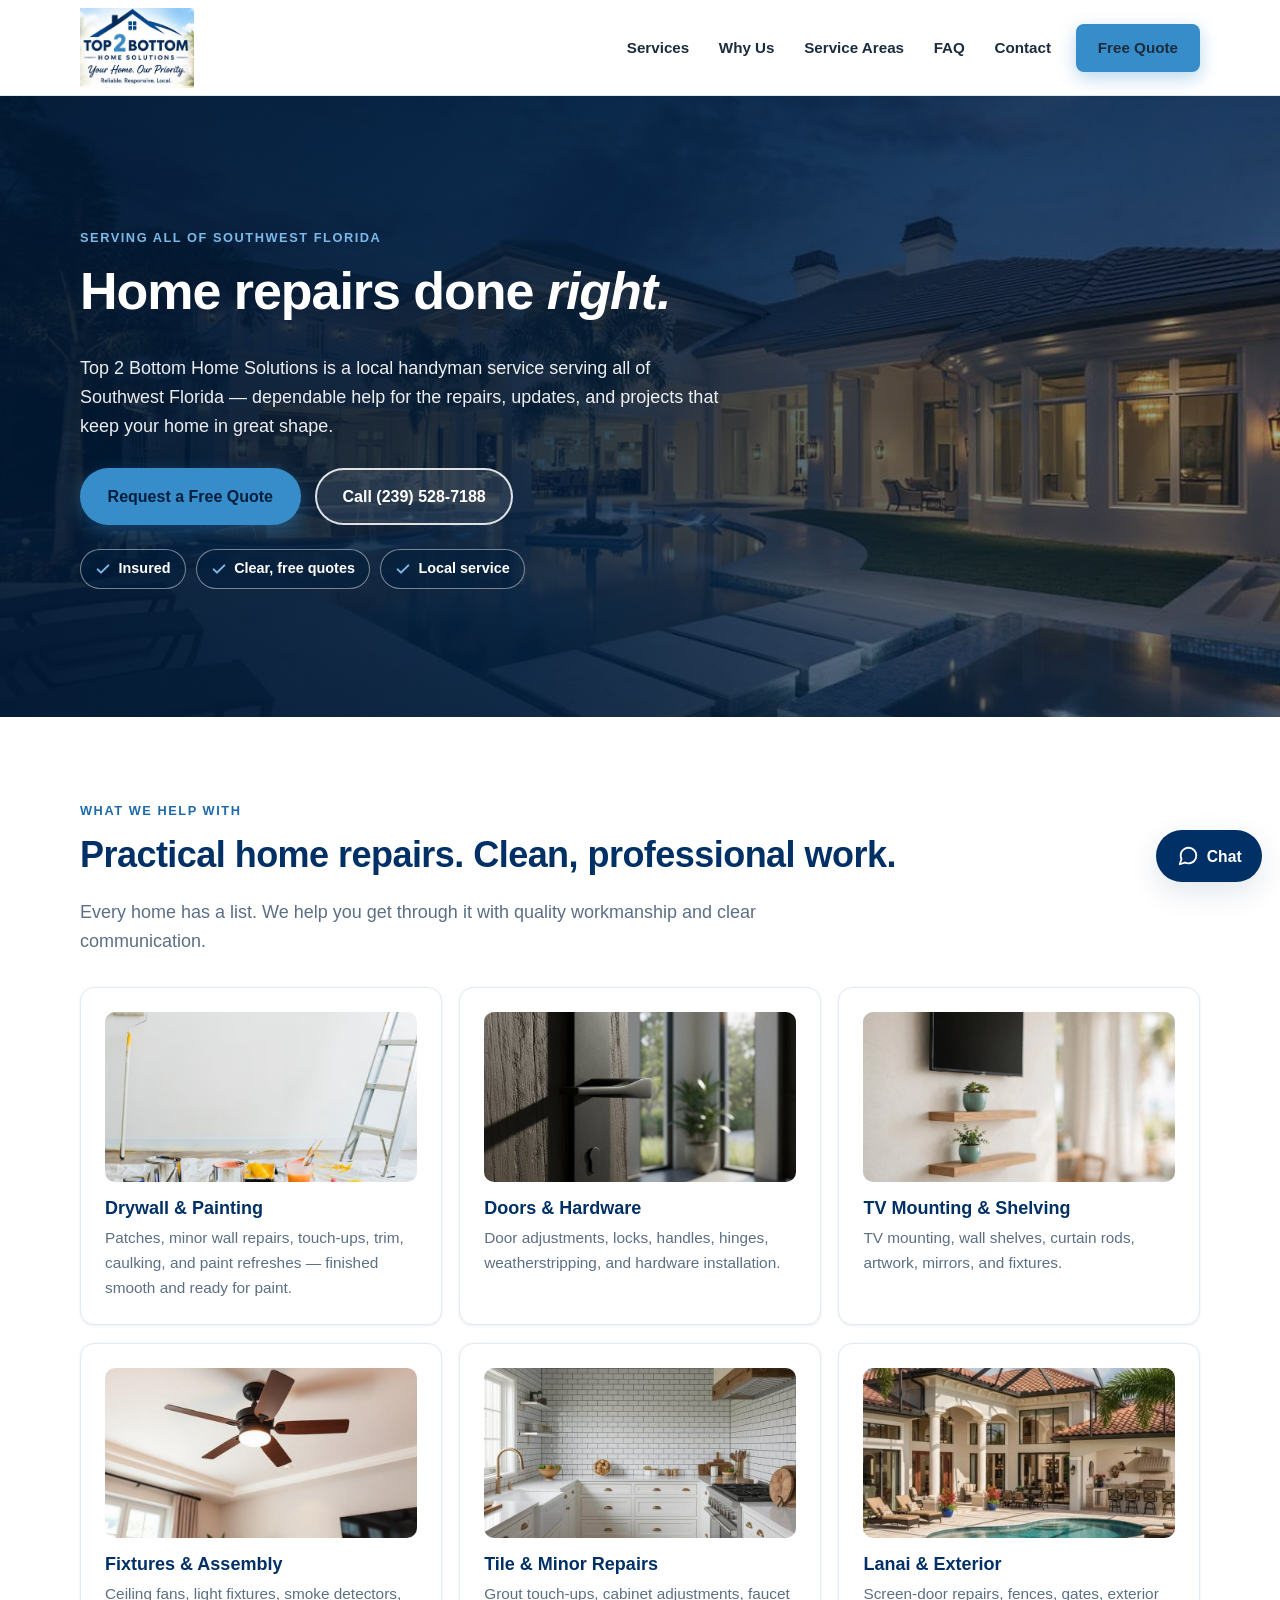
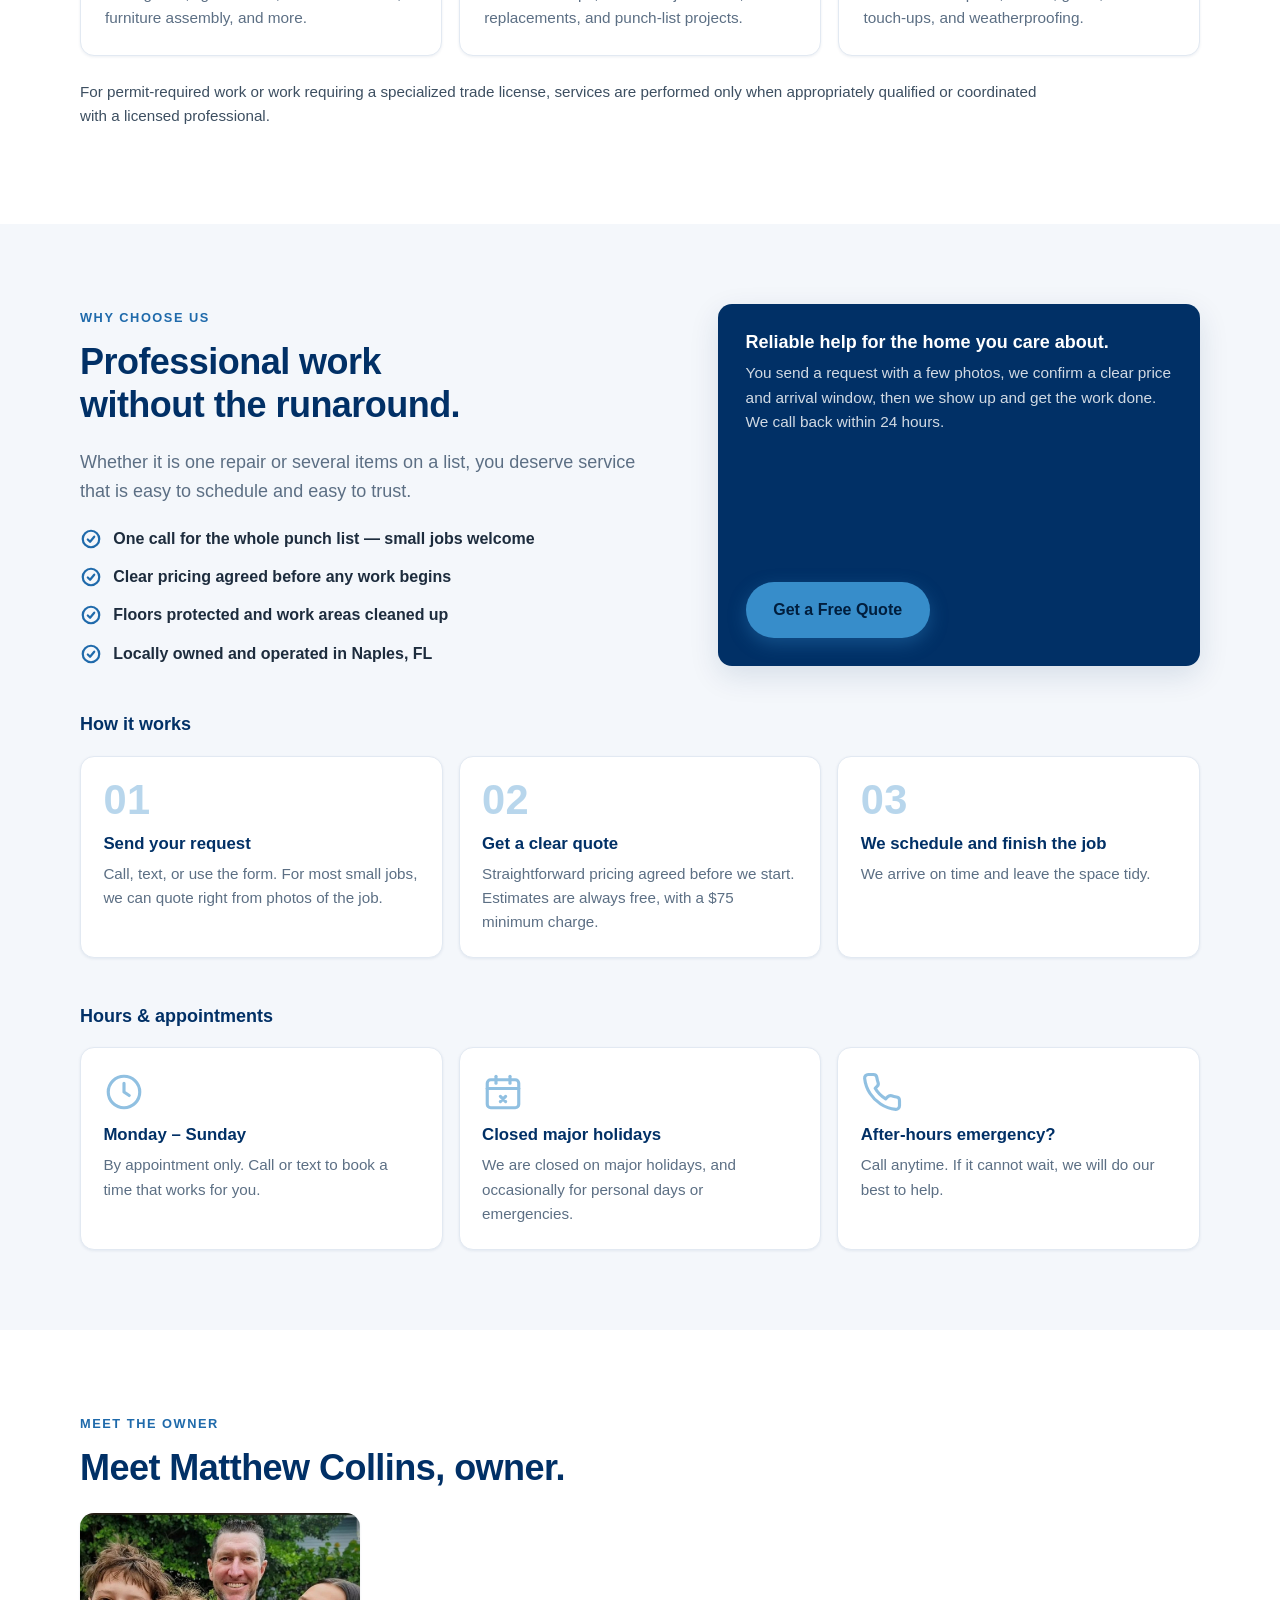
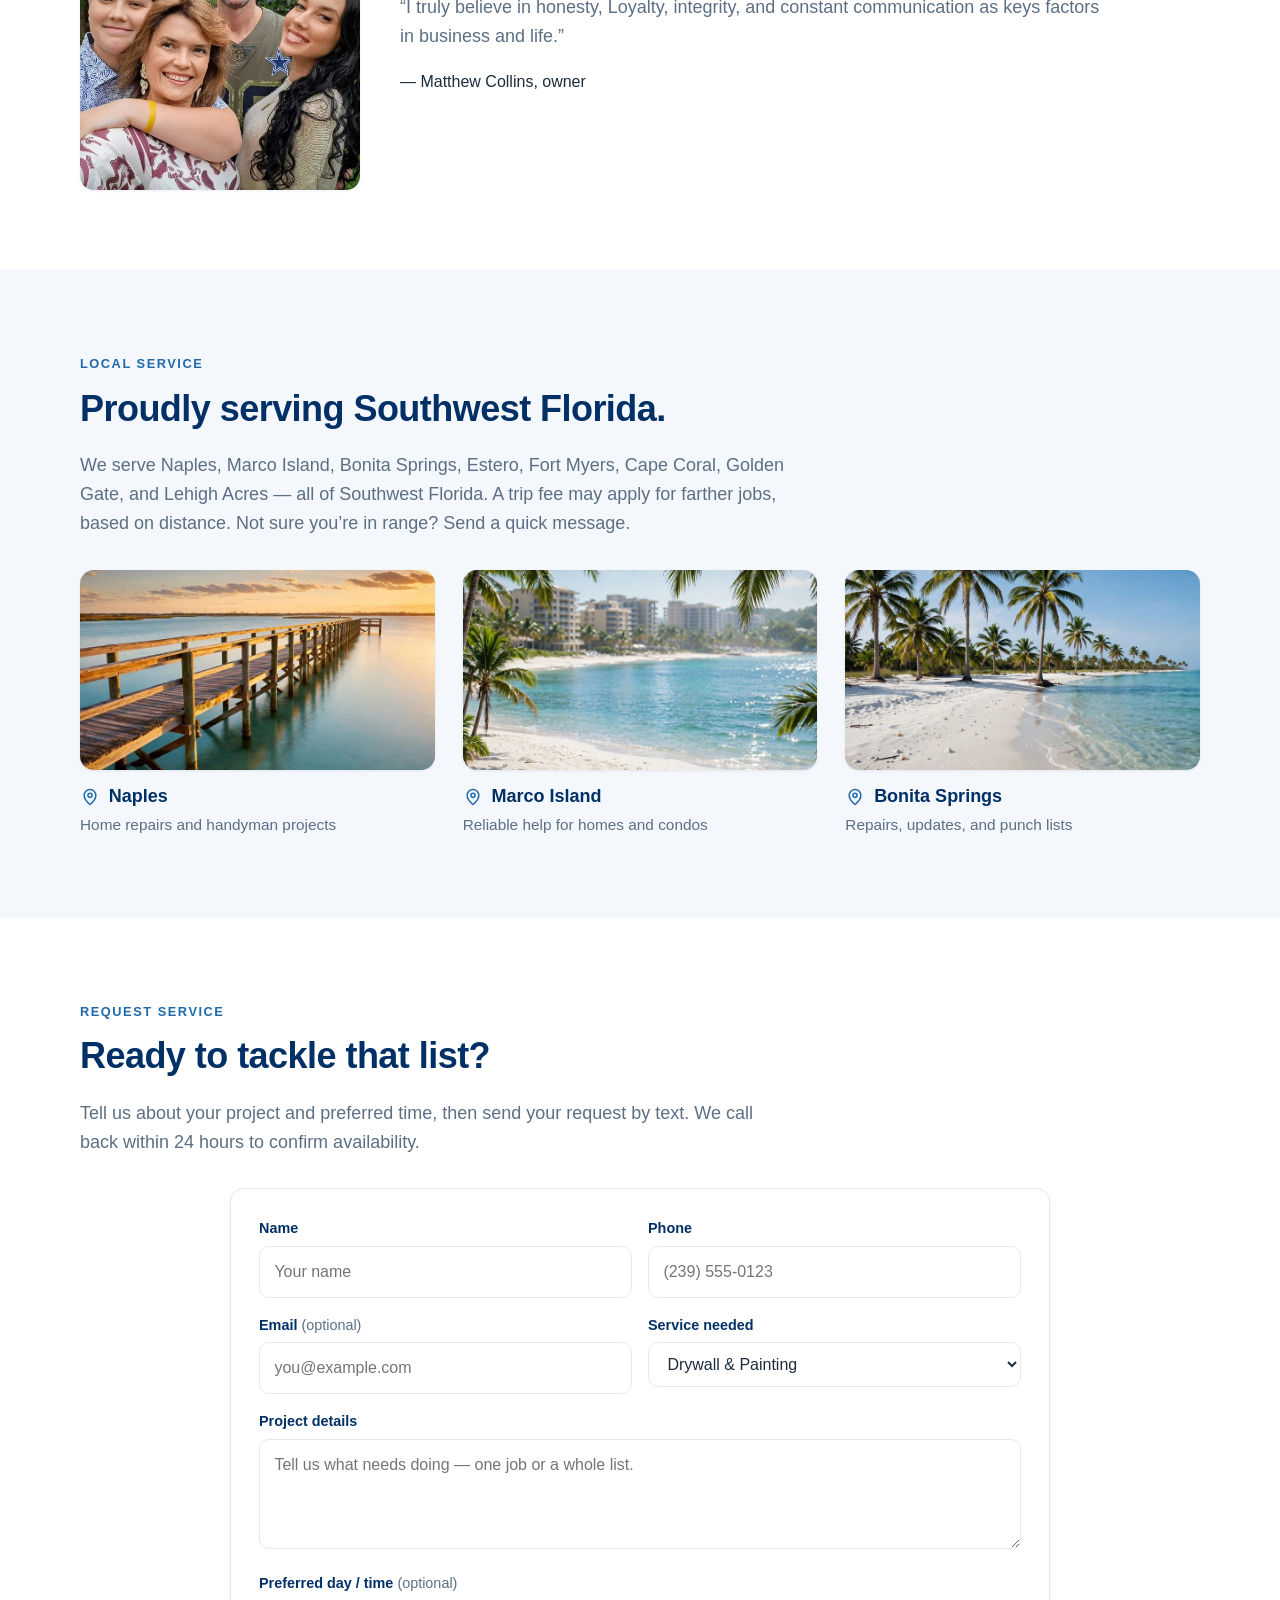
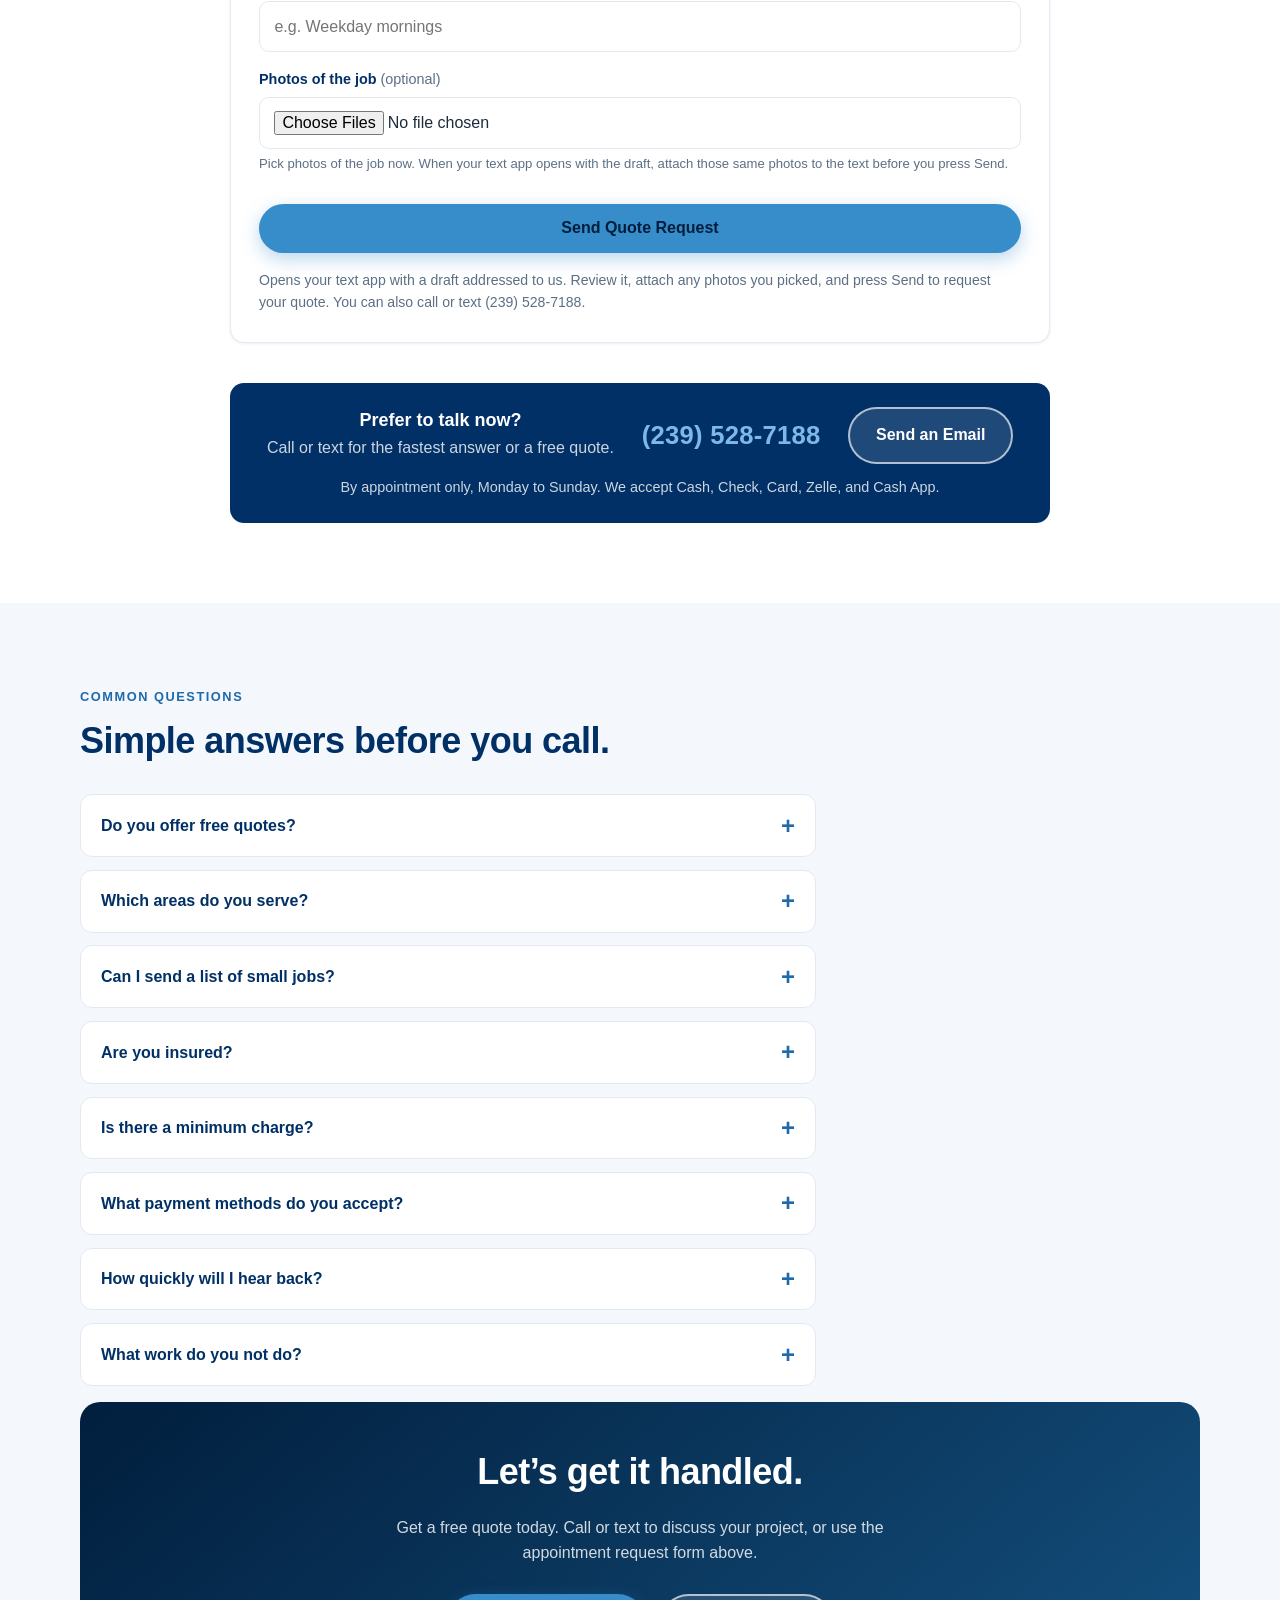
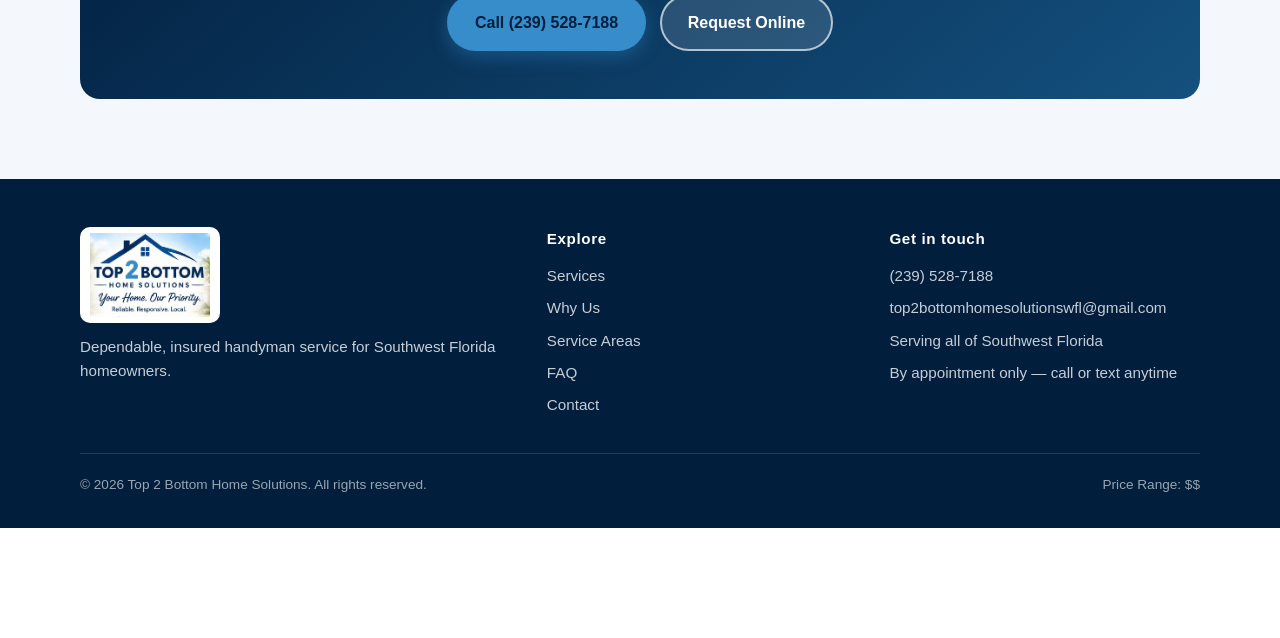
==== commit e7bea247: "Hours and appointments cards: replace the repeated 01/02/03 numbers with clock, calendar, and phone " ====
--- a/index.html
+++ b/index.html
@@ -6,7 +6,7 @@
   <title>Top 2 Bottom Home Solutions | Handyman in Naples, FL</title>
   <meta name="description" content="Top 2 Bottom Home Solutions offers dependable handyman service across Southwest Florida. Free quotes. Call or text (239) 528-7188.">
   <link rel="icon" type="image/svg+xml" href="assets/images/favicon.svg">
-  <link rel="stylesheet" href="css/styles-v8.css">
+  <link rel="stylesheet" href="css/styles-v9.css">
     <link rel="canonical" href="https://top2bottomhomesolutions.com/">
     <meta property="og:title" content="Top 2 Bottom Home Solutions | Handyman in Naples, FL">
     <meta property="og:description" content="Top 2 Bottom Home Solutions offers dependable handyman service across Southwest Florida. Free quotes. Call or text (239) 528-7188.">
@@ -156,10 +156,10 @@
 
         <div class="how-it-works">
           <h3>Hours &amp; appointments</h3>
-          <ol class="steps">
-            <li class="step"><strong>Monday &ndash; Sunday</strong><p>By appointment only. Call or text to book a time that works for you.</p></li>
-            <li class="step"><strong>Closed major holidays</strong><p>We are closed on major holidays, and occasionally for personal days or emergencies.</p></li>
-            <li class="step"><strong>After-hours emergency?</strong><p>Call anytime. If it cannot wait, we will do our best to help.</p></li>
+          <ol class="steps steps--info">
+            <li class="step"><span class="step-icon"><svg viewBox="0 0 24 24" fill="none" stroke-width="1.8" stroke-linecap="round" stroke-linejoin="round"><circle cx="12" cy="12" r="9"/><path d="M12 7v5l3 2"/></svg></span><strong>Monday &ndash; Sunday</strong><p>By appointment only. Call or text to book a time that works for you.</p></li>
+            <li class="step"><span class="step-icon"><svg viewBox="0 0 24 24" fill="none" stroke-width="1.8" stroke-linecap="round" stroke-linejoin="round"><rect x="3" y="5" width="18" height="16" rx="2"/><path d="M3 10h18"/><path d="M8 3v4"/><path d="M16 3v4"/><path d="M10.5 14.5l3 3M13.5 14.5l-3 3"/></svg></span><strong>Closed major holidays</strong><p>We are closed on major holidays, and occasionally for personal days or emergencies.</p></li>
+            <li class="step"><span class="step-icon"><svg viewBox="0 0 24 24" fill="none" stroke-width="1.8" stroke-linecap="round" stroke-linejoin="round"><path d="M22 16.92v3a2 2 0 0 1-2.18 2 19.79 19.79 0 0 1-8.63-3.07 19.5 19.5 0 0 1-6-6A19.79 19.79 0 0 1 2.08 4.18 2 2 0 0 1 4.06 2h3a2 2 0 0 1 2 1.72c.13.96.36 1.9.7 2.81a2 2 0 0 1-.45 2.11L8.09 9.91a16 16 0 0 0 6 6l1.27-1.27a2 2 0 0 1 2.11-.45c.91.34 1.85.57 2.81.7A2 2 0 0 1 22 16.92z"/></svg></span><strong>After-hours emergency?</strong><p>Call anytime. If it cannot wait, we will do our best to help.</p></li>
           </ol>
         </div>
       </div>
--- a/css/styles-v9.css
+++ b/css/styles-v9.css
@@ -0,0 +1,675 @@
+/* ============================================================
+   Top 2 Bottom Home Solutions — main stylesheet
+   Mobile-first, pure HTML5/CSS3. No external dependencies.
+   ============================================================ */
+
+:root {
+  --navy: #013066; /* sampled from the client logo roofline/wordmark */
+  --navy-deep: #011e3d;
+  --navy-soft: #14507e;
+  --accent: #378dca; /* sampled from the client logo "2" */
+  --accent-dark: #1f6aab; /* darkened for WCAG AA contrast on white (5.6:1) */
+  --accent-light: #7db9e8; /* lightened for contrast on navy */
+  --bg: #ffffff;
+  --bg-soft: #f4f7fb;
+  --text: #1d2c3d;
+  --muted: #5c6f84;
+  --line: #e2e9f2;
+  --radius: 14px;
+  --shadow-sm: 0 1px 3px rgba(1, 48, 102, 0.08);
+  --shadow-md: 0 10px 30px rgba(1, 48, 102, 0.12);
+  --header-h: 96px;
+  --font: -apple-system, BlinkMacSystemFont, "Segoe UI", Roboto, Helvetica, Arial, sans-serif;
+}
+
+*,
+*::before,
+*::after { box-sizing: border-box; }
+
+html {
+  scroll-behavior: smooth;
+  -webkit-text-size-adjust: 100%;
+}
+
+body {
+  margin: 0;
+  font-family: var(--font);
+  color: var(--text);
+  background: var(--bg);
+  line-height: 1.6;
+  font-size: 1rem;
+  overflow-x: clip;
+  /* Safe space for the fixed Mojo Labs demo banner at the viewport bottom */
+  padding-bottom: 110px;
+}
+
+img, svg { max-width: 100%; height: auto; display: block; }
+
+h1, h2, h3 { line-height: 1.2; margin: 0 0 0.6em; color: var(--navy); text-wrap: balance; }
+h1 { font-size: clamp(2rem, 5.5vw, 3.25rem); letter-spacing: -0.02em; }
+h2 { font-size: clamp(1.5rem, 3.6vw, 2.25rem); letter-spacing: -0.015em; }
+h3 { font-size: 1.125rem; }
+
+p { margin: 0 0 1em; }
+a { color: var(--navy-soft); }
+
+.container {
+  width: min(1120px, 100% - 2.5rem);
+  margin-inline: auto;
+}
+
+section[id] { scroll-margin-top: calc(var(--header-h) + 16px); }
+
+.section { padding: 3.5rem 0; }
+.section--soft { background: var(--bg-soft); }
+
+.eyebrow {
+  display: inline-block;
+  font-size: 0.8rem;
+  font-weight: 700;
+  letter-spacing: 0.12em;
+  text-transform: uppercase;
+  color: var(--accent-dark);
+  margin-bottom: 0.75rem;
+}
+
+.lead { font-size: 1.125rem; color: var(--muted); max-width: 44rem; }
+
+/* ---------- Buttons ---------- */
+.btn {
+  display: inline-flex;
+  align-items: center;
+  justify-content: center;
+  gap: 0.5rem;
+  padding: 0.85rem 1.6rem;
+  border-radius: 999px;
+  font-weight: 700;
+  font-size: 1rem;
+  text-decoration: none;
+  border: 2px solid transparent;
+  cursor: pointer;
+  transition: transform 0.12s ease, box-shadow 0.12s ease, background 0.12s ease;
+  min-height: 48px;
+}
+.btn--primary {
+  background: var(--accent);
+  color: var(--navy-deep);
+  box-shadow: 0 6px 18px rgba(55, 141, 202, 0.35);
+}
+.btn--primary { color: var(--navy-deep); }
+.btn--primary:hover { background: var(--navy); color: #fff; transform: translateY(-1px); }
+.btn--light {
+  background: rgba(255, 255, 255, 0.12);
+  color: #fff;
+  border-color: rgba(255, 255, 255, 0.65);
+}
+.btn--light:hover { background: rgba(255, 255, 255, 0.22); }
+.btn--outline {
+  background: #fff;
+  color: var(--navy);
+  border-color: var(--navy);
+}
+.btn--outline:hover { background: var(--navy); color: #fff; }
+.btn--block { width: 100%; }
+
+/* ---------- Header ---------- */
+.site-header {
+  position: sticky;
+  top: 0;
+  z-index: 50;
+  height: var(--header-h);
+  background: rgba(255, 255, 255, 0.96);
+  backdrop-filter: blur(8px);
+  border-bottom: 1px solid var(--line);
+}
+.site-header.scrolled { box-shadow: var(--shadow-sm); }
+.header-inner {
+  height: var(--header-h);
+  display: flex;
+  align-items: center;
+  justify-content: space-between;
+  gap: 1rem;
+}
+.brand {
+  display: inline-flex;
+  align-items: center;
+  gap: 0.65rem;
+  text-decoration: none;
+  color: var(--navy);
+  font-weight: 800;
+  font-size: 1.05rem;
+  line-height: 1.15;
+}
+.brand img.brand-mark { height: 46px; width: auto; flex: none; object-fit: contain; }
+.brand img.brand-logo { height: 80px; width: auto; flex: none; object-fit: contain; }
+.brand-text { display: flex; flex-direction: column; justify-content: center; line-height: 1.12; }
+.brand-name { font-size: 1.31rem; font-weight: 800; color: var(--navy); letter-spacing: 0.01em; white-space: nowrap; }
+.brand-two { color: var(--accent); }
+.brand-sub { font-size: 0.72rem; font-weight: 700; color: var(--navy); letter-spacing: 3px; white-space: nowrap; margin-top: 3px; }
+.brand small { display: block; font-weight: 600; font-size: 0.72rem; color: var(--muted); letter-spacing: 0.04em; }
+
+.main-nav { display: flex; align-items: center; gap: 0.25rem; }
+.main-nav a {
+  text-decoration: none;
+  color: var(--text);
+  font-weight: 600;
+  font-size: 0.95rem;
+  padding: 0.6rem 0.8rem;
+  border-radius: 8px;
+}
+.main-nav a:hover { background: var(--bg-soft); color: var(--navy); }
+.main-nav .btn { margin-left: 0.5rem; padding: 0.6rem 1.25rem; min-height: 44px; font-size: 0.95rem; }
+
+.nav-toggle {
+  display: none;
+  background: none;
+  border: 1px solid var(--line);
+  border-radius: 10px;
+  width: 46px;
+  height: 46px;
+  cursor: pointer;
+  align-items: center;
+  justify-content: center;
+  flex-direction: column;
+  gap: 5px;
+}
+.nav-toggle span { display: block; width: 22px; height: 2.5px; border-radius: 2px; background: var(--navy); transition: transform 0.2s ease, opacity 0.2s ease; }
+
+/* ---------- Hero ---------- */
+.hero {
+  position: relative;
+  overflow: hidden;
+  color: #fff;
+  /* Dark navy fallback: if the hero photo ever fails to load, the hero
+     still sits on a deep navy background that suits the white text. */
+  background: linear-gradient(160deg, var(--navy) 0%, var(--navy-deep) 100%);
+  padding: 6.5rem 0;
+}
+.hero-bg {
+  position: absolute;
+  inset: 0;
+  width: 100%;
+  height: 100%;
+  object-fit: cover;
+  object-position: center 58%;
+  /* If the photo ever fails to load, hide its alt text so no stray text
+     renders over the dark navy fallback. */
+  color: transparent;
+}
+.hero-shade {
+  position: absolute;
+  inset: 0;
+  /* Dark navy-tinted scrim behind the copy so the white text stays readable
+     over the photo — strongest on the left behind the text, easing off to the
+     right so the photo still shows rich. A gentle vertical wash grounds the
+     top and bottom edges over the brightest parts of the photo. */
+  background:
+    linear-gradient(100deg, rgba(1, 24, 51, 0.9) 0%, rgba(1, 30, 61, 0.8) 45%, rgba(1, 30, 61, 0.48) 72%, rgba(1, 30, 61, 0.24) 100%),
+    linear-gradient(180deg, rgba(1, 24, 51, 0.28) 0%, rgba(1, 24, 51, 0) 35%, rgba(1, 24, 51, 0.38) 100%);
+}
+.hero .container { position: relative; z-index: 1; }
+.hero-copy { max-width: 640px; }
+.hero h1 { color: #fff; }
+.hero .lead { color: rgba(255, 255, 255, 0.92); }
+.hero .eyebrow { color: var(--accent-light); }
+/* Hero-only treatment of the Call button: light outline with white text on
+   the dark scrim. The shared .btn--light stays as-is for the call card and
+   CTA band, which also sit on dark backgrounds. */
+.hero .btn--light {
+  background: rgba(255, 255, 255, 0.1);
+  color: #fff;
+  border-color: rgba(255, 255, 255, 0.85);
+}
+.hero .btn--light:hover { background: rgba(255, 255, 255, 0.24); color: #fff; border-color: #fff; }
+.hero-actions { display: flex; flex-wrap: wrap; gap: 0.9rem; margin: 1.75rem 0 1.5rem; }
+
+.trust-chips { display: flex; flex-wrap: wrap; gap: 0.6rem; list-style: none; margin: 0; padding: 0; }
+.trust-chips li {
+  display: inline-flex;
+  align-items: center;
+  gap: 0.45rem;
+  font-size: 0.9rem;
+  font-weight: 600;
+  color: #fff;
+  background: rgba(1, 30, 61, 0.55);
+  border: 1px solid rgba(255, 255, 255, 0.45);
+  padding: 0.45rem 0.9rem;
+  border-radius: 999px;
+}
+.trust-chips svg { width: 16px; height: 16px; flex: none; stroke: var(--accent-light); }
+
+/* ---------- Photos ---------- */
+.area-photo {
+  display: block;
+  width: 100%;
+  height: 180px;
+  object-fit: cover;
+  border-radius: 10px;
+  margin-bottom: 1rem;
+}
+.quote-grid { display: grid; grid-template-columns: 1fr; gap: 2rem; margin-top: 2rem; align-items: start; }
+.quote-photo { margin: 0; }
+.quote-photo img {
+  display: block;
+  width: 100%;
+  height: auto;
+  border-radius: var(--radius);
+  box-shadow: var(--shadow-md);
+}
+
+/* ---------- Services grid ---------- */
+.services-grid {
+  display: grid;
+  grid-template-columns: 1fr;
+  gap: 1.1rem;
+  margin-top: 2rem;
+}
+.service-card {
+  background: #fff;
+  border: 1px solid var(--line);
+  border-radius: var(--radius);
+  padding: 1.5rem;
+  box-shadow: var(--shadow-sm);
+  transition: transform 0.15s ease, box-shadow 0.15s ease;
+}
+.service-card:hover { transform: translateY(-3px); box-shadow: var(--shadow-md); }
+.service-photo {
+  display: block;
+  width: 100%;
+  height: 170px;
+  object-fit: cover;
+  border-radius: 10px;
+  margin-bottom: 1rem;
+}
+.service-card h3 { margin-bottom: 0.4rem; }
+.service-card p { margin: 0; color: var(--muted); font-size: 0.96rem; }
+.fine-print { margin-top: 1.5rem; font-size: 0.95rem; color: #3d4f61; max-width: 60rem; }
+
+/* ---------- Split / why us ---------- */
+.split { display: grid; grid-template-columns: 1fr; gap: 2rem; align-items: stretch; }
+.check-list { list-style: none; margin: 1.25rem 0 0; padding: 0; display: grid; gap: 0.8rem; }
+.check-list li { display: flex; gap: 0.7rem; align-items: flex-start; font-weight: 600; }
+.check-list svg { width: 22px; height: 22px; flex: none; margin-top: 2px; }
+.panel {
+  background: var(--navy);
+  color: #fff;
+  border-radius: var(--radius);
+  padding: 1.75rem;
+  box-shadow: var(--shadow-md);
+  display: flex;
+  flex-direction: column;
+  height: 100%;
+}
+.panel h3 { color: #fff; margin-bottom: 0.5rem; }
+.panel p { color: rgba(255, 255, 255, 0.82); font-size: 0.96rem; margin-bottom: 1.25rem; }
+.panel .btn { margin-top: auto; align-self: flex-start; }
+
+/* ---------- Areas (borderless, distinct from service cards) ---------- */
+.areas-grid { display: grid; grid-template-columns: 1fr; gap: 1.75rem; margin-top: 2rem; }
+.area-card {
+  border: none;
+  border-radius: 0;
+  padding: 0;
+  background: transparent;
+}
+.area-card .area-photo { height: 200px; border-radius: var(--radius); box-shadow: var(--shadow-sm); }
+.area-card h3 { display: flex; align-items: center; gap: 0.55rem; margin-bottom: 0.35rem; }
+.area-card h3 svg { width: 20px; height: 20px; stroke: var(--accent-dark); }
+.area-card p { margin: 0; color: var(--muted); font-size: 0.96rem; }
+
+/* ---------- How it works ---------- */
+.how-it-works { margin-top: 3rem; }
+.how-it-works h3 { margin-bottom: 1.25rem; }
+.steps { list-style: none; counter-reset: step; margin: 0; padding: 0; display: grid; gap: 1rem; }
+.step {
+  counter-increment: step;
+  position: relative;
+  background: #fff;
+  border: 1px solid var(--line);
+  border-radius: var(--radius);
+  padding: 1.4rem;
+  box-shadow: var(--shadow-sm);
+  overflow: hidden;
+  transition: transform 0.15s ease, box-shadow 0.15s ease;
+}
+.step:hover { transform: translateY(-3px); box-shadow: var(--shadow-md); }
+.step::before {
+  content: "0" counter(step);
+  display: block;
+  font-size: 2.6rem;
+  font-weight: 800;
+  line-height: 1;
+  letter-spacing: 0.01em;
+  color: var(--accent);
+  opacity: 0.35;
+  margin-bottom: 0.6rem;
+}
+.step strong { display: block; color: var(--navy); font-size: 1.05rem; margin-bottom: 0.25rem; }
+.step p { margin: 0; color: var(--muted); font-size: 0.95rem; }
+.steps--info .step::before { content: none; display: none; }
+.step-icon { display: block; line-height: 0; margin-bottom: 0.6rem; }
+.step-icon svg { width: 42px; height: 42px; stroke: var(--accent); opacity: 0.55; }
+
+/* ---------- Owner ---------- */
+.owner-grid { display: grid; grid-template-columns: 1fr; gap: 1.75rem; align-items: center; margin-top: 1.5rem; }
+.owner-photo {
+  width: 100%;
+  max-width: 280px;
+  height: auto;
+  border-radius: var(--radius);
+  display: block;
+  box-shadow: var(--shadow-sm);
+}
+
+/* ---------- Booking / form ---------- */
+.booking-wrap { display: flex; flex-direction: column; gap: 2rem; max-width: 820px; margin-left: auto; margin-right: auto; }
+.call-card {
+  background: var(--navy);
+  border-radius: var(--radius);
+  padding: 1.5rem 1.75rem;
+  color: #fff;
+  text-align: center;
+  display: flex;
+  flex-wrap: wrap;
+  align-items: center;
+  justify-content: center;
+  gap: 0.5rem 1.75rem;
+}
+.call-main h3 { margin: 0 0 0.25rem; }
+.call-main p { margin: 0; }
+.call-card .call-fine { flex: 1 1 100%; margin: 0.25rem 0 0; font-size: 0.9rem; }
+.call-card h3 { color: #fff; }
+.call-card p { color: rgba(255, 255, 255, 0.8); }
+.call-card .phone {
+  display: inline-block;
+  font-size: 1.6rem;
+  font-weight: 800;
+  color: var(--accent-light);
+  text-decoration: none;
+  margin: 0;
+  letter-spacing: 0.01em;
+}
+.call-card .phone:hover { text-decoration: underline; }
+
+.quote-form {
+  background: #fff;
+  border: 1px solid var(--line);
+  border-radius: var(--radius);
+  padding: 1.75rem;
+  box-shadow: var(--shadow-sm);
+  display: grid;
+  gap: 1rem;
+}
+.form-row { display: grid; grid-template-columns: 1fr; gap: 1rem; }
+.field label { display: block; font-weight: 700; font-size: 0.9rem; margin-bottom: 0.35rem; color: var(--navy); }
+.field input,
+.field select,
+.field textarea {
+  width: 100%;
+  font: inherit;
+  padding: 0.75rem 0.9rem;
+  border: 1.5px solid var(--line);
+  border-radius: 10px;
+  background: #fff;
+  color: var(--text);
+}
+.field textarea { min-height: 110px; resize: vertical; }
+.field input:focus,
+.field select:focus,
+.field textarea:focus {
+  outline: none;
+  border-color: var(--accent-dark);
+  box-shadow: 0 0 0 3px rgba(55, 141, 202, 0.28);
+}
+.field .hint { font-size: 0.82rem; color: var(--muted); margin-top: 0.3rem; }
+.field .error { display: none; font-size: 0.82rem; color: #b42318; margin-top: 0.3rem; font-weight: 600; }
+.field.invalid input,
+.field.invalid textarea { border-color: #b42318; }
+.field.invalid .error { display: block; }
+.form-note { font-size: 0.88rem; color: var(--muted); margin: 0; }
+
+/* ---------- FAQ ---------- */
+.faq { display: grid; gap: 0.8rem; margin-top: 2rem; max-width: 46rem; }
+.faq details {
+  border: 1px solid var(--line);
+  border-radius: 12px;
+  background: #fff;
+  padding: 0;
+  overflow: hidden;
+}
+.faq summary {
+  cursor: pointer;
+  list-style: none;
+  padding: 1.1rem 1.25rem;
+  font-weight: 700;
+  color: var(--navy);
+  display: flex;
+  justify-content: space-between;
+  align-items: center;
+  gap: 1rem;
+}
+.faq summary::-webkit-details-marker { display: none; }
+.faq summary::after {
+  content: "+";
+  font-size: 1.5rem;
+  line-height: 1;
+  color: var(--accent-dark);
+  flex: none;
+  transition: transform 0.2s ease;
+}
+.faq details[open] summary::after { transform: rotate(45deg); }
+.faq .answer { padding: 0 1.25rem 1.25rem; color: var(--muted); }
+.faq .answer p { margin: 0; }
+
+/* ---------- CTA band ---------- */
+.cta-band {
+  background: linear-gradient(140deg, var(--navy-deep), var(--navy-soft));
+  border-radius: calc(var(--radius) + 6px);
+  color: #fff;
+  text-align: center;
+  padding: 3rem 1.5rem;
+  margin-top: 1rem;
+}
+.cta-band h2 { color: #fff; }
+.cta-band p { color: rgba(255, 255, 255, 0.82); max-width: 36rem; margin-inline: auto; }
+.cta-band .hero-actions { justify-content: center; margin-bottom: 0; }
+
+/* ---------- Contact cards ---------- */
+.contact-grid { display: grid; grid-template-columns: 1fr; gap: 1.1rem; margin-top: 2rem; }
+.contact-card {
+  border: 1px solid var(--line);
+  border-radius: var(--radius);
+  padding: 1.5rem;
+  background: #fff;
+  text-align: center;
+}
+.contact-card .icon {
+  width: 52px; height: 52px; border-radius: 50%;
+  background: rgba(55, 141, 202, 0.14);
+  display: inline-flex; align-items: center; justify-content: center;
+  margin-bottom: 0.9rem;
+}
+.contact-card .icon svg { width: 26px; height: 26px; stroke: var(--accent-dark); }
+.contact-card h3 { margin-bottom: 0.3rem; }
+.contact-card p { color: var(--muted); font-size: 0.96rem; margin-bottom: 0.75rem; }
+.contact-card a.big { font-size: 1.15rem; font-weight: 800; color: var(--navy); text-decoration: none; }
+.contact-card a.big:hover { color: var(--accent-dark); text-decoration: underline; }
+
+/* ---------- Footer ---------- */
+.site-footer {
+  background: var(--navy-deep);
+  color: rgba(255, 255, 255, 0.78);
+  padding: 3rem 0 2rem;
+  font-size: 0.95rem;
+}
+.footer-grid { display: grid; grid-template-columns: 1fr; gap: 2rem; }
+.footer-brand { display: flex; align-items: center; gap: 0.65rem; color: #fff; font-weight: 800; margin-bottom: 0.75rem; }
+.footer-logo-plate { display: inline-flex; background: #fff; border-radius: 10px; padding: 6px 10px; }
+.footer-logo-plate img { height: 84px; width: auto; }
+.site-footer h4 { color: #fff; font-size: 0.95rem; margin: 0 0 0.8rem; letter-spacing: 0.04em; }
+.footer-links { list-style: none; margin: 0; padding: 0; display: grid; gap: 0.5rem; }
+.footer-links a { color: rgba(255, 255, 255, 0.78); text-decoration: none; }
+.footer-links a:hover { color: var(--accent-light); text-decoration: underline; }
+.footer-bottom {
+  margin-top: 2.25rem;
+  padding-top: 1.25rem;
+  border-top: 1px solid rgba(255, 255, 255, 0.14);
+  display: flex;
+  flex-wrap: wrap;
+  gap: 0.5rem 1.5rem;
+  justify-content: space-between;
+  font-size: 0.85rem;
+  color: rgba(255, 255, 255, 0.6);
+}
+
+/* ---------- Responsive ---------- */
+@media (min-width: 640px) {
+  .services-grid { grid-template-columns: repeat(2, 1fr); }
+  .areas-grid { grid-template-columns: repeat(3, 1fr); }
+  .form-row { grid-template-columns: 1fr 1fr; }
+  .contact-grid { grid-template-columns: repeat(2, 1fr); }
+  .footer-grid { grid-template-columns: 1.4fr 1fr 1fr; }
+}
+
+@media (min-width: 900px) {
+  .section { padding: 5rem 0; }
+  .services-grid { grid-template-columns: repeat(3, 1fr); }
+  .steps { grid-template-columns: repeat(3, 1fr); }
+  .owner-grid { grid-template-columns: 280px 1fr; gap: 2.5rem; }
+  .split { grid-template-columns: 1.1fr 0.9fr; gap: 3rem; }
+  .booking-wrap { gap: 2.5rem; }
+  .contact-grid { grid-template-columns: repeat(4, 1fr); }
+  .hero { padding: 8rem 0; }
+  .quote-grid { grid-template-columns: 1fr 300px; gap: 2.5rem; }
+}
+
+/* Mobile nav: collapse under 860px */
+@media (max-width: 859px) {
+  .nav-toggle { display: inline-flex; }
+  .main-nav {
+    position: absolute;
+    top: var(--header-h);
+    left: 0;
+    right: 0;
+    background: #fff;
+    flex-direction: column;
+    align-items: stretch;
+    gap: 0;
+    padding: 0.75rem 1.25rem 1.25rem;
+    border-bottom: 1px solid var(--line);
+    box-shadow: var(--shadow-md);
+    display: none;
+  }
+  .main-nav.open { display: flex; }
+  .main-nav a { padding: 0.85rem 0.5rem; border-bottom: 1px solid var(--bg-soft); font-size: 1.02rem; }
+  .main-nav .btn { margin: 0.9rem 0 0; }
+  .nav-toggle[aria-expanded="true"] span:nth-child(1) { transform: translateY(7.5px) rotate(45deg); }
+  .nav-toggle[aria-expanded="true"] span:nth-child(2) { opacity: 0; }
+  .nav-toggle[aria-expanded="true"] span:nth-child(3) { transform: translateY(-7.5px) rotate(-45deg); }
+  .site-header { position: sticky; }
+}
+
+/* Mojo Labs demo banner safe space — phones get a slightly smaller reserve */
+@media (max-width: 720px) {
+  body { padding-bottom: 84px; }
+  .section { padding: 2.75rem 0; }
+  .hero { padding: 4.25rem 0 3rem; }
+  /* On mobile the copy spans the full width, so the dark scrim stays strong
+     top to bottom instead of fading across, keeping the white text readable
+     over the whole photo. */
+  .hero-shade { background: linear-gradient(180deg, rgba(1, 24, 51, 0.82) 0%, rgba(1, 30, 61, 0.78) 100%); }
+  .hero-actions .btn { flex: 1 1 100%; }
+}
+
+@media (prefers-reduced-motion: reduce) {
+  html { scroll-behavior: auto; }
+  *, *::before, *::after { transition: none !important; }
+}
+
+/* ---------- Chatbot ---------- */
+.sr-only { position: absolute; width: 1px; height: 1px; padding: 0; margin: -1px; overflow: hidden; clip: rect(0 0 0 0); white-space: nowrap; border: 0; }
+.chat-widget { position: fixed; right: 1.1rem; bottom: 1.1rem; z-index: 90; display: flex; flex-direction: column; align-items: flex-end; gap: 0.75rem; }
+.chat-launcher {
+  display: inline-flex; align-items: center; gap: 0.5rem;
+  background: var(--navy); color: #fff; border: none; cursor: pointer;
+  font: inherit; font-weight: 700; font-size: 0.98rem;
+  padding: 0.85rem 1.3rem; border-radius: 999px;
+  box-shadow: var(--shadow-md);
+  transition: transform 0.12s ease, background 0.12s ease;
+}
+.chat-launcher:hover { background: var(--accent-dark); transform: translateY(-1px); }
+.chat-launcher svg { width: 22px; height: 22px; }
+.chat-panel {
+  display: flex; flex-direction: column;
+  width: min(370px, calc(100vw - 2rem));
+  height: min(560px, calc(100dvh - 7.5rem));
+  background: #fff; border: 1px solid var(--line); border-radius: 16px;
+  box-shadow: var(--shadow-md);
+  overflow: hidden;
+}
+.chat-panel[hidden] { display: none; }
+.chat-head {
+  display: flex; align-items: flex-start; justify-content: space-between; gap: 1rem;
+  background: var(--navy); color: #fff; padding: 0.9rem 1.1rem;
+  flex: 0 0 auto;
+}
+.chat-head strong { display: block; font-size: 1rem; line-height: 1.25; }
+.chat-head span { display: block; font-size: 0.82rem; color: var(--accent-light); font-weight: 600; }
+.chat-close { background: none; border: none; color: #fff; font-size: 1.5rem; line-height: 1; cursor: pointer; padding: 0.1rem 0.3rem; }
+.chat-log {
+  flex: 1 1 auto; overflow-y: auto; overscroll-behavior: contain;
+  padding: 1rem; display: flex; flex-direction: column; gap: 0.55rem;
+}
+.msg {
+  margin: 0; max-width: 86%;
+  padding: 0.6rem 0.8rem; border-radius: 14px;
+  font-size: 0.93rem; line-height: 1.45;
+  white-space: pre-wrap; overflow-wrap: break-word;
+}
+.msg--bot { align-self: flex-start; background: var(--bg-soft); border: 1px solid var(--line); border-bottom-left-radius: 4px; }
+.msg--user { align-self: flex-end; background: var(--navy); color: #fff; border-bottom-right-radius: 4px; }
+.chat-actions { align-self: stretch; display: flex; flex-direction: column; gap: 0.5rem; padding: 0.15rem 0; }
+.chat-actions .btn { text-align: center; }
+.chat-typing {
+  align-self: flex-start; display: inline-flex; gap: 5px; align-items: center;
+  background: var(--bg-soft); border: 1px solid var(--line);
+  border-radius: 14px; border-bottom-left-radius: 4px; padding: 0.7rem 0.85rem;
+}
+.chat-typing span { width: 7px; height: 7px; border-radius: 50%; background: #9db8cc; animation: chatblink 1.1s infinite; }
+.chat-typing span:nth-child(2) { animation-delay: 0.18s; }
+.chat-typing span:nth-child(3) { animation-delay: 0.36s; }
+@keyframes chatblink { 0%, 80%, 100% { opacity: 0.35; } 40% { opacity: 1; } }
+.chat-chips {
+  flex: 0 0 auto; display: flex; flex-wrap: wrap; gap: 0.45rem;
+  padding: 0.6rem 0.8rem; border-top: 1px solid var(--line); background: #fff;
+}
+.chip {
+  border: 1px solid var(--accent-dark); color: var(--accent-dark); background: #eef5fb;
+  border-radius: 999px; padding: 0.42rem 0.8rem;
+  font: inherit; font-size: 0.85rem; font-weight: 600; cursor: pointer;
+}
+.chip:hover { background: var(--navy); border-color: var(--navy); color: #fff; }
+.chat-inputbar {
+  flex: 0 0 auto; display: flex; gap: 0.5rem;
+  padding: 0.65rem 0.8rem 0.8rem; border-top: 1px solid var(--line); background: #fff;
+}
+.chat-inputbar input {
+  flex: 1 1 auto; min-width: 0; font: inherit; font-size: 0.95rem;
+  padding: 0.6rem 0.85rem; border: 1px solid var(--line); border-radius: 999px;
+}
+.chat-inputbar input:focus { outline: 2px solid var(--accent); outline-offset: 1px; }
+.chat-send {
+  flex: 0 0 auto; background: var(--accent-dark); color: #fff; border: none; cursor: pointer;
+  font: inherit; font-weight: 700; font-size: 0.95rem;
+  padding: 0.6rem 1.05rem; border-radius: 999px;
+}
+.chat-send:hover { background: var(--navy); }
+@media (max-width: 720px) {
+  :root { --header-h: 80px; }
+  .brand img.brand-mark { height: 34px; max-width: 36vw; object-fit: contain; }
+  .brand img.brand-logo { height: 64px; max-width: 70vw; object-fit: contain; }
+  .brand-name { font-size: 1.05rem; }
+  .brand-sub { font-size: 0.62rem; letter-spacing: 2.4px; margin-top: 2px; }
+  .chat-widget { right: 0.9rem; bottom: 0.9rem; }
+  .chat-panel { width: calc(100vw - 1.8rem); height: min(520px, calc(100dvh - 7rem)); }
+}
